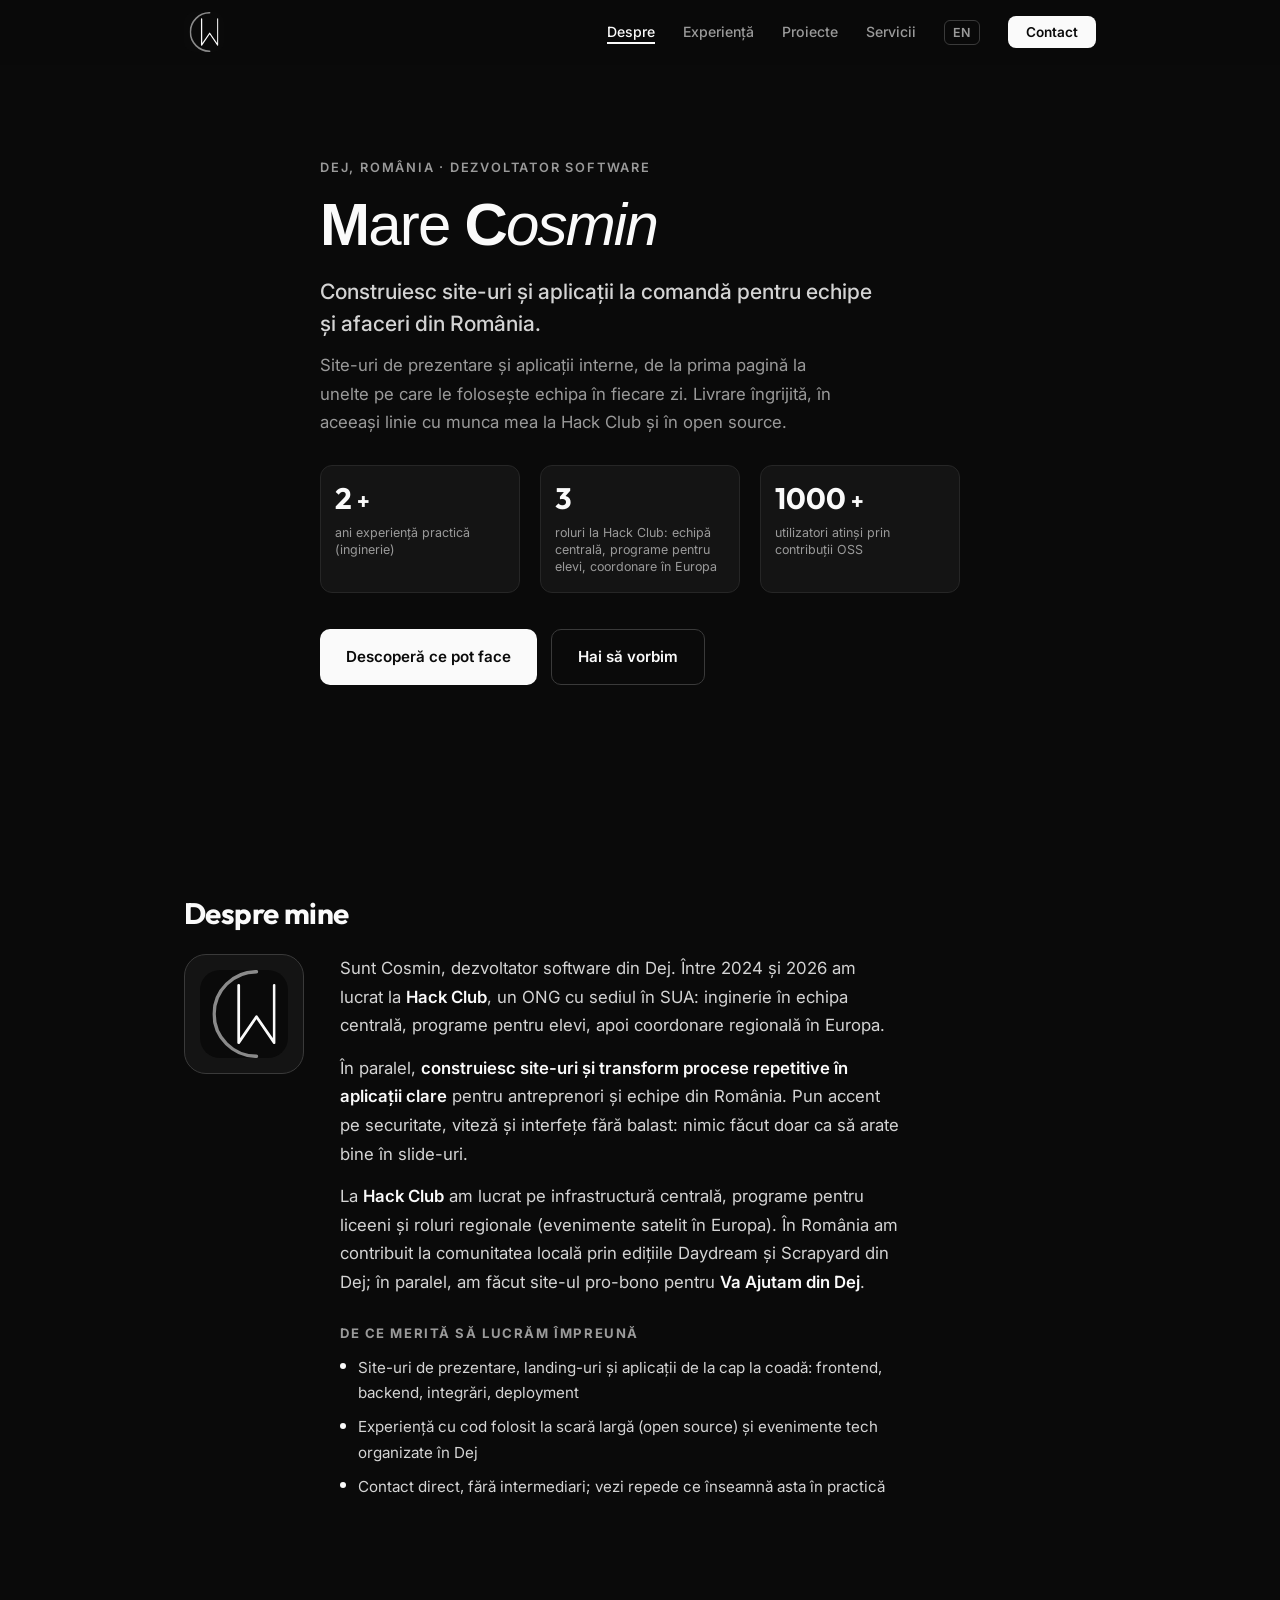
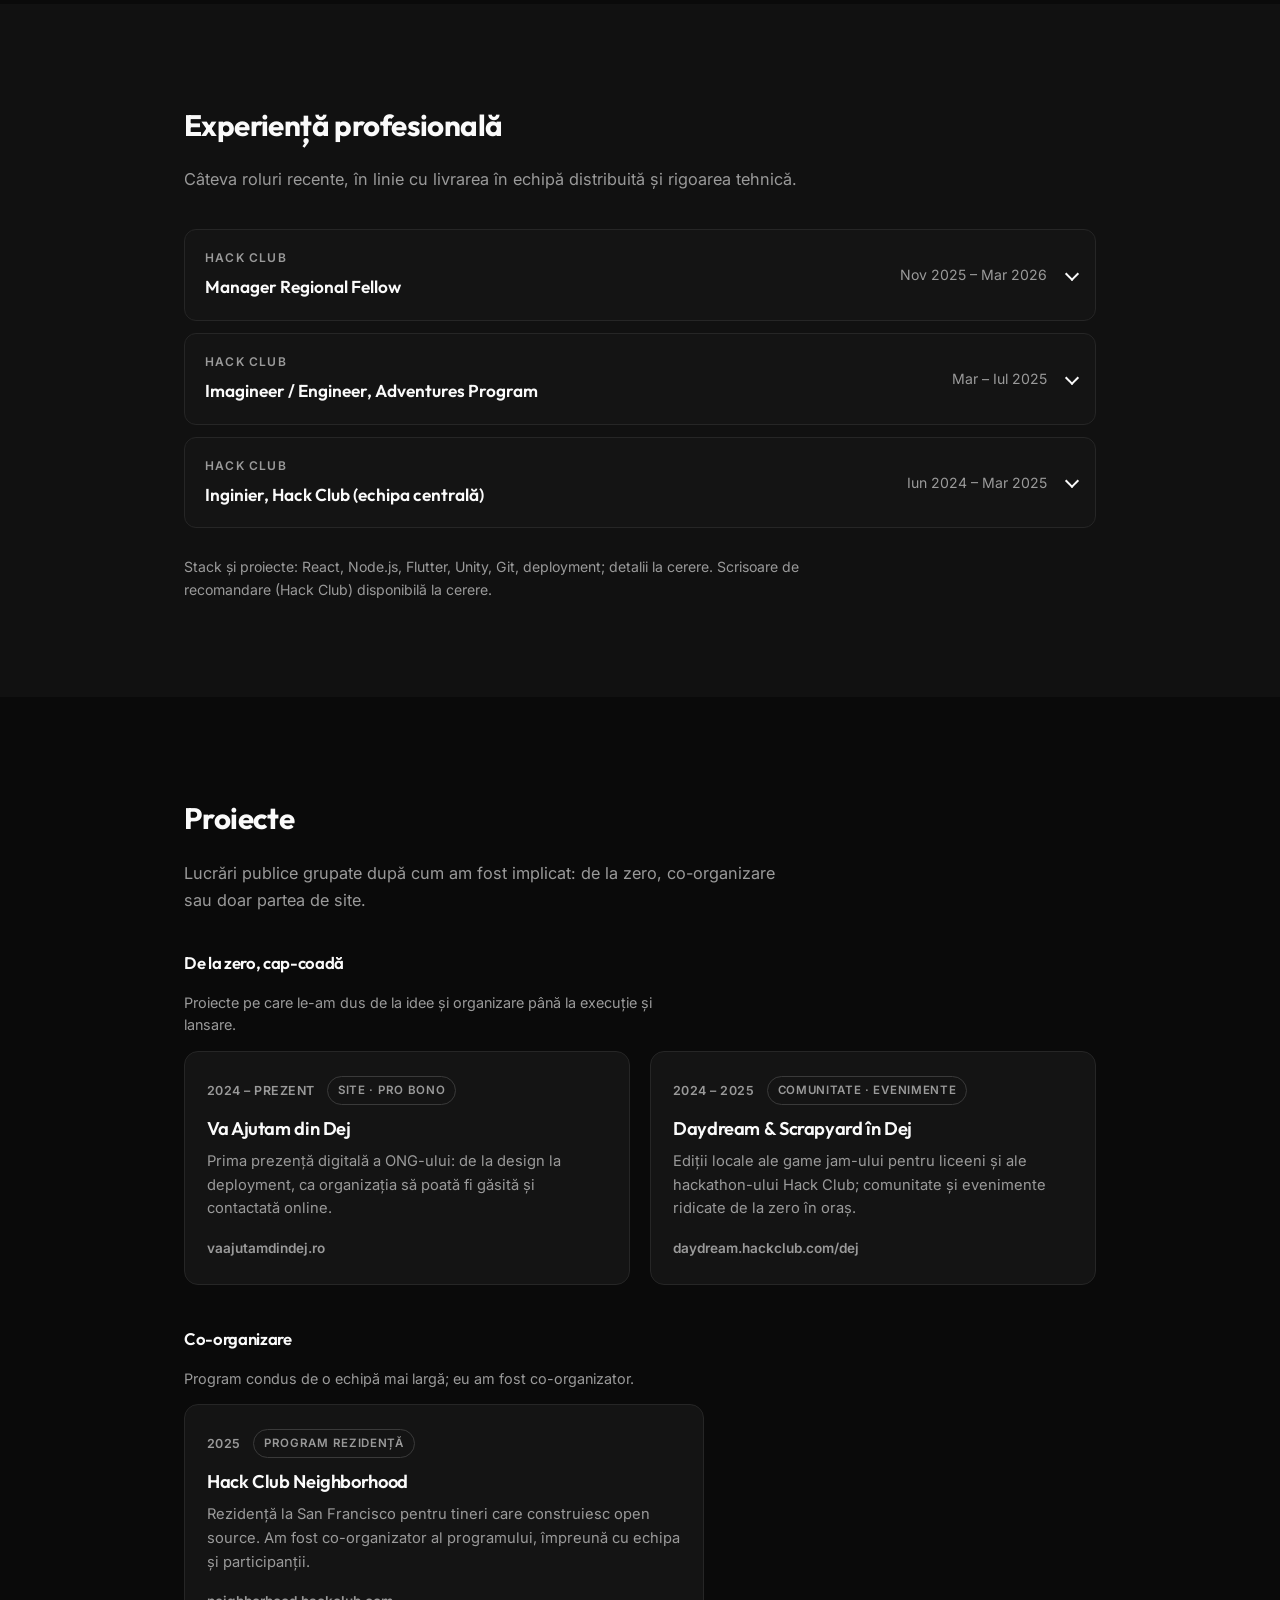
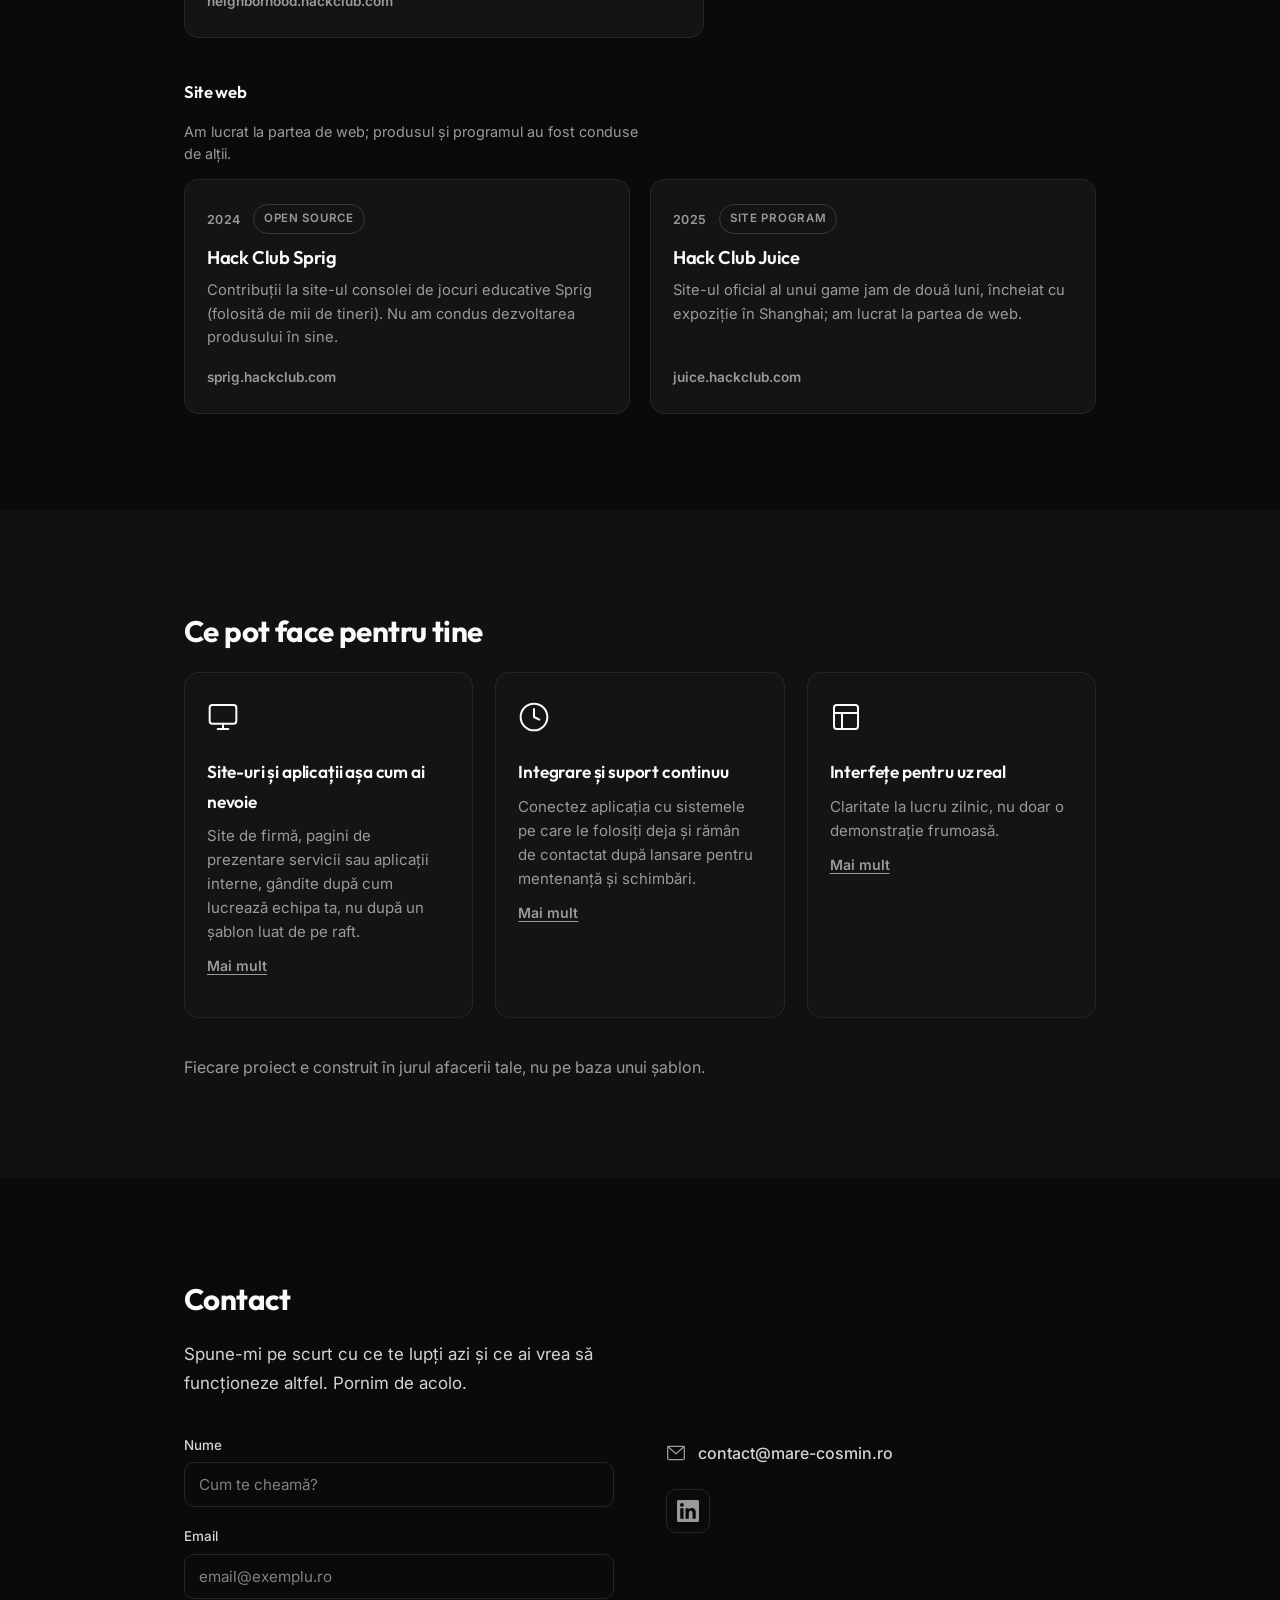
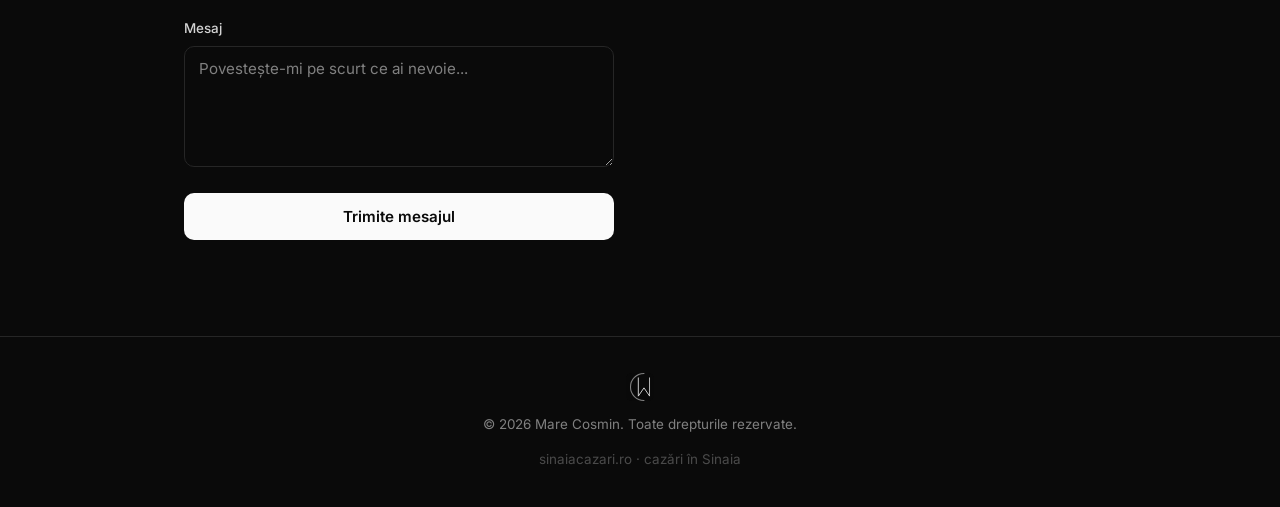
==== index.html @ 180915a8 "Switch site to a black and white palette Replace the teal/orange tokens with near-black, white and g" ====
<!DOCTYPE html>
<html lang="ro-RO">
<head>
    <meta charset="UTF-8">
    <meta name="viewport" content="width=device-width, initial-scale=1.0">
    <title>Mare Cosmin · Site-uri și aplicații la comandă pentru afaceri din România</title>
    <meta name="description" content="Construiesc site-uri și aplicații la comandă pentru echipe și afaceri din România. Experiență în inginerie și open source. Adaptat la felul în care lucrați.">
    <meta name="author" content="Cosmin Mare">
    <meta name="robots" content="index, follow, max-image-preview:large, max-snippet:-1, max-video-preview:-1">
    <meta name="googlebot" content="index, follow, max-image-preview:large, max-snippet:-1, max-video-preview:-1">
    <meta name="theme-color" content="#0A0A0A">
    <meta name="geo.region" content="RO-CJ">
    <meta name="geo.placename" content="Dej">
    <link rel="canonical" href="https://mare-cosmin.ro/">
    <link rel="alternate" hreflang="ro-RO" href="https://mare-cosmin.ro/">
    <link rel="alternate" hreflang="ro" href="https://mare-cosmin.ro/">
    <link rel="alternate" hreflang="en" href="https://mare-cosmin.ro/en/">
    <link rel="alternate" hreflang="x-default" href="https://mare-cosmin.ro/">
    <meta property="og:type" content="website">
    <meta property="og:site_name" content="Mare Cosmin">
    <meta property="og:locale" content="ro_RO">
    <meta property="og:url" content="https://mare-cosmin.ro/">
    <meta property="og:title" content="Mare Cosmin · Site-uri și aplicații la comandă pentru afaceri din România">
    <meta property="og:description" content="Construiesc site-uri și aplicații la comandă pentru echipe și afaceri din România. Experiență în inginerie și open source. Adaptat la felul în care lucrați.">
    <meta property="og:image" content="https://mare-cosmin.ro/public/Logotype%20Dark%20Mare%20Cosmin.png">
    <meta property="og:image:type" content="image/png">
    <meta property="og:image:width" content="1640">
    <meta property="og:image:height" content="720">
    <meta property="og:image:alt" content="Logotip Mare Cosmin, dezvoltare web și aplicații">
    <meta name="twitter:card" content="summary_large_image">
    <meta name="twitter:title" content="Mare Cosmin · Site-uri și aplicații la comandă pentru afaceri din România">
    <meta name="twitter:description" content="Construiesc site-uri și aplicații la comandă pentru echipe și afaceri din România. Experiență în inginerie și open source. Adaptat la felul în care lucrați.">
    <meta name="twitter:image" content="https://mare-cosmin.ro/public/Logotype%20Dark%20Mare%20Cosmin.png">
    <meta name="twitter:image:alt" content="Logotip Mare Cosmin">
    <link rel="manifest" href="site.webmanifest">
    <link rel="icon" type="image/svg+xml" href="public/Transparent%20Logo.svg">
    <link rel="icon" type="image/png" href="public/Logo%20Dark.png" sizes="512x512">
    <link rel="apple-touch-icon" href="public/Logo%20Dark.png">
    <link rel="dns-prefetch" href="https://api.web3forms.com">
    <link rel="preconnect" href="https://api.web3forms.com" crossorigin>
    <link rel="preconnect" href="https://fonts.googleapis.com">
    <link rel="preconnect" href="https://fonts.gstatic.com" crossorigin>
    <link href="https://fonts.googleapis.com/css2?family=Inter:wght@400;500;600;700&family=Outfit:wght@600;700&display=swap" rel="stylesheet">
    <link rel="preconnect" href="https://fonts.cdnfonts.com" crossorigin>
    <link rel="stylesheet" href="styles.css">
    <script type="application/ld+json">
{"@context":"https://schema.org","@graph":[{"@type":"WebPage","@id":"https://mare-cosmin.ro/#webpage","url":"https://mare-cosmin.ro/","name":"Mare Cosmin · Site-uri și aplicații la comandă pentru afaceri din România","description":"Construiesc site-uri și aplicații la comandă pentru echipe și afaceri din România. Experiență în inginerie și open source.","inLanguage":"ro-RO","isPartOf":{"@id":"https://mare-cosmin.ro/#website"},"about":{"@id":"https://mare-cosmin.ro/#person"},"primaryImageOfPage":{"@type":"ImageObject","url":"https://mare-cosmin.ro/public/Logotype%20Dark%20Mare%20Cosmin.png","width":1640,"height":720,"caption":"Logotip Mare Cosmin"}},{"@type":"WebSite","@id":"https://mare-cosmin.ro/#website","url":"https://mare-cosmin.ro/","name":"Mare Cosmin","description":"Construiesc site-uri și aplicații la comandă pentru echipe și afaceri din România. Experiență în inginerie și open source.","inLanguage":"ro-RO","publisher":{"@id":"https://mare-cosmin.ro/#organization"},"mainEntity":{"@id":"https://mare-cosmin.ro/#person"}},{"@type":"Organization","@id":"https://mare-cosmin.ro/#organization","name":"Mare Cosmin","url":"https://mare-cosmin.ro/","logo":{"@type":"ImageObject","url":"https://mare-cosmin.ro/public/Logotype%20Dark%20Mare%20Cosmin.png","width":1640,"height":720},"email":"contact@mare-cosmin.ro","founder":{"@id":"https://mare-cosmin.ro/#person"},"areaServed":{"@type":"Country","name":"România"},"contactPoint":{"@type":"ContactPoint","email":"contact@mare-cosmin.ro","contactType":"sales","areaServed":"RO","availableLanguage":["ro"]}},{"@type":"Person","@id":"https://mare-cosmin.ro/#person","name":"Cosmin Mare","alternateName":"Mare Cosmin","url":"https://mare-cosmin.ro/","image":["https://mare-cosmin.ro/public/Logotype%20Dark%20Mare%20Cosmin.png","https://mare-cosmin.ro/public/Logotype%20Dark%20Mare%20Cosmin.svg"],"jobTitle":"Dezvoltator software","email":"contact@mare-cosmin.ro","address":{"@type":"PostalAddress","addressLocality":"Dej","addressRegion":"Cluj","addressCountry":"RO"},"sameAs":["https://www.linkedin.com/in/cosmin-mare-b0209b3b0/","https://github.com/Cosmin-Mare"]},{"@type":"ProfessionalService","@id":"https://mare-cosmin.ro/#service","name":"Dezvoltare site-uri și aplicații web","description":"Site-uri de prezentare, landing pages, aplicații interne, integrări API și suport continuu pentru afaceri din România.","url":"https://mare-cosmin.ro/#servicii","provider":{"@id":"https://mare-cosmin.ro/#person"},"areaServed":{"@type":"Country","name":"România"},"availableLanguage":["ro"]},{"@type":"ItemList","@id":"https://mare-cosmin.ro/#projects","name":"Proiecte selectate","numberOfItems":6,"itemListElement":[{"@type":"ListItem","position":1,"name":"Va Ajutam din Dej","url":"https://vaajutamdindej.ro"},{"@type":"ListItem","position":2,"name":"Sinaia Cazări","url":"https://sinaiacazari.ro"},{"@type":"ListItem","position":3,"name":"Daydream și Scrapyard în Dej","url":"https://daydream.hackclub.com/dej"},{"@type":"ListItem","position":4,"name":"Hack Club Neighborhood","url":"https://neighborhood.hackclub.com"},{"@type":"ListItem","position":5,"name":"Hack Club Sprig","url":"https://sprig.hackclub.com"},{"@type":"ListItem","position":6,"name":"Hack Club Juice","url":"https://juice.hackclub.com"}]}]}
    </script>
</head>
<body>

    <a class="skip-link" href="#main">Sari la conținut</a>

    <div class="scroll-progress" id="scrollProgress" aria-hidden="true"></div>

    <!-- Nav -->
    <nav class="nav" id="nav" aria-label="Navigare principală">
        <div class="nav-inner">
            <a href="#hero" class="nav-logo" aria-label="Mare Cosmin, începutul paginii">
                <img class="nav-logo-img" src="public/Logo%20Mono.svg" width="40" height="40" alt="Logo Mare Cosmin">
            </a>
            <button class="nav-toggle" id="navToggle" aria-label="Meniu">
                <span></span>
                <span></span>
                <span></span>
            </button>
            <ul class="nav-links" id="navLinks">
                <li><a href="#despre" data-nav="despre">Despre</a></li>
                <li><a href="#experienta" data-nav="experienta">Experiență</a></li>
                <li><a href="#proiecte" data-nav="proiecte">Proiecte</a></li>
                <li><a href="#servicii" data-nav="servicii">Servicii</a></li>
                <li><a href="/en/" class="nav-lang" hreflang="en" lang="en" aria-label="English version">EN</a></li>
                <li><a href="#contact" class="nav-cta" data-nav="contact">Contact</a></li>
            </ul>
        </div>
    </nav>

    <main id="main">
    <!-- Hero -->
    <section class="hero" id="hero" aria-labelledby="hero-heading">
        <div class="container hero-content">
            <p class="hero-tagline">Dej, România · Dezvoltator software</p>
            <h1 class="hero-title brand-name" id="hero-heading" aria-label="Mare Cosmin"><span class="brand-m">M</span><span class="brand-are">are</span> <span class="brand-c">C</span><span class="brand-osmin">osmin</span></h1>
            <p class="hero-subtitle">Construiesc site-uri și aplicații la comandă pentru echipe și afaceri din România.</p>
            <p class="hero-desc">Site-uri de prezentare și aplicații interne, de la prima pagină la unelte pe care le folosește echipa în fiecare zi. Livrare îngrijită, în aceeași linie cu munca mea la Hack Club și în open source.</p>
            <div class="hero-stats" id="heroStats">
                <div class="hero-stat">
                    <span class="hero-stat-value" data-target="2">2</span>
                    <span class="hero-stat-suffix">+</span>
                    <span class="hero-stat-label">ani experiență practică (inginerie)</span>
                </div>
                <div class="hero-stat">
                    <span class="hero-stat-value" data-target="3">3</span>
                    <span class="hero-stat-label">roluri la Hack Club: echipă centrală, programe pentru elevi, coordonare în Europa</span>
                </div>
                <div class="hero-stat">
                    <span class="hero-stat-value" data-target="1000">1000</span>
                    <span class="hero-stat-suffix">+</span>
                    <span class="hero-stat-label">utilizatori atinși prin contribuții OSS</span>
                </div>
            </div>
            <div class="hero-ctas">
                <a href="#servicii" class="btn btn-primary">Descoperă ce pot face</a>
                <a href="#contact" class="btn btn-secondary">Hai să vorbim</a>
            </div>
        </div>
    </section>

    <!-- Despre -->
    <section class="section" id="despre">
        <div class="container">
            <h2 class="section-title">Despre mine</h2>
            <div class="despre-layout">
                <div class="despre-badge">
                    <img class="despre-logo" src="public/Logo%20Mono.svg" width="88" height="88" alt="Logo Mare Cosmin" loading="lazy" decoding="async">
                    <span class="despre-badge-ring" aria-hidden="true"></span>
                </div>
                <div class="despre-content">
                    <p>Sunt Cosmin, dezvoltator software din Dej. Între 2024 și 2026 am lucrat la <strong>Hack Club</strong>, un ONG cu sediul în SUA: inginerie în echipa centrală, programe pentru elevi, apoi coordonare regională în Europa.</p>
                    <p>În paralel, <strong>construiesc site-uri și transform procese repetitive în aplicații clare</strong> pentru antreprenori și echipe din România. Pun accent pe securitate, viteză și interfețe fără balast: nimic făcut doar ca să arate bine în slide-uri.</p>
                    <p>La <strong>Hack Club</strong> am lucrat pe infrastructură centrală, programe pentru liceeni și roluri regionale (evenimente satelit în Europa). În România am contribuit la comunitatea locală prin edițiile Daydream și Scrapyard din Dej; în paralel, am făcut site-ul pro-bono pentru <strong>Va Ajutam din Dej</strong>.</p>
                    <div class="despre-meta">
                        <h3>De ce merită să lucrăm împreună</h3>
                        <ul>
                            <li>Site-uri de prezentare, landing-uri și aplicații de la cap la coadă: frontend, backend, integrări, deployment</li>
                            <li>Experiență cu cod folosit la scară largă (open source) și evenimente tech organizate în Dej</li>
                            <li>Contact direct, fără intermediari; vezi repede ce înseamnă asta în practică</li>
                        </ul>
                    </div>
                </div>
            </div>
        </div>
    </section>

    <!-- Experiență -->
    <section class="section section-alt" id="experienta">
        <div class="container">
            <h2 class="section-title">Experiență profesională</h2>
            <p class="section-lead">Câteva roluri recente, în linie cu livrarea în echipă distribuită și rigoarea tehnică.</p>
            <div class="experience-list">
                <details class="experience-item">
                    <summary class="experience-summary">
                        <span class="experience-org">Hack Club</span>
                        <span class="experience-role">Manager Regional Fellow</span>
                        <span class="experience-dates">Nov 2025 – Mar 2026</span>
                        <span class="experience-chevron" aria-hidden="true"></span>
                    </summary>
                    <div class="experience-body">
                        <p>Am gestionat evenimentele satelit ale Hack Club în Europa (ex. <a href="https://campfire.hackclub.com" target="_blank" rel="noopener noreferrer">Campfire</a>): organizare și comunitate locală în regiune.</p>
                    </div>
                </details>
                <details class="experience-item">
                    <summary class="experience-summary">
                        <span class="experience-org">Hack Club</span>
                        <span class="experience-role">Imagineer / Engineer, Adventures Program</span>
                        <span class="experience-dates">Mar – Iul 2025</span>
                        <span class="experience-chevron" aria-hidden="true"></span>
                    </summary>
                    <div class="experience-body">
                        <p>Am proiectat și construit experiențe interactive de programare pentru studenți, întâi ca contractor, apoi ca intern.</p>
                    </div>
                </details>
                <details class="experience-item">
                    <summary class="experience-summary">
                        <span class="experience-org">Hack Club</span>
                        <span class="experience-role">Inginier, Hack Club (echipa centrală)</span>
                        <span class="experience-dates">Iun 2024 – Mar 2025</span>
                        <span class="experience-chevron" aria-hidden="true"></span>
                    </summary>
                    <div class="experience-body">
                        <p>Internship urmat de contract: contribuții la infrastructura tehnică centrală, funcționalități noi și mentenanță.</p>
                    </div>
                </details>
            </div>
            <p class="experience-footnote">Stack și proiecte: React, Node.js, Flutter, Unity, Git, deployment; detalii la cerere. Scrisoare de recomandare (Hack Club) disponibilă la cerere.</p>
        </div>
    </section>

    <!-- Proiecte -->
    <section class="section" id="proiecte">
        <div class="container">
            <h2 class="section-title">Proiecte</h2>
            <p class="section-lead">Lucrări publice grupate după cum am fost implicat: de la zero, co-organizare sau doar partea de site.</p>
            <div class="proiecte-stack">
                <div class="proiecte-group">
                    <h3 class="proiecte-subtitle">De la zero, cap-coadă</h3>
                    <p class="proiecte-group-lead">Proiecte pe care le-am dus de la idee și organizare până la execuție și lansare.</p>
                    <div class="proiecte-grid">
                        <a class="proiect-card" href="https://vaajutamdindej.ro" target="_blank" rel="noopener noreferrer">
                            <span class="proiect-meta"><span class="proiect-year">2024 – prezent</span><span class="proiect-kind">Site · pro bono</span></span>
                            <h3 class="proiect-title">Va Ajutam din Dej</h3>
                            <p class="proiect-desc">Prima prezență digitală a ONG-ului: de la design la deployment, ca organizația să poată fi găsită și contactată online.</p>
                            <span class="proiect-cta">vaajutamdindej.ro</span>
                        </a>
                        <a class="proiect-card" href="https://daydream.hackclub.com/dej" target="_blank" rel="noopener noreferrer">
                            <span class="proiect-meta"><span class="proiect-year">2024 – 2025</span><span class="proiect-kind">Comunitate · evenimente</span></span>
                            <h3 class="proiect-title">Daydream &amp; Scrapyard în Dej</h3>
                            <p class="proiect-desc">Ediții locale ale game jam-ului pentru liceeni și ale hackathon-ului Hack Club; comunitate și evenimente ridicate de la zero în oraș.</p>
                            <span class="proiect-cta">daydream.hackclub.com/dej</span>
                        </a>
                    </div>
                </div>
                <div class="proiecte-group">
                    <h3 class="proiecte-subtitle">Co-organizare</h3>
                    <p class="proiecte-group-lead">Program condus de o echipă mai largă; eu am fost co-organizator.</p>
                    <div class="proiecte-grid proiecte-grid--narrow">
                        <a class="proiect-card" href="https://neighborhood.hackclub.com" target="_blank" rel="noopener noreferrer">
                            <span class="proiect-meta"><span class="proiect-year">2025</span><span class="proiect-kind">Program rezidență</span></span>
                            <h3 class="proiect-title">Hack Club Neighborhood</h3>
                            <p class="proiect-desc">Rezidență la San Francisco pentru tineri care construiesc open source. Am fost co-organizator al programului, împreună cu echipa și participanții.</p>
                            <span class="proiect-cta">neighborhood.hackclub.com</span>
                        </a>
                    </div>
                </div>
                <div class="proiecte-group">
                    <h3 class="proiecte-subtitle">Site web</h3>
                    <p class="proiecte-group-lead">Am lucrat la partea de web; produsul și programul au fost conduse de alții.</p>
                    <div class="proiecte-grid">
                        <a class="proiect-card" href="https://sprig.hackclub.com" target="_blank" rel="noopener noreferrer">
                            <span class="proiect-meta"><span class="proiect-year">2024</span><span class="proiect-kind">Open source</span></span>
                            <h3 class="proiect-title">Hack Club Sprig</h3>
                            <p class="proiect-desc">Contribuții la site-ul consolei de jocuri educative Sprig (folosită de mii de tineri). Nu am condus dezvoltarea produsului în sine.</p>
                            <span class="proiect-cta">sprig.hackclub.com</span>
                        </a>
                        <a class="proiect-card" href="https://juice.hackclub.com" target="_blank" rel="noopener noreferrer">
                            <span class="proiect-meta"><span class="proiect-year">2025</span><span class="proiect-kind">Site program</span></span>
                            <h3 class="proiect-title">Hack Club Juice</h3>
                            <p class="proiect-desc">Site-ul oficial al unui game jam de două luni, încheiat cu expoziție în Shanghai; am lucrat la partea de web.</p>
                            <span class="proiect-cta">juice.hackclub.com</span>
                        </a>
                    </div>
                </div>
            </div>
        </div>
    </section>

    <!-- Servicii -->
    <section class="section section-alt" id="servicii">
        <div class="container">
            <h2 class="section-title">Ce pot face pentru tine</h2>
            <div class="servicii-grid" id="serviciiGrid">
                <article class="serviciu-card" tabindex="0">
                    <div class="serviciu-icon">
                        <svg width="32" height="32" viewBox="0 0 24 24" fill="none" stroke="currentColor" stroke-width="1.5" stroke-linecap="round" stroke-linejoin="round">
                            <rect x="2" y="3" width="20" height="14" rx="2"/>
                            <path d="M8 21h8"/>
                            <path d="M12 17v4"/>
                        </svg>
                    </div>
                    <h3>Site-uri și aplicații așa cum ai nevoie</h3>
                    <p>Site de firmă, pagini de prezentare servicii sau aplicații interne, gândite după cum lucrează echipa ta, nu după un șablon luat de pe raft.</p>
                    <button type="button" class="serviciu-toggle" aria-expanded="false">Mai mult</button>
                    <p class="serviciu-extra">De la structură și conținut până la găzduire: SEO de bază, formular de contact, viteză pe mobil. Pentru aplicații: wireframe, autentificare, roluri, rapoarte, export, ca să nu mai ții totul în Excel.</p>
                </article>
                <article class="serviciu-card" tabindex="0">
                    <div class="serviciu-icon">
                        <svg width="32" height="32" viewBox="0 0 24 24" fill="none" stroke="currentColor" stroke-width="1.5" stroke-linecap="round" stroke-linejoin="round">
                            <path d="M12 22c5.523 0 10-4.477 10-10S17.523 2 12 2 2 6.477 2 12s4.477 10 10 10z"/>
                            <path d="M12 6v6l4 2"/>
                        </svg>
                    </div>
                    <h3>Integrare și suport continuu</h3>
                    <p>Conectez aplicația cu sistemele pe care le folosiți deja și rămân de contactat după lansare pentru mentenanță și schimbări.</p>
                    <button type="button" class="serviciu-toggle" aria-expanded="false">Mai mult</button>
                    <p class="serviciu-extra">API-uri, webhooks, email, plăți sau baze de date existente: le leg curat și documentat, ca să poți extinde fără să refaci totul de la zero.</p>
                </article>
                <article class="serviciu-card" tabindex="0">
                    <div class="serviciu-icon">
                        <svg width="32" height="32" viewBox="0 0 24 24" fill="none" stroke="currentColor" stroke-width="1.5" stroke-linecap="round" stroke-linejoin="round">
                            <rect x="3" y="3" width="18" height="18" rx="2"/>
                            <path d="M3 9h18"/>
                            <path d="M9 21V9"/>
                        </svg>
                    </div>
                    <h3>Interfețe pentru uz real</h3>
                    <p>Claritate la lucru zilnic, nu doar o demonstrație frumoasă.</p>
                    <button type="button" class="serviciu-toggle" aria-expanded="false">Mai mult</button>
                    <p class="serviciu-extra">Accesibilitate de bază, responsive, feedback vizual la acțiuni, ca să fie evident ce s-a întâmplat după un click.</p>
                </article>
            </div>
            <p class="servicii-footer">Fiecare proiect e construit în jurul afacerii tale, nu pe baza unui șablon.</p>
        </div>
    </section>

    <!-- Contact -->
    <section class="section" id="contact">
        <div class="container">
            <h2 class="section-title">Contact</h2>
            <p class="contact-intro">Spune-mi pe scurt cu ce te lupți azi și ce ai vrea să funcționeze altfel. Pornim de acolo.</p>
            <div class="contact-grid">
                <form class="contact-form" id="contactForm">
                    <input type="hidden" name="access_key" value="f3d95077-968a-4ce4-829d-c1db13149fc0">
                    <input type="hidden" name="subject" value="Mesaj nou de pe mare-cosmin.ro">
                    <input type="hidden" name="from_name" value="Mare Cosmin Site">
                    <input type="checkbox" name="botcheck" style="display:none">
                    <div id="formError" class="form-error" style="display:none"></div>
                    <div class="form-group">
                        <label for="name">Nume</label>
                        <input type="text" id="name" name="name" autocomplete="name" placeholder="Cum te cheamă?" required>
                    </div>
                    <div class="form-group">
                        <label for="email">Email</label>
                        <input type="email" id="email" name="email" autocomplete="email" inputmode="email" placeholder="email@exemplu.ro" required>
                    </div>
                    <div class="form-group">
                        <label for="message">Mesaj</label>
                        <textarea id="message" name="message" rows="5" placeholder="Povestește-mi pe scurt ce ai nevoie..." required></textarea>
                    </div>
                    <button type="submit" class="btn btn-primary btn-full" id="submitBtn">Trimite mesajul</button>
                </form>
                <div class="contact-info">
                    <div class="contact-item">
                        <svg width="20" height="20" viewBox="0 0 24 24" fill="none" stroke="currentColor" stroke-width="1.5" stroke-linecap="round" stroke-linejoin="round">
                            <rect x="2" y="4" width="20" height="16" rx="2"/>
                            <path d="M22 4L12 13 2 4"/>
                        </svg>
                        <a href="mailto:contact@mare-cosmin.ro">contact@mare-cosmin.ro</a>
                    </div>
                    <div class="contact-links">
                        <a href="https://www.linkedin.com/in/cosmin-mare-b0209b3b0/" target="_blank" rel="noopener noreferrer" aria-label="Profil LinkedIn Cosmin Mare">
                            <svg width="22" height="22" viewBox="0 0 24 24" fill="currentColor">
                                <path d="M20.447 20.452h-3.554v-5.569c0-1.328-.027-3.037-1.852-3.037-1.853 0-2.136 1.445-2.136 2.939v5.667H9.351V9h3.414v1.561h.046c.477-.9 1.637-1.85 3.37-1.85 3.601 0 4.267 2.37 4.267 5.455v6.286zM5.337 7.433a2.062 2.062 0 01-2.063-2.065 2.064 2.064 0 112.063 2.065zm1.782 13.019H3.555V9h3.564v11.452zM22.225 0H1.771C.792 0 0 .774 0 1.729v20.542C0 23.227.792 24 1.771 24h20.451C23.2 24 24 23.227 24 22.271V1.729C24 .774 23.2 0 22.222 0h.003z"/>
                            </svg>
                        </a>
                    </div>
                </div>
            </div>
        </div>
    </section>
    </main>

    <!-- Footer -->
    <footer class="footer">
        <div class="container footer-inner">
            <img class="footer-logo" src="public/Logo%20Mono.svg" width="28" height="28" alt="Logo Mare Cosmin" loading="lazy" decoding="async">
            <p>&copy; 2026 Mare Cosmin. Toate drepturile rezervate.</p>
            <p class="footer-credit"><a href="https://sinaiacazari.ro" target="_blank" rel="noopener noreferrer">sinaiacazari.ro</a> · cazări în Sinaia</p>
        </div>
    </footer>

    <script src="scripts.js"></script>
</body>
</html>
---- styles.css ----
/* ============================================
   Mare Cosmin · Black & white
   ============================================ */

/*
 * Logotype uses its own family name so font-weight works. Bundled Helvetica
 * CSS from CDNs uses local('Helvetica Neue') first; on macOS that system
 * font often ignores 100/300 vs 700 in nested spans.
 */
@font-face {
    font-family: 'Mare Cosmin Neue';
    font-style: normal;
    font-weight: 300;
    font-display: swap;
    src: url('https://fonts.cdnfonts.com/s/14188/HelveticaNeue-Light.woff') format('woff');
}

@font-face {
    font-family: 'Mare Cosmin Neue';
    font-style: italic;
    font-weight: 300;
    font-display: swap;
    src: url('https://fonts.cdnfonts.com/s/14188/HelveticaNeueLightItalic.woff') format('woff');
}

@font-face {
    font-family: 'Mare Cosmin Neue';
    font-style: normal;
    font-weight: 700;
    font-display: swap;
    src: url('https://fonts.cdnfonts.com/s/14188/HelveticaNeueBold.woff') format('woff');
}

:root {
    --bg-deep: #0a0a0a;
    --bg-raised: #111111;
    --bg-card: #141414;
    --border: #262626;
    --border-strong: #3a3a3a;
    --text: #fafafa;
    --text-soft: #d4d4d4;
    --text-muted: #9a9a9a;
    --text-faint: #808080;
    --accent: #fafafa;
    --font-display: 'Outfit', 'Inter', system-ui, sans-serif;
}

*, *::before, *::after {
    margin: 0;
    padding: 0;
    box-sizing: border-box;
}

html {
    scroll-behavior: smooth;
    font-size: 16px;
    cursor: default;
}

body {
    font-family: 'Inter', -apple-system, BlinkMacSystemFont, 'Segoe UI', sans-serif;
    color: var(--text);
    background: var(--bg-deep);
    line-height: 1.7;
    -webkit-font-smoothing: antialiased;
    -moz-osx-font-smoothing: grayscale;
}

.skip-link {
    position: absolute;
    top: -100px;
    left: 16px;
    z-index: 300;
    padding: 12px 18px;
    font-weight: 600;
    font-size: 0.9375rem;
    color: var(--bg-deep);
    background: var(--accent);
    border-radius: 8px;
    transition: top 0.2s ease;
}

.skip-link:focus {
    top: 16px;
    outline: 2px solid var(--text);
    outline-offset: 3px;
}

/* --- Scroll progress --- */
.scroll-progress {
    position: fixed;
    top: 0;
    left: 0;
    height: 3px;
    width: 0;
    z-index: 200;
    background: var(--text);
    pointer-events: none;
    transition: width 0.08s ease-out;
}

a,
button,
[type="button"],
[type="submit"],
[type="reset"],
select,
summary,
label[for],
.btn,
.nav-cta,
.nav-toggle,
.contact-links a,
.contact-item a,
.nav-links a,
.nav-logo {
    cursor: pointer !important;
}

input,
textarea,
[contenteditable="true"] {
    cursor: text !important;
}

a {
    color: inherit;
    text-decoration: none;
}

img {
    max-width: 100%;
    display: block;
}

.container {
    max-width: 960px;
    margin: 0 auto;
    padding: 0 24px;
}

/* --- Nav --- */
.nav {
    position: fixed;
    top: 0;
    left: 0;
    right: 0;
    z-index: 100;
    background: rgba(10, 10, 10, 0.92);
    backdrop-filter: blur(14px);
    -webkit-backdrop-filter: blur(14px);
    border-bottom: 1px solid transparent;
    transition: border-color 0.3s ease;
}

.nav.scrolled {
    border-bottom-color: var(--border);
}

.nav-inner {
    max-width: 960px;
    margin: 0 auto;
    padding: 0 24px;
    display: flex;
    align-items: center;
    justify-content: space-between;
    height: 64px;
}

.nav-logo {
    display: flex;
    align-items: center;
    flex-shrink: 0;
}

.nav-logo-img {
    height: 40px;
    width: 40px;
    display: block;
    object-fit: contain;
    border-radius: 10px;
}

.brand-name {
    font-family: 'Mare Cosmin Neue', 'Helvetica Neue', Helvetica, Arial, sans-serif;
}

.brand-m {
    font-weight: 700;
    color: var(--text);
}

.brand-are {
    font-weight: 300;
    color: var(--text);
}

.brand-c {
    font-weight: 700;
    color: var(--text);
}

.brand-osmin {
    font-weight: 300;
    font-style: italic;
    color: var(--text);
}

.nav-links {
    list-style: none;
    display: flex;
    align-items: center;
    gap: 28px;
}

.nav-links a {
    font-size: 0.88rem;
    font-weight: 500;
    color: var(--text-muted);
    transition: color 0.2s ease;
    position: relative;
}

.nav-links a:not(.nav-cta)::after {
    content: '';
    position: absolute;
    bottom: -4px;
    left: 0;
    width: 0;
    height: 2px;
    background: var(--accent);
    transition: width 0.3s ease;
}

.nav-links a:not(.nav-cta):hover::after,
.nav-links a:not(.nav-cta).is-active::after {
    width: 100%;
}

.nav-links a:hover {
    color: var(--text);
}

.nav-links a.nav-cta:hover {
    color: var(--bg-deep);
}

.nav-links a.is-active {
    color: var(--text);
}

.nav-cta {
    background: var(--text);
    color: var(--bg-deep) !important;
    padding: 8px 18px;
    border-radius: 8px;
    font-size: 0.85rem !important;
    font-weight: 600 !important;
    transition: background 0.2s ease !important;
}

.nav-cta::after {
    display: none !important;
}

.nav-cta:hover {
    background: var(--text-soft);
}

.nav-toggle {
    display: none;
    flex-direction: column;
    gap: 5px;
    background: none;
    border: none;
    padding: 4px;
}

.nav-toggle span {
    display: block;
    width: 22px;
    height: 2px;
    background: var(--accent);
    border-radius: 2px;
    transition: all 0.3s ease;
}

/* --- Hero --- */
.hero {
    padding: 150px 0 100px;
    min-height: 88vh;
    display: flex;
    align-items: center;
    position: relative;
    overflow: hidden;
}

.hero-content {
    position: relative;
    z-index: 2;
}

.hero-tagline {
    font-size: 0.8rem;
    font-weight: 600;
    letter-spacing: 0.14em;
    text-transform: uppercase;
    color: var(--text-muted);
    margin-bottom: 14px;
}

.hero-title {
    font-size: clamp(2.5rem, 5vw, 3.75rem);
    letter-spacing: -0.03em;
    line-height: 1.08;
    margin-bottom: 18px;
}

.hero-subtitle {
    font-size: clamp(1.1rem, 2.2vw, 1.32rem);
    color: var(--text-soft);
    font-weight: 500;
    line-height: 1.5;
    max-width: 560px;
    margin-bottom: 12px;
}

.hero-desc {
    font-size: 1.05rem;
    color: var(--text-muted);
    max-width: 520px;
    margin-bottom: 28px;
}

.hero-stats {
    display: grid;
    grid-template-columns: repeat(3, 1fr);
    gap: 20px;
    max-width: 640px;
    margin-bottom: 36px;
}

.hero-stat {
    background: var(--bg-card);
    border: 1px solid var(--border);
    border-radius: 12px;
    padding: 16px 14px;
    transition: border-color 0.25s ease;
}

.hero-stat:hover {
    border-color: var(--text-faint);
}

.hero-stat-value,
.hero-stat-suffix {
    font-family: var(--font-display);
    font-size: 1.85rem;
    font-weight: 700;
    color: var(--text);
    line-height: 1.1;
}

.hero-stat-suffix {
    font-size: 1.4rem;
    margin-left: 1px;
}

.hero-stat-label {
    display: block;
    font-size: 0.78rem;
    color: var(--text-muted);
    margin-top: 8px;
    line-height: 1.35;
}

.hero-ctas {
    display: flex;
    gap: 14px;
    flex-wrap: wrap;
}

/* --- Buttons --- */
.btn {
    display: inline-flex;
    align-items: center;
    justify-content: center;
    gap: 8px;
    font-family: inherit;
    font-size: 0.95rem;
    font-weight: 600;
    padding: 14px 26px;
    border-radius: 10px;
    border: none;
    transition: all 0.2s ease;
}

.btn-primary {
    background: var(--text);
    color: var(--bg-deep);
}

.btn-primary:hover {
    background: var(--text-soft);
}

.btn-secondary {
    background: transparent;
    color: var(--text);
    border: 1.5px solid var(--border-strong);
}

.btn-secondary:hover {
    border-color: var(--text);
}

.btn-full {
    width: 100%;
}

/* --- Sections --- */
.section {
    padding: 96px 0;
}

.section-alt {
    background: var(--bg-raised);
}

.section-title {
    font-family: var(--font-display);
    font-size: 1.85rem;
    font-weight: 700;
    letter-spacing: -0.02em;
    margin-bottom: 16px;
    color: var(--text);
}

.section-lead {
    font-size: 1.02rem;
    color: var(--text-muted);
    max-width: 620px;
    margin-bottom: 36px;
    line-height: 1.65;
}

/* --- Despre --- */
.despre-layout {
    display: flex;
    align-items: flex-start;
    gap: 36px;
}

.despre-badge {
    flex-shrink: 0;
    position: relative;
    width: 120px;
    height: 120px;
    display: flex;
    align-items: center;
    justify-content: center;
}

.despre-logo {
    position: relative;
    z-index: 1;
    object-fit: contain;
    border-radius: 20px;
}

.despre-badge-ring {
    position: absolute;
    inset: 0;
    border-radius: 22px;
    border: 1px solid var(--border-strong);
    background: var(--bg-card);
    transition: border-color 0.35s ease;
}

.despre-badge:hover .despre-badge-ring {
    border-color: var(--text);
}

.despre-content {
    max-width: 560px;
}

.despre-content p {
    font-size: 1.05rem;
    color: var(--text-soft);
    margin-bottom: 14px;
}

.despre-content strong {
    color: var(--text);
    font-weight: 600;
}

.despre-meta {
    margin-top: 26px;
}

.despre-meta h3 {
    font-size: 0.82rem;
    text-transform: uppercase;
    letter-spacing: 0.12em;
    color: var(--text-muted);
    margin-bottom: 10px;
}

.despre-meta ul {
    list-style: none;
}

.despre-meta li {
    font-size: 0.95rem;
    color: var(--text-soft);
    margin-bottom: 8px;
    position: relative;
    padding-left: 18px;
}

.despre-meta li::before {
    content: '';
    position: absolute;
    left: 0;
    top: 0.55em;
    width: 6px;
    height: 6px;
    border-radius: 50%;
    background: var(--text);
}

/* --- Experiență --- */
.experience-list {
    display: flex;
    flex-direction: column;
    gap: 12px;
}

.experience-item {
    background: var(--bg-card);
    border: 1px solid var(--border);
    border-radius: 12px;
    overflow: hidden;
    transition: border-color 0.25s ease, box-shadow 0.25s ease;
}

.experience-item:hover {
    border-color: var(--border-strong);
}

.experience-item[open] {
    border-color: var(--text-faint);
}

.experience-summary {
    list-style: none;
    display: grid;
    grid-template-columns: 1fr auto;
    grid-template-rows: auto auto;
    gap: 4px 16px;
    padding: 18px 48px 18px 20px;
    cursor: pointer;
    position: relative;
    align-items: center;
}

.experience-summary::-webkit-details-marker {
    display: none;
}

.experience-summary::marker {
    display: none;
}

.experience-org {
    font-size: 0.75rem;
    font-weight: 600;
    letter-spacing: 0.1em;
    text-transform: uppercase;
    color: var(--text-muted);
    grid-column: 1;
    grid-row: 1;
}

.experience-role {
    font-family: var(--font-display);
    font-size: 1.08rem;
    font-weight: 600;
    color: var(--text);
    grid-column: 1;
    grid-row: 2;
}

.experience-dates {
    font-size: 0.88rem;
    color: var(--text-muted);
    grid-column: 2;
    grid-row: 1 / span 2;
    align-self: center;
    text-align: right;
}

.experience-chevron {
    position: absolute;
    right: 18px;
    top: 50%;
    width: 10px;
    height: 10px;
    border-right: 2px solid var(--accent);
    border-bottom: 2px solid var(--accent);
    transform: translateY(-60%) rotate(45deg);
    transition: transform 0.3s ease;
}

.experience-item[open] .experience-chevron {
    transform: translateY(-20%) rotate(-135deg);
}

.experience-body {
    padding: 0 20px 18px;
    border-top: 1px solid var(--border);
    animation: expOpen 0.35s ease;
}

.experience-body p {
    font-size: 0.95rem;
    color: var(--text-muted);
    line-height: 1.65;
    padding-top: 14px;
}

.experience-body a {
    color: var(--accent);
    text-decoration: underline;
    text-underline-offset: 3px;
}

.experience-body a:hover {
    color: var(--text-muted);
}

@keyframes expOpen {
    from {
        opacity: 0;
        transform: translateY(-6px);
    }
    to {
        opacity: 1;
        transform: translateY(0);
    }
}

.experience-footnote {
    margin-top: 28px;
    font-size: 0.88rem;
    color: var(--text-muted);
    max-width: 640px;
    line-height: 1.6;
}

/* --- Proiecte --- */
.proiecte-stack {
    display: flex;
    flex-direction: column;
    gap: 40px;
}

.proiecte-group {
    display: flex;
    flex-direction: column;
    gap: 14px;
}

.proiecte-subtitle {
    font-family: var(--font-display);
    font-size: 1.05rem;
    font-weight: 600;
    letter-spacing: -0.02em;
    color: var(--text);
    margin: 0;
}

.proiecte-group-lead {
    font-size: 0.9rem;
    color: var(--text-muted);
    line-height: 1.55;
    margin: 0;
    max-width: 52ch;
}

.proiecte-grid {
    display: grid;
    grid-template-columns: repeat(2, 1fr);
    gap: 20px;
}

.proiecte-grid--narrow {
    grid-template-columns: 1fr;
    max-width: min(100%, 520px);
}

.proiect-card {
    display: flex;
    flex-direction: column;
    align-items: flex-start;
    text-align: left;
    background: var(--bg-card);
    border: 1px solid var(--border);
    border-radius: 14px;
    padding: 24px 22px;
    min-height: 100%;
    transition: border-color 0.25s ease;
    text-decoration: none;
    color: inherit;
    outline: none;
}

.proiect-card:hover {
    border-color: var(--text-faint);
}

.proiect-card:focus-visible {
    outline: 2px solid var(--text);
    outline-offset: 3px;
}

.proiect-meta {
    display: flex;
    flex-wrap: wrap;
    align-items: center;
    gap: 8px 12px;
    margin-bottom: 12px;
}

.proiect-year {
    font-size: 0.78rem;
    font-weight: 600;
    letter-spacing: 0.04em;
    color: var(--text-muted);
    text-transform: uppercase;
}

.proiect-kind {
    font-size: 0.72rem;
    font-weight: 600;
    letter-spacing: 0.06em;
    text-transform: uppercase;
    color: var(--text-muted);
    border: 1px solid var(--border-strong);
    padding: 4px 10px;
    border-radius: 999px;
}

.proiect-title {
    font-family: var(--font-display);
    font-size: 1.15rem;
    font-weight: 600;
    letter-spacing: -0.02em;
    color: var(--text);
    margin-bottom: 10px;
    line-height: 1.25;
}

.proiect-desc {
    font-size: 0.92rem;
    color: var(--text-muted);
    line-height: 1.6;
    flex: 1;
    margin-bottom: 16px;
}

.proiect-cta {
    font-size: 0.85rem;
    font-weight: 600;
    color: var(--text-muted);
    margin-top: auto;
}

.proiect-card:hover .proiect-cta {
    color: var(--text);
}

/* --- Servicii --- */
.servicii-grid {
    display: grid;
    grid-template-columns: repeat(3, 1fr);
    gap: 22px;
    margin-bottom: 36px;
}

.serviciu-card {
    background: var(--bg-card);
    padding: 28px 22px;
    border-radius: 14px;
    border: 1px solid var(--border);
    transition: border-color 0.3s ease;
    position: relative;
}

.serviciu-card:hover,
.serviciu-card:focus-within {
    border-color: var(--text-faint);
}

.serviciu-card.is-expanded {
    border-color: var(--text-faint);
}

.serviciu-icon {
    color: var(--text);
    margin-bottom: 16px;
    transition: transform 0.3s ease;
}

.serviciu-card:hover .serviciu-icon {
    transform: scale(1.08);
}

.serviciu-card h3 {
    font-family: var(--font-display);
    font-size: 1.08rem;
    font-weight: 600;
    margin-bottom: 8px;
    letter-spacing: -0.01em;
    color: var(--text);
}

.serviciu-card > p:first-of-type {
    font-size: 0.94rem;
    color: var(--text-muted);
    line-height: 1.6;
}

.serviciu-toggle {
    display: inline-block;
    margin-top: 10px;
    padding: 0;
    border: none;
    background: none;
    font: inherit;
    font-size: 0.88rem;
    font-weight: 600;
    color: var(--text-muted);
    text-decoration: underline;
    text-underline-offset: 3px;
    cursor: pointer;
}

.serviciu-extra {
    font-size: 0.88rem;
    color: var(--text-muted);
    line-height: 1.55;
    margin-top: 10px;
    max-height: 0;
    opacity: 0;
    overflow: hidden;
    transition: max-height 0.45s ease, opacity 0.35s ease, margin-top 0.35s ease;
}

.serviciu-card.is-expanded .serviciu-extra {
    max-height: 220px;
    opacity: 1;
}

.serviciu-toggle:hover {
    color: var(--text);
}

.servicii-footer {
    font-size: 1rem;
    color: var(--text-muted);
}

/* --- Contact --- */
.contact-intro {
    font-size: 1.06rem;
    color: var(--text-soft);
    margin-bottom: 36px;
    max-width: 480px;
}

.contact-grid {
    display: grid;
    grid-template-columns: 1fr 1fr;
    gap: 52px;
    align-items: start;
}

.form-group {
    margin-bottom: 18px;
}

.form-group label {
    display: block;
    font-size: 0.84rem;
    font-weight: 500;
    color: var(--text-soft);
    margin-bottom: 6px;
}

.form-group input,
.form-group textarea {
    width: 100%;
    font-family: inherit;
    font-size: 0.95rem;
    padding: 12px 14px;
    border: 1.5px solid var(--border);
    border-radius: 10px;
    background: var(--bg-deep);
    color: var(--text);
    transition: border-color 0.2s ease, box-shadow 0.2s ease;
    outline: none;
}

.form-group input:focus,
.form-group textarea:focus {
    border-color: var(--text);
}

.form-group input::placeholder,
.form-group textarea::placeholder {
    color: var(--text-faint);
}

.form-group textarea {
    resize: vertical;
    min-height: 120px;
}

.contact-info {
    padding-top: 6px;
}

.contact-item {
    display: flex;
    align-items: center;
    gap: 12px;
    margin-bottom: 22px;
    color: var(--text-soft);
}

.contact-item svg {
    flex-shrink: 0;
    color: var(--text-muted);
}

.contact-item a {
    font-size: 1rem;
    font-weight: 500;
    transition: color 0.2s ease;
}

.contact-item a:hover {
    color: var(--text);
}

.contact-links {
    display: flex;
    gap: 14px;
    margin-top: 6px;
}

.contact-links a {
    display: flex;
    align-items: center;
    justify-content: center;
    width: 44px;
    height: 44px;
    border-radius: 10px;
    color: var(--text-muted);
    border: 1.5px solid var(--border);
    transition: all 0.25s ease;
}

.contact-links a:hover {
    color: var(--text);
    border-color: var(--text);
}

.form-success {
    text-align: center;
    padding: 40px 0;
}

.form-success p {
    font-size: 1.08rem;
    color: var(--text);
    font-weight: 500;
}

.form-success .check {
    font-size: 2.4rem;
    margin-bottom: 12px;
    display: block;
    color: var(--accent);
}

.footer {
    padding: 36px 0;
    border-top: 1px solid var(--border);
}

.footer-inner {
    display: flex;
    flex-direction: column;
    align-items: center;
    justify-content: center;
    gap: 12px;
    text-align: center;
}

.footer-logo {
    object-fit: contain;
    border-radius: 6px;
    opacity: 0.92;
}

.footer p {
    font-size: 0.84rem;
    color: var(--text-faint);
    margin: 0;
}

.footer-credit {
    font-size: 0.72rem;
    opacity: 0.55;
}

.footer-credit a {
    color: inherit;
    text-decoration: none;
}

.footer-credit a:hover {
    text-decoration: underline;
    opacity: 1;
}

/* --- Fade-in --- */
.fade-in {
    opacity: 0;
    transform: translateY(22px);
    transition: opacity 0.65s ease, transform 0.65s ease;
}

.fade-in.visible {
    opacity: 1;
    transform: translateY(0);
}

.fade-in.visible .serviciu-card,
.fade-in.visible .despre-badge,
.fade-in.visible .despre-content,
.fade-in.visible .experience-item,
.fade-in.visible .proiect-card,
.fade-in.visible .contact-form,
.fade-in.visible .contact-info,
.fade-in.visible .hero-stats .hero-stat {
    opacity: 0;
    animation: staggerIn 0.55s ease forwards;
}

.fade-in.visible .hero-stats .hero-stat:nth-child(1) { animation-delay: 0.08s; }
.fade-in.visible .hero-stats .hero-stat:nth-child(2) { animation-delay: 0.2s; }
.fade-in.visible .hero-stats .hero-stat:nth-child(3) { animation-delay: 0.32s; }

.fade-in.visible .serviciu-card:nth-child(1),
.fade-in.visible .despre-badge,
.fade-in.visible .contact-form { animation-delay: 0.1s; }
.fade-in.visible .serviciu-card:nth-child(2),
.fade-in.visible .despre-content,
.fade-in.visible .contact-info { animation-delay: 0.22s; }
.fade-in.visible .serviciu-card:nth-child(3) { animation-delay: 0.34s; }

.fade-in.visible .experience-item:nth-child(1) { animation-delay: 0.08s; }
.fade-in.visible .experience-item:nth-child(2) { animation-delay: 0.18s; }
.fade-in.visible .experience-item:nth-child(3) { animation-delay: 0.28s; }

.fade-in.visible .proiect-card:nth-child(1) { animation-delay: 0.06s; }
.fade-in.visible .proiect-card:nth-child(2) { animation-delay: 0.12s; }
.fade-in.visible .proiect-card:nth-child(3) { animation-delay: 0.18s; }
.fade-in.visible .proiect-card:nth-child(4) { animation-delay: 0.24s; }
.fade-in.visible .proiect-card:nth-child(5) { animation-delay: 0.3s; }

@keyframes staggerIn {
    from {
        opacity: 0;
        transform: translateY(14px);
    }
    to {
        opacity: 1;
        transform: translateY(0);
    }
}

.btn-loading {
    position: relative;
    color: transparent !important;
    pointer-events: none;
}

.btn-loading::after {
    content: '';
    position: absolute;
    top: 50%;
    left: 50%;
    width: 20px;
    height: 20px;
    margin: -10px 0 0 -10px;
    border: 2px solid var(--bg-deep);
    border-top-color: transparent;
    border-radius: 50%;
    animation: spin 0.65s linear infinite;
}

@keyframes spin {
    to { transform: rotate(360deg); }
}

.form-error {
    background: rgba(180, 60, 60, 0.12);
    border: 1px solid rgba(220, 90, 90, 0.35);
    color: #ffb0b0;
    padding: 12px 14px;
    border-radius: 10px;
    font-size: 0.9rem;
    margin-bottom: 14px;
    animation: shakeIn 0.4s ease;
}

@keyframes shakeIn {
    0%, 100% { transform: translateX(0); }
    20% { transform: translateX(-6px); }
    40% { transform: translateX(6px); }
    60% { transform: translateX(-4px); }
    80% { transform: translateX(4px); }
}

.form-success .check {
    animation: popIn 0.5s cubic-bezier(0.175, 0.885, 0.32, 1.275) forwards;
}

@keyframes popIn {
    0% { transform: scale(0); opacity: 0; }
    100% { transform: scale(1); opacity: 1; }
}

.nav-toggle.active span:nth-child(1) {
    transform: rotate(45deg) translate(5px, 5px);
}

.nav-toggle.active span:nth-child(2) {
    opacity: 0;
}

.nav-toggle.active span:nth-child(3) {
    transform: rotate(-45deg) translate(5px, -5px);
}

@media (max-width: 768px) {
    .nav-toggle {
        display: flex;
    }

    .nav-links {
        position: fixed;
        top: 64px;
        left: 0;
        right: 0;
        background: rgba(10, 10, 10, 0.97);
        backdrop-filter: blur(14px);
        flex-direction: column;
        padding: 22px;
        gap: 18px;
        border-bottom: 1px solid var(--border);
        transform: translateY(-120%);
        opacity: 0;
        transition: all 0.3s ease;
        pointer-events: none;
    }

    .nav-links.open {
        transform: translateY(0);
        opacity: 1;
        pointer-events: all;
    }

    .nav-links a {
        font-size: 1rem;
    }

    .nav-cta {
        text-align: center;
        display: block;
    }

    .hero {
        padding: 128px 0 72px;
        min-height: auto;
    }

    .hero-stats {
        grid-template-columns: 1fr;
    }

    .section {
        padding: 72px 0;
    }

    .section-title {
        margin-bottom: 12px;
    }

    .servicii-grid {
        grid-template-columns: 1fr;
        gap: 18px;
    }

    .proiecte-grid {
        grid-template-columns: 1fr;
    }

    .despre-layout {
        flex-direction: column;
        gap: 22px;
    }

    .experience-summary {
        grid-template-columns: 1fr;
        grid-template-rows: auto auto auto;
        padding-right: 44px;
    }

    .experience-dates {
        grid-column: 1;
        grid-row: 3;
        text-align: left;
        margin-top: 4px;
    }

    .contact-grid {
        grid-template-columns: 1fr;
        gap: 36px;
    }
}

@media (max-width: 480px) {
    .hero-ctas {
        flex-direction: column;
    }

    .hero-ctas .btn {
        width: 100%;
        justify-content: center;
    }

    .container {
        padding: 0 20px;
    }
}


/* --- Language switch --- */
.nav-links a.nav-lang {
    font-size: 0.78rem;
    font-weight: 600;
    letter-spacing: 0.06em;
    border: 1px solid var(--border-strong);
    border-radius: 6px;
    padding: 4px 8px;
}

.nav-links a.nav-lang::after {
    display: none;
}

.nav-links a.nav-lang:hover {
    border-color: var(--text);
}

/* --- Case studies (EN) --- */
.case-list {
    display: grid;
    grid-template-columns: repeat(3, 1fr);
    gap: 20px;
}

.case-item {
    display: flex;
    flex-direction: column;
    background: var(--bg-card);
    border: 1px solid var(--border);
    border-radius: 14px;
    padding: 24px 22px;
}

.case-facts {
    flex: 1;
    margin-bottom: 16px;
}

.case-facts dt {
    font-size: 0.72rem;
    font-weight: 600;
    letter-spacing: 0.06em;
    text-transform: uppercase;
    color: var(--text-muted);
    margin-top: 14px;
    margin-bottom: 4px;
}

.case-facts dt:first-child {
    margin-top: 0;
}

.case-facts dd {
    font-size: 0.92rem;
    color: var(--text-muted);
    line-height: 1.6;
    margin: 0;
}

@media (max-width: 960px) {
    .case-list {
        grid-template-columns: 1fr;
    }
}
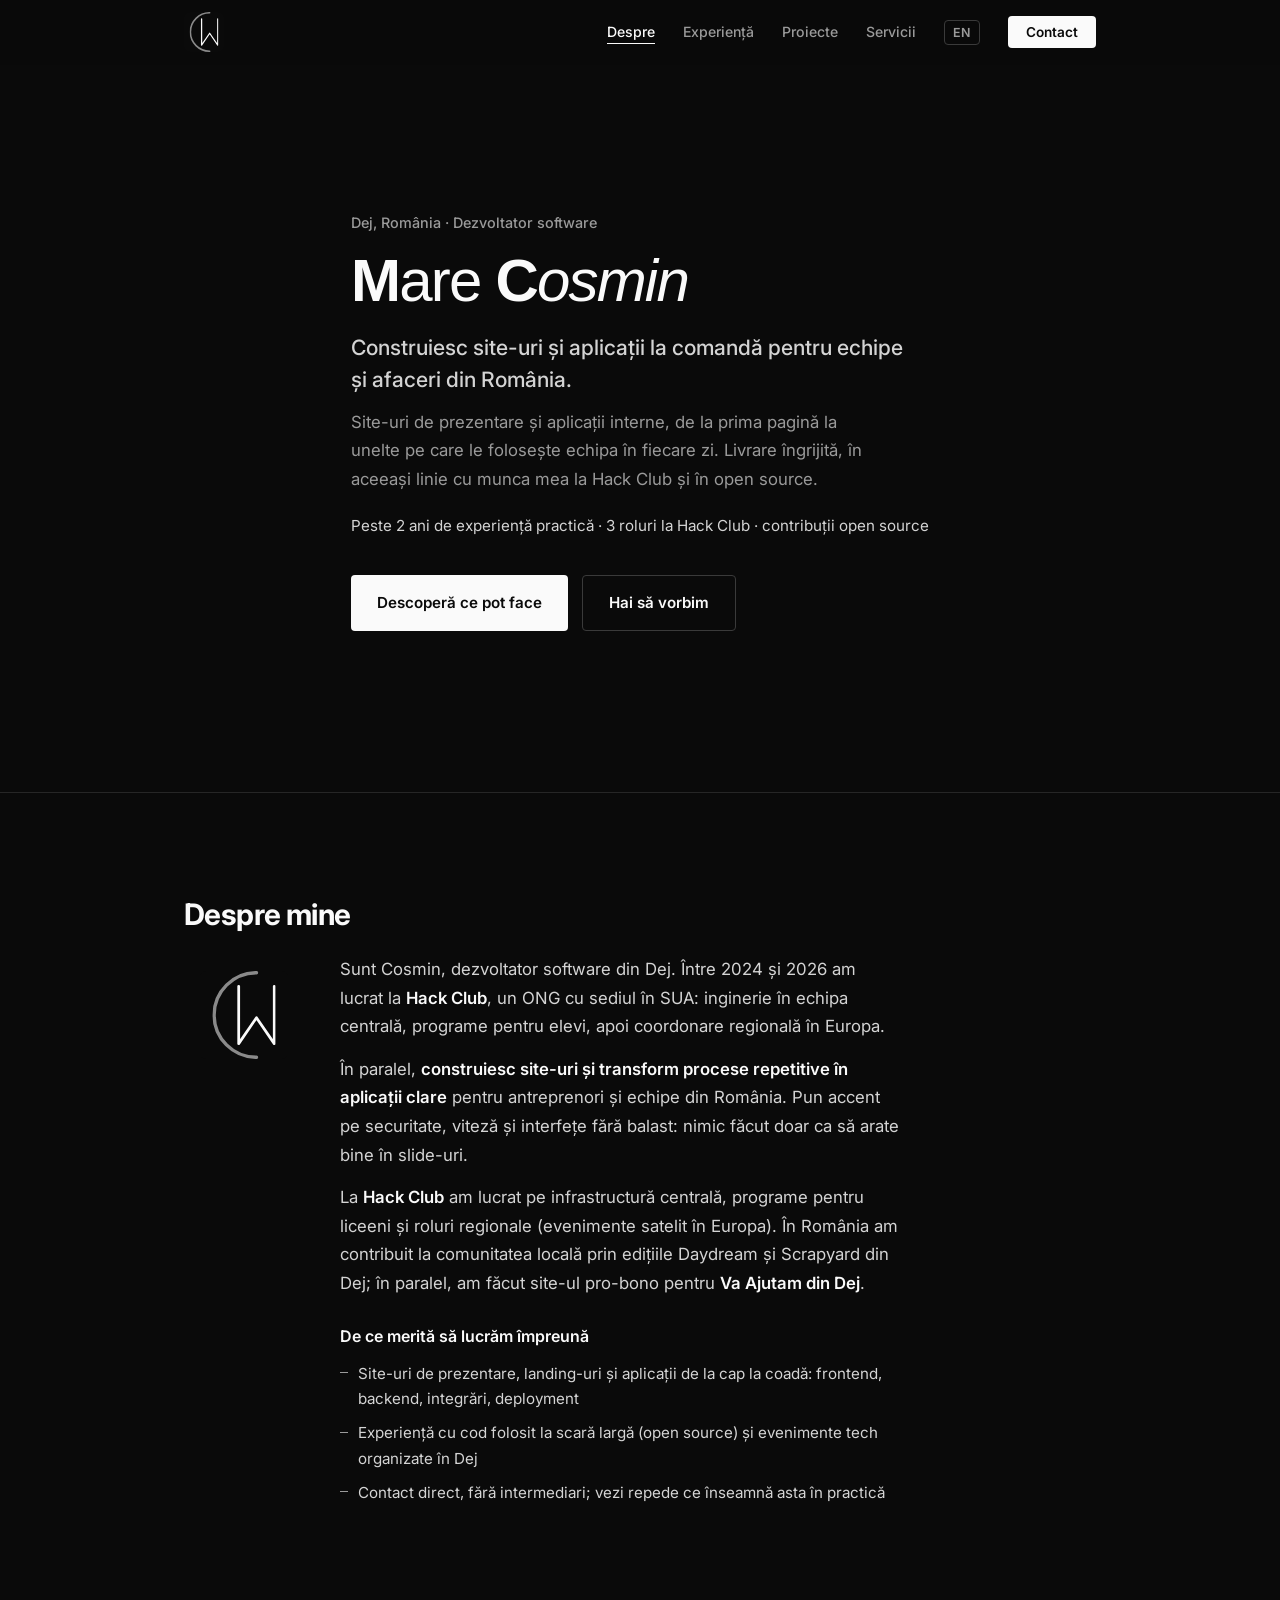
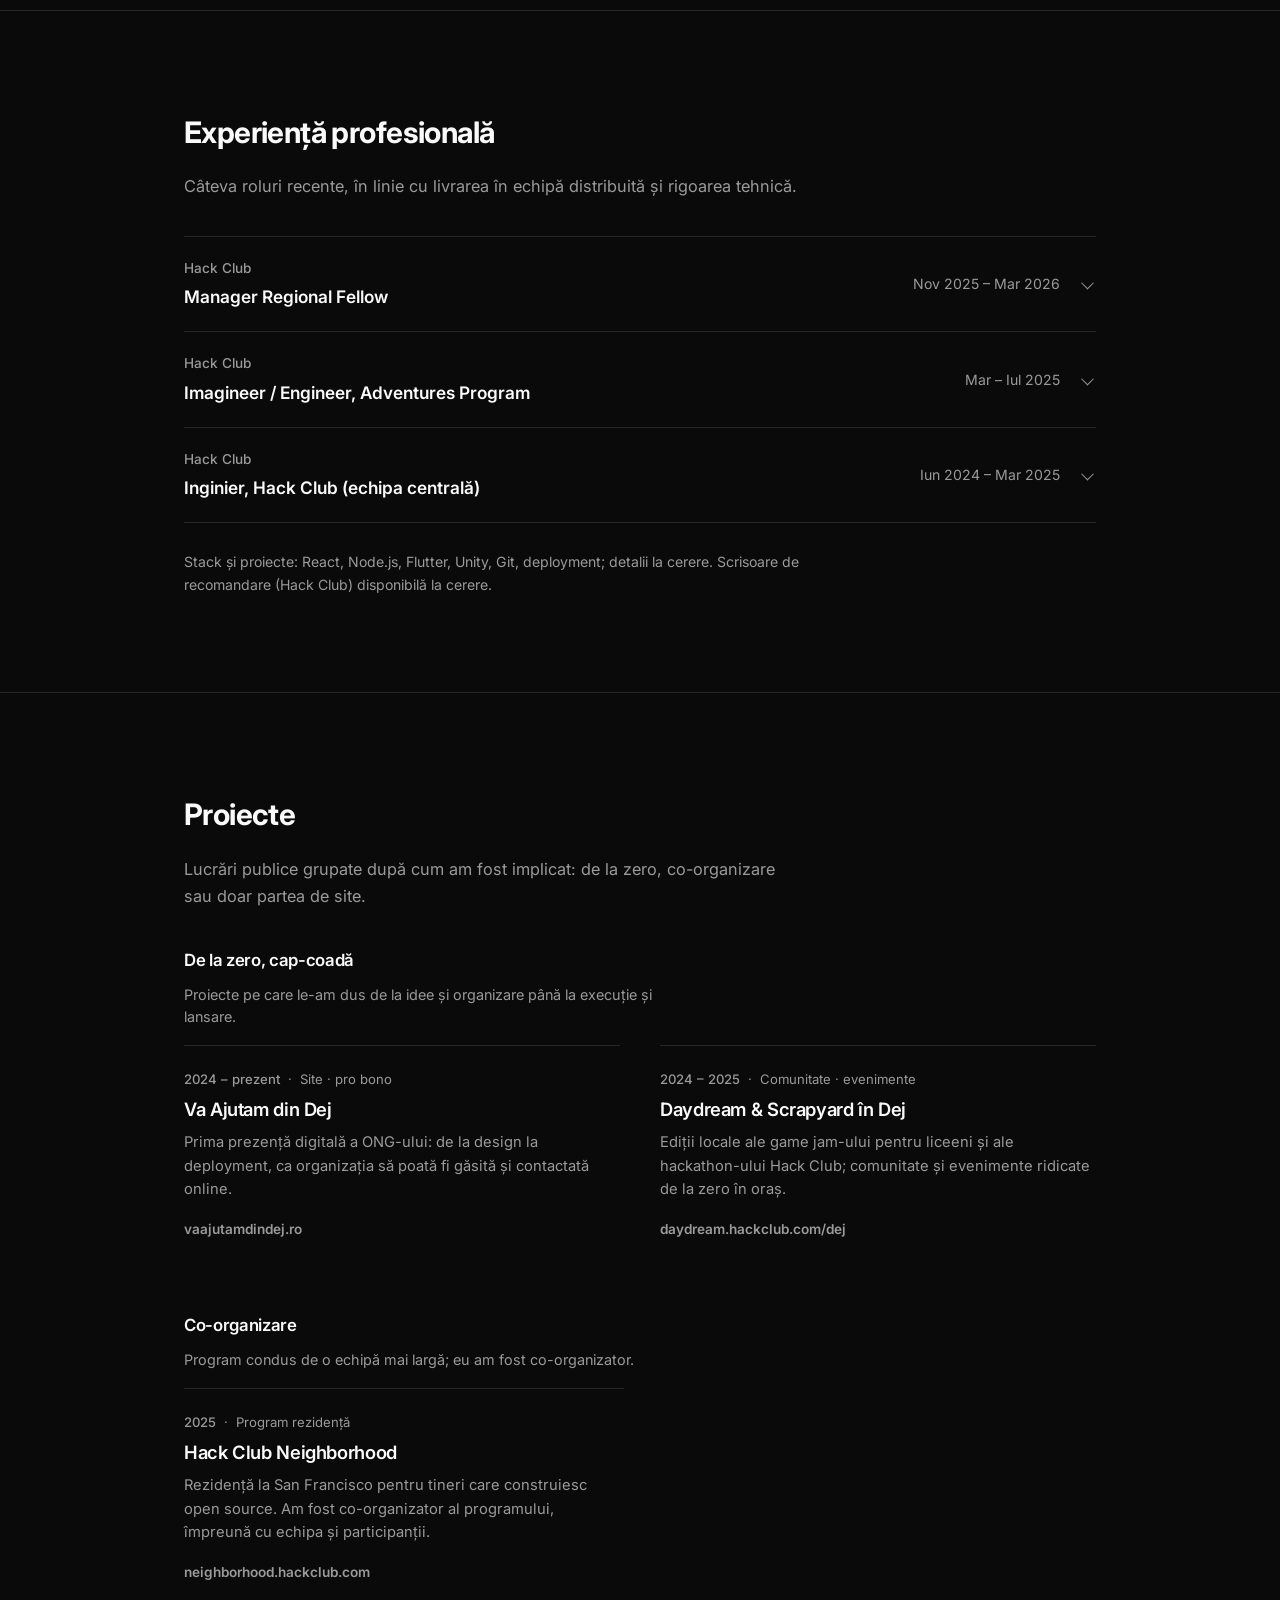
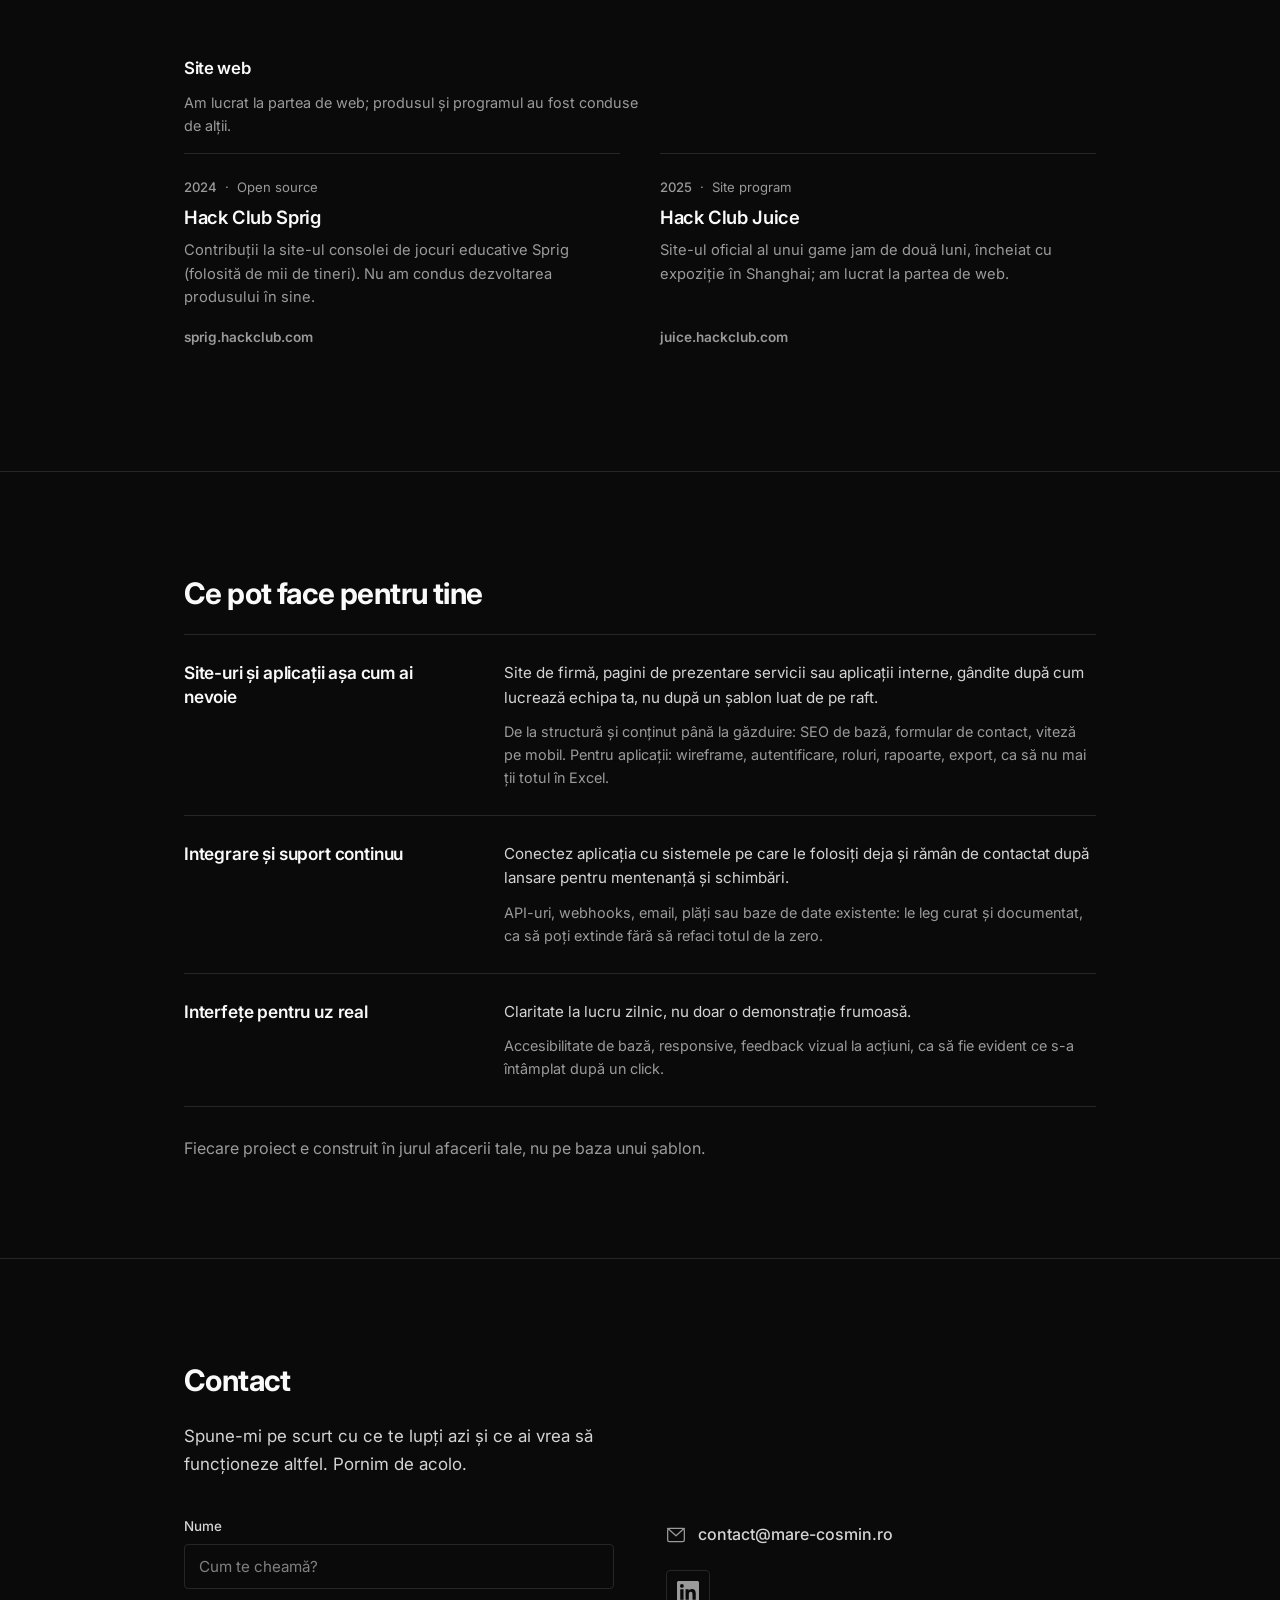
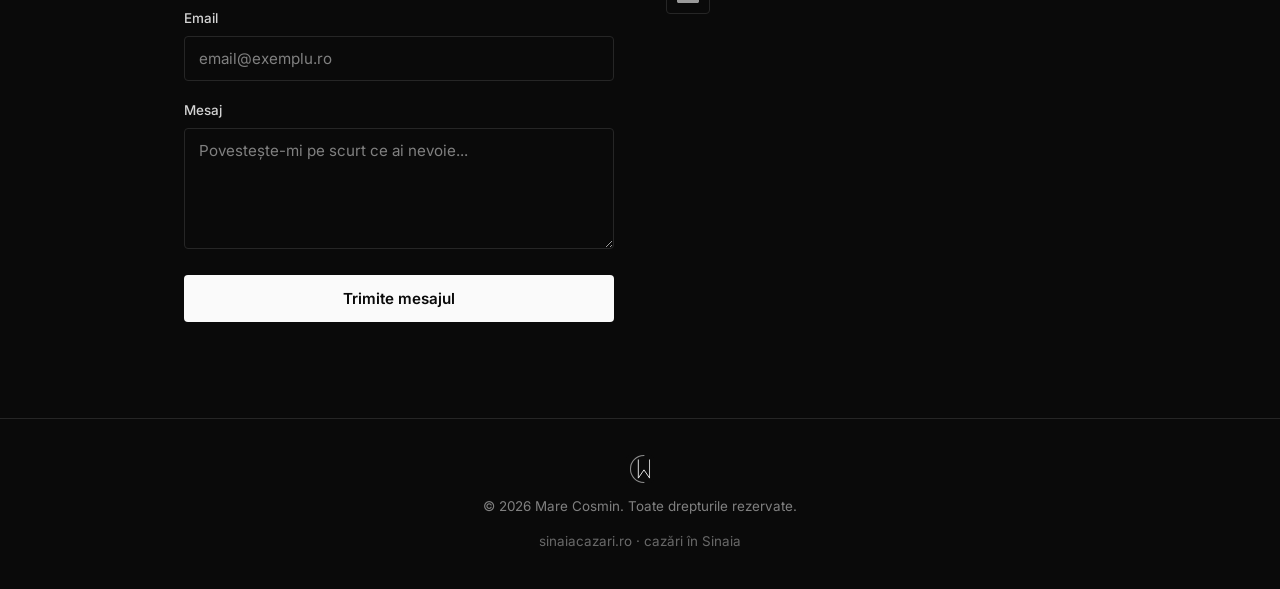
==== commit d686d0ec: "Flatten layout and move favicon and social image to mono Layout: replace the three stat cards with o" ====
--- a/index.html
+++ b/index.html
@@ -22,7 +22,7 @@
     <meta property="og:url" content="https://mare-cosmin.ro/">
     <meta property="og:title" content="Mare Cosmin · Site-uri și aplicații la comandă pentru afaceri din România">
     <meta property="og:description" content="Construiesc site-uri și aplicații la comandă pentru echipe și afaceri din România. Experiență în inginerie și open source. Adaptat la felul în care lucrați.">
-    <meta property="og:image" content="https://mare-cosmin.ro/public/Logotype%20Dark%20Mare%20Cosmin.png">
+    <meta property="og:image" content="https://mare-cosmin.ro/public/Logotype%20Mono%20Mare%20Cosmin.png">
     <meta property="og:image:type" content="image/png">
     <meta property="og:image:width" content="1640">
     <meta property="og:image:height" content="720">
@@ -30,21 +30,21 @@
     <meta name="twitter:card" content="summary_large_image">
     <meta name="twitter:title" content="Mare Cosmin · Site-uri și aplicații la comandă pentru afaceri din România">
     <meta name="twitter:description" content="Construiesc site-uri și aplicații la comandă pentru echipe și afaceri din România. Experiență în inginerie și open source. Adaptat la felul în care lucrați.">
-    <meta name="twitter:image" content="https://mare-cosmin.ro/public/Logotype%20Dark%20Mare%20Cosmin.png">
+    <meta name="twitter:image" content="https://mare-cosmin.ro/public/Logotype%20Mono%20Mare%20Cosmin.png">
     <meta name="twitter:image:alt" content="Logotip Mare Cosmin">
     <link rel="manifest" href="site.webmanifest">
-    <link rel="icon" type="image/svg+xml" href="public/Transparent%20Logo.svg">
-    <link rel="icon" type="image/png" href="public/Logo%20Dark.png" sizes="512x512">
-    <link rel="apple-touch-icon" href="public/Logo%20Dark.png">
+    <link rel="icon" type="image/svg+xml" href="public/Favicon%20Mono.svg">
+    <link rel="icon" type="image/png" href="public/Favicon%20Mono.png" sizes="192x192">
+    <link rel="apple-touch-icon" href="public/Logo%20Mono.png">
     <link rel="dns-prefetch" href="https://api.web3forms.com">
     <link rel="preconnect" href="https://api.web3forms.com" crossorigin>
     <link rel="preconnect" href="https://fonts.googleapis.com">
     <link rel="preconnect" href="https://fonts.gstatic.com" crossorigin>
-    <link href="https://fonts.googleapis.com/css2?family=Inter:wght@400;500;600;700&family=Outfit:wght@600;700&display=swap" rel="stylesheet">
+    <link href="https://fonts.googleapis.com/css2?family=Inter:wght@400;500;600;700&display=swap" rel="stylesheet">
     <link rel="preconnect" href="https://fonts.cdnfonts.com" crossorigin>
     <link rel="stylesheet" href="styles.css">
     <script type="application/ld+json">
-{"@context":"https://schema.org","@graph":[{"@type":"WebPage","@id":"https://mare-cosmin.ro/#webpage","url":"https://mare-cosmin.ro/","name":"Mare Cosmin · Site-uri și aplicații la comandă pentru afaceri din România","description":"Construiesc site-uri și aplicații la comandă pentru echipe și afaceri din România. Experiență în inginerie și open source.","inLanguage":"ro-RO","isPartOf":{"@id":"https://mare-cosmin.ro/#website"},"about":{"@id":"https://mare-cosmin.ro/#person"},"primaryImageOfPage":{"@type":"ImageObject","url":"https://mare-cosmin.ro/public/Logotype%20Dark%20Mare%20Cosmin.png","width":1640,"height":720,"caption":"Logotip Mare Cosmin"}},{"@type":"WebSite","@id":"https://mare-cosmin.ro/#website","url":"https://mare-cosmin.ro/","name":"Mare Cosmin","description":"Construiesc site-uri și aplicații la comandă pentru echipe și afaceri din România. Experiență în inginerie și open source.","inLanguage":"ro-RO","publisher":{"@id":"https://mare-cosmin.ro/#organization"},"mainEntity":{"@id":"https://mare-cosmin.ro/#person"}},{"@type":"Organization","@id":"https://mare-cosmin.ro/#organization","name":"Mare Cosmin","url":"https://mare-cosmin.ro/","logo":{"@type":"ImageObject","url":"https://mare-cosmin.ro/public/Logotype%20Dark%20Mare%20Cosmin.png","width":1640,"height":720},"email":"contact@mare-cosmin.ro","founder":{"@id":"https://mare-cosmin.ro/#person"},"areaServed":{"@type":"Country","name":"România"},"contactPoint":{"@type":"ContactPoint","email":"contact@mare-cosmin.ro","contactType":"sales","areaServed":"RO","availableLanguage":["ro"]}},{"@type":"Person","@id":"https://mare-cosmin.ro/#person","name":"Cosmin Mare","alternateName":"Mare Cosmin","url":"https://mare-cosmin.ro/","image":["https://mare-cosmin.ro/public/Logotype%20Dark%20Mare%20Cosmin.png","https://mare-cosmin.ro/public/Logotype%20Dark%20Mare%20Cosmin.svg"],"jobTitle":"Dezvoltator software","email":"contact@mare-cosmin.ro","address":{"@type":"PostalAddress","addressLocality":"Dej","addressRegion":"Cluj","addressCountry":"RO"},"sameAs":["https://www.linkedin.com/in/cosmin-mare-b0209b3b0/","https://github.com/Cosmin-Mare"]},{"@type":"ProfessionalService","@id":"https://mare-cosmin.ro/#service","name":"Dezvoltare site-uri și aplicații web","description":"Site-uri de prezentare, landing pages, aplicații interne, integrări API și suport continuu pentru afaceri din România.","url":"https://mare-cosmin.ro/#servicii","provider":{"@id":"https://mare-cosmin.ro/#person"},"areaServed":{"@type":"Country","name":"România"},"availableLanguage":["ro"]},{"@type":"ItemList","@id":"https://mare-cosmin.ro/#projects","name":"Proiecte selectate","numberOfItems":6,"itemListElement":[{"@type":"ListItem","position":1,"name":"Va Ajutam din Dej","url":"https://vaajutamdindej.ro"},{"@type":"ListItem","position":2,"name":"Sinaia Cazări","url":"https://sinaiacazari.ro"},{"@type":"ListItem","position":3,"name":"Daydream și Scrapyard în Dej","url":"https://daydream.hackclub.com/dej"},{"@type":"ListItem","position":4,"name":"Hack Club Neighborhood","url":"https://neighborhood.hackclub.com"},{"@type":"ListItem","position":5,"name":"Hack Club Sprig","url":"https://sprig.hackclub.com"},{"@type":"ListItem","position":6,"name":"Hack Club Juice","url":"https://juice.hackclub.com"}]}]}
+{"@context":"https://schema.org","@graph":[{"@type":"WebPage","@id":"https://mare-cosmin.ro/#webpage","url":"https://mare-cosmin.ro/","name":"Mare Cosmin · Site-uri și aplicații la comandă pentru afaceri din România","description":"Construiesc site-uri și aplicații la comandă pentru echipe și afaceri din România. Experiență în inginerie și open source.","inLanguage":"ro-RO","isPartOf":{"@id":"https://mare-cosmin.ro/#website"},"about":{"@id":"https://mare-cosmin.ro/#person"},"primaryImageOfPage":{"@type":"ImageObject","url":"https://mare-cosmin.ro/public/Logotype%20Mono%20Mare%20Cosmin.png","width":1640,"height":720,"caption":"Logotip Mare Cosmin"}},{"@type":"WebSite","@id":"https://mare-cosmin.ro/#website","url":"https://mare-cosmin.ro/","name":"Mare Cosmin","description":"Construiesc site-uri și aplicații la comandă pentru echipe și afaceri din România. Experiență în inginerie și open source.","inLanguage":"ro-RO","publisher":{"@id":"https://mare-cosmin.ro/#organization"},"mainEntity":{"@id":"https://mare-cosmin.ro/#person"}},{"@type":"Organization","@id":"https://mare-cosmin.ro/#organization","name":"Mare Cosmin","url":"https://mare-cosmin.ro/","logo":{"@type":"ImageObject","url":"https://mare-cosmin.ro/public/Logotype%20Mono%20Mare%20Cosmin.png","width":1640,"height":720},"email":"contact@mare-cosmin.ro","founder":{"@id":"https://mare-cosmin.ro/#person"},"areaServed":{"@type":"Country","name":"România"},"contactPoint":{"@type":"ContactPoint","email":"contact@mare-cosmin.ro","contactType":"sales","areaServed":"RO","availableLanguage":["ro"]}},{"@type":"Person","@id":"https://mare-cosmin.ro/#person","name":"Cosmin Mare","alternateName":"Mare Cosmin","url":"https://mare-cosmin.ro/","image":["https://mare-cosmin.ro/public/Logotype%20Mono%20Mare%20Cosmin.png","https://mare-cosmin.ro/public/Logotype%20Mono%20Mare%20Cosmin.svg"],"jobTitle":"Dezvoltator software","email":"contact@mare-cosmin.ro","address":{"@type":"PostalAddress","addressLocality":"Dej","addressRegion":"Cluj","addressCountry":"RO"},"sameAs":["https://www.linkedin.com/in/cosmin-mare-b0209b3b0/","https://github.com/Cosmin-Mare"]},{"@type":"ProfessionalService","@id":"https://mare-cosmin.ro/#service","name":"Dezvoltare site-uri și aplicații web","description":"Site-uri de prezentare, landing pages, aplicații interne, integrări API și suport continuu pentru afaceri din România.","url":"https://mare-cosmin.ro/#servicii","provider":{"@id":"https://mare-cosmin.ro/#person"},"areaServed":{"@type":"Country","name":"România"},"availableLanguage":["ro"]},{"@type":"ItemList","@id":"https://mare-cosmin.ro/#projects","name":"Proiecte selectate","numberOfItems":6,"itemListElement":[{"@type":"ListItem","position":1,"name":"Va Ajutam din Dej","url":"https://vaajutamdindej.ro"},{"@type":"ListItem","position":2,"name":"Sinaia Cazări","url":"https://sinaiacazari.ro"},{"@type":"ListItem","position":3,"name":"Daydream și Scrapyard în Dej","url":"https://daydream.hackclub.com/dej"},{"@type":"ListItem","position":4,"name":"Hack Club Neighborhood","url":"https://neighborhood.hackclub.com"},{"@type":"ListItem","position":5,"name":"Hack Club Sprig","url":"https://sprig.hackclub.com"},{"@type":"ListItem","position":6,"name":"Hack Club Juice","url":"https://juice.hackclub.com"}]}]}
     </script>
 </head>
 <body>
@@ -83,22 +83,7 @@
             <h1 class="hero-title brand-name" id="hero-heading" aria-label="Mare Cosmin"><span class="brand-m">M</span><span class="brand-are">are</span> <span class="brand-c">C</span><span class="brand-osmin">osmin</span></h1>
             <p class="hero-subtitle">Construiesc site-uri și aplicații la comandă pentru echipe și afaceri din România.</p>
             <p class="hero-desc">Site-uri de prezentare și aplicații interne, de la prima pagină la unelte pe care le folosește echipa în fiecare zi. Livrare îngrijită, în aceeași linie cu munca mea la Hack Club și în open source.</p>
-            <div class="hero-stats" id="heroStats">
-                <div class="hero-stat">
-                    <span class="hero-stat-value" data-target="2">2</span>
-                    <span class="hero-stat-suffix">+</span>
-                    <span class="hero-stat-label">ani experiență practică (inginerie)</span>
-                </div>
-                <div class="hero-stat">
-                    <span class="hero-stat-value" data-target="3">3</span>
-                    <span class="hero-stat-label">roluri la Hack Club: echipă centrală, programe pentru elevi, coordonare în Europa</span>
-                </div>
-                <div class="hero-stat">
-                    <span class="hero-stat-value" data-target="1000">1000</span>
-                    <span class="hero-stat-suffix">+</span>
-                    <span class="hero-stat-label">utilizatori atinși prin contribuții OSS</span>
-                </div>
-            </div>
+            <p class="hero-facts">Peste 2 ani de experiență practică · 3 roluri la Hack Club · contribuții open source</p>
             <div class="hero-ctas">
                 <a href="#servicii" class="btn btn-primary">Descoperă ce pot face</a>
                 <a href="#contact" class="btn btn-secondary">Hai să vorbim</a>
@@ -239,42 +224,19 @@
         <div class="container">
             <h2 class="section-title">Ce pot face pentru tine</h2>
             <div class="servicii-grid" id="serviciiGrid">
-                <article class="serviciu-card" tabindex="0">
-                    <div class="serviciu-icon">
-                        <svg width="32" height="32" viewBox="0 0 24 24" fill="none" stroke="currentColor" stroke-width="1.5" stroke-linecap="round" stroke-linejoin="round">
-                            <rect x="2" y="3" width="20" height="14" rx="2"/>
-                            <path d="M8 21h8"/>
-                            <path d="M12 17v4"/>
-                        </svg>
-                    </div>
+                <article class="serviciu-card">
                     <h3>Site-uri și aplicații așa cum ai nevoie</h3>
                     <p>Site de firmă, pagini de prezentare servicii sau aplicații interne, gândite după cum lucrează echipa ta, nu după un șablon luat de pe raft.</p>
-                    <button type="button" class="serviciu-toggle" aria-expanded="false">Mai mult</button>
                     <p class="serviciu-extra">De la structură și conținut până la găzduire: SEO de bază, formular de contact, viteză pe mobil. Pentru aplicații: wireframe, autentificare, roluri, rapoarte, export, ca să nu mai ții totul în Excel.</p>
                 </article>
-                <article class="serviciu-card" tabindex="0">
-                    <div class="serviciu-icon">
-                        <svg width="32" height="32" viewBox="0 0 24 24" fill="none" stroke="currentColor" stroke-width="1.5" stroke-linecap="round" stroke-linejoin="round">
-                            <path d="M12 22c5.523 0 10-4.477 10-10S17.523 2 12 2 2 6.477 2 12s4.477 10 10 10z"/>
-                            <path d="M12 6v6l4 2"/>
-                        </svg>
-                    </div>
+                <article class="serviciu-card">
                     <h3>Integrare și suport continuu</h3>
                     <p>Conectez aplicația cu sistemele pe care le folosiți deja și rămân de contactat după lansare pentru mentenanță și schimbări.</p>
-                    <button type="button" class="serviciu-toggle" aria-expanded="false">Mai mult</button>
                     <p class="serviciu-extra">API-uri, webhooks, email, plăți sau baze de date existente: le leg curat și documentat, ca să poți extinde fără să refaci totul de la zero.</p>
                 </article>
-                <article class="serviciu-card" tabindex="0">
-                    <div class="serviciu-icon">
-                        <svg width="32" height="32" viewBox="0 0 24 24" fill="none" stroke="currentColor" stroke-width="1.5" stroke-linecap="round" stroke-linejoin="round">
-                            <rect x="3" y="3" width="18" height="18" rx="2"/>
-                            <path d="M3 9h18"/>
-                            <path d="M9 21V9"/>
-                        </svg>
-                    </div>
+                <article class="serviciu-card">
                     <h3>Interfețe pentru uz real</h3>
                     <p>Claritate la lucru zilnic, nu doar o demonstrație frumoasă.</p>
-                    <button type="button" class="serviciu-toggle" aria-expanded="false">Mai mult</button>
                     <p class="serviciu-extra">Accesibilitate de bază, responsive, feedback vizual la acțiuni, ca să fie evident ce s-a întâmplat după un click.</p>
                 </article>
             </div>
--- a/styles.css
+++ b/styles.css
@@ -1,5 +1,5 @@
 /* ============================================
-   Mare Cosmin · Black & white
+   Mare Cosmin · Black & white, flat
    ============================================ */
 
 /*
@@ -33,7 +33,6 @@
 
 :root {
     --bg-deep: #0a0a0a;
-    --bg-raised: #111111;
     --bg-card: #141414;
     --border: #262626;
     --border-strong: #3a3a3a;
@@ -42,7 +41,8 @@
     --text-muted: #9a9a9a;
     --text-faint: #808080;
     --accent: #fafafa;
-    --font-display: 'Outfit', 'Inter', system-ui, sans-serif;
+    --radius: 4px;
+    --font-display: 'Inter', -apple-system, BlinkMacSystemFont, 'Segoe UI', sans-serif;
 }
 
 *, *::before, *::after {
@@ -76,7 +76,7 @@
     font-size: 0.9375rem;
     color: var(--bg-deep);
     background: var(--accent);
-    border-radius: 8px;
+    border-radius: var(--radius);
     transition: top 0.2s ease;
 }
 
@@ -91,7 +91,7 @@
     position: fixed;
     top: 0;
     left: 0;
-    height: 3px;
+    height: 2px;
     width: 0;
     z-index: 200;
     background: var(--text);
@@ -178,25 +178,21 @@
     width: 40px;
     display: block;
     object-fit: contain;
-    border-radius: 10px;
+    border-radius: 6px;
 }
 
 .brand-name {
     font-family: 'Mare Cosmin Neue', 'Helvetica Neue', Helvetica, Arial, sans-serif;
 }
 
-.brand-m {
+.brand-m,
+.brand-c {
     font-weight: 700;
     color: var(--text);
 }
 
 .brand-are {
     font-weight: 300;
-    color: var(--text);
-}
-
-.brand-c {
-    font-weight: 700;
     color: var(--text);
 }
 
@@ -227,9 +223,9 @@
     bottom: -4px;
     left: 0;
     width: 0;
-    height: 2px;
-    background: var(--accent);
-    transition: width 0.3s ease;
+    height: 1px;
+    background: var(--text);
+    transition: width 0.25s ease;
 }
 
 .nav-links a:not(.nav-cta):hover::after,
@@ -237,14 +233,7 @@
     width: 100%;
 }
 
-.nav-links a:hover {
-    color: var(--text);
-}
-
-.nav-links a.nav-cta:hover {
-    color: var(--bg-deep);
-}
-
+.nav-links a:hover,
 .nav-links a.is-active {
     color: var(--text);
 }
@@ -253,7 +242,7 @@
     background: var(--text);
     color: var(--bg-deep) !important;
     padding: 8px 18px;
-    border-radius: 8px;
+    border-radius: var(--radius);
     font-size: 0.85rem !important;
     font-weight: 600 !important;
     transition: background 0.2s ease !important;
@@ -263,8 +252,9 @@
     display: none !important;
 }
 
-.nav-cta:hover {
+.nav-links a.nav-cta:hover {
     background: var(--text-soft);
+    color: var(--bg-deep) !important;
 }
 
 .nav-toggle {
@@ -280,8 +270,7 @@
     display: block;
     width: 22px;
     height: 2px;
-    background: var(--accent);
-    border-radius: 2px;
+    background: var(--text);
     transition: all 0.3s ease;
 }
 
@@ -291,20 +280,11 @@
     min-height: 88vh;
     display: flex;
     align-items: center;
-    position: relative;
-    overflow: hidden;
-}
-
-.hero-content {
-    position: relative;
-    z-index: 2;
 }
 
 .hero-tagline {
-    font-size: 0.8rem;
-    font-weight: 600;
-    letter-spacing: 0.14em;
-    text-transform: uppercase;
+    font-size: 0.9rem;
+    font-weight: 500;
     color: var(--text-muted);
     margin-bottom: 14px;
 }
@@ -329,49 +309,13 @@
     font-size: 1.05rem;
     color: var(--text-muted);
     max-width: 520px;
-    margin-bottom: 28px;
-}
-
-.hero-stats {
-    display: grid;
-    grid-template-columns: repeat(3, 1fr);
-    gap: 20px;
-    max-width: 640px;
+    margin-bottom: 20px;
+}
+
+.hero-facts {
+    font-size: 0.95rem;
+    color: var(--text-soft);
     margin-bottom: 36px;
-}
-
-.hero-stat {
-    background: var(--bg-card);
-    border: 1px solid var(--border);
-    border-radius: 12px;
-    padding: 16px 14px;
-    transition: border-color 0.25s ease;
-}
-
-.hero-stat:hover {
-    border-color: var(--text-faint);
-}
-
-.hero-stat-value,
-.hero-stat-suffix {
-    font-family: var(--font-display);
-    font-size: 1.85rem;
-    font-weight: 700;
-    color: var(--text);
-    line-height: 1.1;
-}
-
-.hero-stat-suffix {
-    font-size: 1.4rem;
-    margin-left: 1px;
-}
-
-.hero-stat-label {
-    display: block;
-    font-size: 0.78rem;
-    color: var(--text-muted);
-    margin-top: 8px;
-    line-height: 1.35;
 }
 
 .hero-ctas {
@@ -390,9 +334,9 @@
     font-size: 0.95rem;
     font-weight: 600;
     padding: 14px 26px;
-    border-radius: 10px;
+    border-radius: var(--radius);
     border: none;
-    transition: all 0.2s ease;
+    transition: background 0.2s ease, border-color 0.2s ease;
 }
 
 .btn-primary {
@@ -421,10 +365,7 @@
 /* --- Sections --- */
 .section {
     padding: 96px 0;
-}
-
-.section-alt {
-    background: var(--bg-raised);
+    border-top: 1px solid var(--border);
 }
 
 .section-title {
@@ -453,7 +394,6 @@
 
 .despre-badge {
     flex-shrink: 0;
-    position: relative;
     width: 120px;
     height: 120px;
     display: flex;
@@ -462,23 +402,12 @@
 }
 
 .despre-logo {
-    position: relative;
-    z-index: 1;
     object-fit: contain;
-    border-radius: 20px;
+    border-radius: 6px;
 }
 
 .despre-badge-ring {
-    position: absolute;
-    inset: 0;
-    border-radius: 22px;
-    border: 1px solid var(--border-strong);
-    background: var(--bg-card);
-    transition: border-color 0.35s ease;
-}
-
-.despre-badge:hover .despre-badge-ring {
-    border-color: var(--text);
+    display: none;
 }
 
 .despre-content {
@@ -501,10 +430,9 @@
 }
 
 .despre-meta h3 {
-    font-size: 0.82rem;
-    text-transform: uppercase;
-    letter-spacing: 0.12em;
-    color: var(--text-muted);
+    font-size: 1rem;
+    font-weight: 600;
+    color: var(--text);
     margin-bottom: 10px;
 }
 
@@ -524,34 +452,24 @@
     content: '';
     position: absolute;
     left: 0;
-    top: 0.55em;
-    width: 6px;
-    height: 6px;
-    border-radius: 50%;
-    background: var(--text);
+    top: 0.75em;
+    width: 8px;
+    height: 1px;
+    background: var(--text-muted);
 }
 
 /* --- Experiență --- */
 .experience-list {
     display: flex;
     flex-direction: column;
-    gap: 12px;
 }
 
 .experience-item {
-    background: var(--bg-card);
-    border: 1px solid var(--border);
-    border-radius: 12px;
-    overflow: hidden;
-    transition: border-color 0.25s ease, box-shadow 0.25s ease;
-}
-
-.experience-item:hover {
-    border-color: var(--border-strong);
-}
-
-.experience-item[open] {
-    border-color: var(--text-faint);
+    border-top: 1px solid var(--border);
+}
+
+.experience-item:last-child {
+    border-bottom: 1px solid var(--border);
 }
 
 .experience-summary {
@@ -559,8 +477,8 @@
     display: grid;
     grid-template-columns: 1fr auto;
     grid-template-rows: auto auto;
-    gap: 4px 16px;
-    padding: 18px 48px 18px 20px;
+    gap: 2px 16px;
+    padding: 20px 36px 20px 0;
     cursor: pointer;
     position: relative;
     align-items: center;
@@ -575,10 +493,8 @@
 }
 
 .experience-org {
-    font-size: 0.75rem;
-    font-weight: 600;
-    letter-spacing: 0.1em;
-    text-transform: uppercase;
+    font-size: 0.85rem;
+    font-weight: 500;
     color: var(--text-muted);
     grid-column: 1;
     grid-row: 1;
@@ -604,14 +520,14 @@
 
 .experience-chevron {
     position: absolute;
-    right: 18px;
+    right: 4px;
     top: 50%;
-    width: 10px;
-    height: 10px;
-    border-right: 2px solid var(--accent);
-    border-bottom: 2px solid var(--accent);
+    width: 9px;
+    height: 9px;
+    border-right: 1.5px solid var(--text-muted);
+    border-bottom: 1.5px solid var(--text-muted);
     transform: translateY(-60%) rotate(45deg);
-    transition: transform 0.3s ease;
+    transition: transform 0.25s ease;
 }
 
 .experience-item[open] .experience-chevron {
@@ -619,37 +535,24 @@
 }
 
 .experience-body {
-    padding: 0 20px 18px;
-    border-top: 1px solid var(--border);
-    animation: expOpen 0.35s ease;
+    padding: 0 0 20px;
 }
 
 .experience-body p {
     font-size: 0.95rem;
     color: var(--text-muted);
     line-height: 1.65;
-    padding-top: 14px;
+    max-width: 640px;
 }
 
 .experience-body a {
-    color: var(--accent);
+    color: var(--text);
     text-decoration: underline;
     text-underline-offset: 3px;
 }
 
 .experience-body a:hover {
     color: var(--text-muted);
-}
-
-@keyframes expOpen {
-    from {
-        opacity: 0;
-        transform: translateY(-6px);
-    }
-    to {
-        opacity: 1;
-        transform: translateY(0);
-    }
 }
 
 .experience-footnote {
@@ -664,13 +567,13 @@
 .proiecte-stack {
     display: flex;
     flex-direction: column;
-    gap: 40px;
+    gap: 44px;
 }
 
 .proiecte-group {
     display: flex;
     flex-direction: column;
-    gap: 14px;
+    gap: 10px;
 }
 
 .proiecte-subtitle {
@@ -686,19 +589,19 @@
     font-size: 0.9rem;
     color: var(--text-muted);
     line-height: 1.55;
-    margin: 0;
+    margin: 0 0 6px;
     max-width: 52ch;
 }
 
 .proiecte-grid {
     display: grid;
     grid-template-columns: repeat(2, 1fr);
-    gap: 20px;
+    gap: 0 40px;
 }
 
 .proiecte-grid--narrow {
     grid-template-columns: 1fr;
-    max-width: min(100%, 520px);
+    max-width: min(100%, 440px);
 }
 
 .proiect-card {
@@ -706,19 +609,16 @@
     flex-direction: column;
     align-items: flex-start;
     text-align: left;
-    background: var(--bg-card);
-    border: 1px solid var(--border);
-    border-radius: 14px;
-    padding: 24px 22px;
-    min-height: 100%;
-    transition: border-color 0.25s ease;
+    border-top: 1px solid var(--border);
+    padding: 22px 0 26px;
+    transition: border-color 0.2s ease;
     text-decoration: none;
     color: inherit;
     outline: none;
 }
 
 .proiect-card:hover {
-    border-color: var(--text-faint);
+    border-top-color: var(--text);
 }
 
 .proiect-card:focus-visible {
@@ -730,27 +630,19 @@
     display: flex;
     flex-wrap: wrap;
     align-items: center;
-    gap: 8px 12px;
-    margin-bottom: 12px;
+    gap: 4px 0;
+    margin-bottom: 8px;
+    font-size: 0.82rem;
+    color: var(--text-muted);
 }
 
 .proiect-year {
-    font-size: 0.78rem;
-    font-weight: 600;
-    letter-spacing: 0.04em;
-    color: var(--text-muted);
-    text-transform: uppercase;
-}
-
-.proiect-kind {
-    font-size: 0.72rem;
-    font-weight: 600;
-    letter-spacing: 0.06em;
-    text-transform: uppercase;
-    color: var(--text-muted);
-    border: 1px solid var(--border-strong);
-    padding: 4px 10px;
-    border-radius: 999px;
+    font-weight: 500;
+}
+
+.proiect-kind::before {
+    content: '·';
+    margin: 0 8px;
 }
 
 .proiect-title {
@@ -776,96 +668,56 @@
     font-weight: 600;
     color: var(--text-muted);
     margin-top: auto;
-}
-
-.proiect-card:hover .proiect-cta {
-    color: var(--text);
-}
-
-/* --- Servicii --- */
+    transition: color 0.2s ease;
+}
+
+.proiect-card:hover .proiect-cta,
+.case-item .proiect-cta:hover {
+    color: var(--text);
+}
+
+/* --- Servicii / Skills --- */
 .servicii-grid {
+    display: flex;
+    flex-direction: column;
+    margin-bottom: 28px;
+}
+
+.serviciu-card {
     display: grid;
-    grid-template-columns: repeat(3, 1fr);
-    gap: 22px;
-    margin-bottom: 36px;
-}
-
-.serviciu-card {
-    background: var(--bg-card);
-    padding: 28px 22px;
-    border-radius: 14px;
-    border: 1px solid var(--border);
-    transition: border-color 0.3s ease;
-    position: relative;
-}
-
-.serviciu-card:hover,
-.serviciu-card:focus-within {
-    border-color: var(--text-faint);
-}
-
-.serviciu-card.is-expanded {
-    border-color: var(--text-faint);
-}
-
-.serviciu-icon {
-    color: var(--text);
-    margin-bottom: 16px;
-    transition: transform 0.3s ease;
-}
-
-.serviciu-card:hover .serviciu-icon {
-    transform: scale(1.08);
+    grid-template-columns: minmax(180px, 280px) 1fr;
+    column-gap: 40px;
+    padding: 26px 0;
+    border-top: 1px solid var(--border);
+    align-items: start;
+}
+
+.serviciu-card:last-child {
+    border-bottom: 1px solid var(--border);
 }
 
 .serviciu-card h3 {
+    grid-column: 1;
+    grid-row: 1 / span 2;
     font-family: var(--font-display);
     font-size: 1.08rem;
     font-weight: 600;
-    margin-bottom: 8px;
     letter-spacing: -0.01em;
     color: var(--text);
-}
-
-.serviciu-card > p:first-of-type {
-    font-size: 0.94rem;
-    color: var(--text-muted);
+    line-height: 1.35;
+}
+
+.serviciu-card p {
+    grid-column: 2;
+    font-size: 0.95rem;
+    color: var(--text-soft);
     line-height: 1.6;
 }
 
-.serviciu-toggle {
-    display: inline-block;
+.serviciu-card .serviciu-extra {
     margin-top: 10px;
-    padding: 0;
-    border: none;
-    background: none;
-    font: inherit;
-    font-size: 0.88rem;
-    font-weight: 600;
-    color: var(--text-muted);
-    text-decoration: underline;
-    text-underline-offset: 3px;
-    cursor: pointer;
-}
-
-.serviciu-extra {
-    font-size: 0.88rem;
-    color: var(--text-muted);
-    line-height: 1.55;
-    margin-top: 10px;
-    max-height: 0;
-    opacity: 0;
-    overflow: hidden;
-    transition: max-height 0.45s ease, opacity 0.35s ease, margin-top 0.35s ease;
-}
-
-.serviciu-card.is-expanded .serviciu-extra {
-    max-height: 220px;
-    opacity: 1;
-}
-
-.serviciu-toggle:hover {
-    color: var(--text);
+    font-size: 0.9rem;
+    color: var(--text-muted);
 }
 
 .servicii-footer {
@@ -907,10 +759,10 @@
     font-size: 0.95rem;
     padding: 12px 14px;
     border: 1.5px solid var(--border);
-    border-radius: 10px;
+    border-radius: var(--radius);
     background: var(--bg-deep);
     color: var(--text);
-    transition: border-color 0.2s ease, box-shadow 0.2s ease;
+    transition: border-color 0.2s ease;
     outline: none;
 }
 
@@ -968,10 +820,10 @@
     justify-content: center;
     width: 44px;
     height: 44px;
-    border-radius: 10px;
+    border-radius: var(--radius);
     color: var(--text-muted);
     border: 1.5px solid var(--border);
-    transition: all 0.25s ease;
+    transition: color 0.2s ease, border-color 0.2s ease;
 }
 
 .contact-links a:hover {
@@ -994,7 +846,7 @@
     font-size: 2.4rem;
     margin-bottom: 12px;
     display: block;
-    color: var(--accent);
+    color: var(--text);
 }
 
 .footer {
@@ -1013,8 +865,7 @@
 
 .footer-logo {
     object-fit: contain;
-    border-radius: 6px;
-    opacity: 0.92;
+    border-radius: 4px;
 }
 
 .footer p {
@@ -1025,7 +876,7 @@
 
 .footer-credit {
     font-size: 0.72rem;
-    opacity: 0.55;
+    opacity: 0.8;
 }
 
 .footer-credit a {
@@ -1035,64 +886,6 @@
 
 .footer-credit a:hover {
     text-decoration: underline;
-    opacity: 1;
-}
-
-/* --- Fade-in --- */
-.fade-in {
-    opacity: 0;
-    transform: translateY(22px);
-    transition: opacity 0.65s ease, transform 0.65s ease;
-}
-
-.fade-in.visible {
-    opacity: 1;
-    transform: translateY(0);
-}
-
-.fade-in.visible .serviciu-card,
-.fade-in.visible .despre-badge,
-.fade-in.visible .despre-content,
-.fade-in.visible .experience-item,
-.fade-in.visible .proiect-card,
-.fade-in.visible .contact-form,
-.fade-in.visible .contact-info,
-.fade-in.visible .hero-stats .hero-stat {
-    opacity: 0;
-    animation: staggerIn 0.55s ease forwards;
-}
-
-.fade-in.visible .hero-stats .hero-stat:nth-child(1) { animation-delay: 0.08s; }
-.fade-in.visible .hero-stats .hero-stat:nth-child(2) { animation-delay: 0.2s; }
-.fade-in.visible .hero-stats .hero-stat:nth-child(3) { animation-delay: 0.32s; }
-
-.fade-in.visible .serviciu-card:nth-child(1),
-.fade-in.visible .despre-badge,
-.fade-in.visible .contact-form { animation-delay: 0.1s; }
-.fade-in.visible .serviciu-card:nth-child(2),
-.fade-in.visible .despre-content,
-.fade-in.visible .contact-info { animation-delay: 0.22s; }
-.fade-in.visible .serviciu-card:nth-child(3) { animation-delay: 0.34s; }
-
-.fade-in.visible .experience-item:nth-child(1) { animation-delay: 0.08s; }
-.fade-in.visible .experience-item:nth-child(2) { animation-delay: 0.18s; }
-.fade-in.visible .experience-item:nth-child(3) { animation-delay: 0.28s; }
-
-.fade-in.visible .proiect-card:nth-child(1) { animation-delay: 0.06s; }
-.fade-in.visible .proiect-card:nth-child(2) { animation-delay: 0.12s; }
-.fade-in.visible .proiect-card:nth-child(3) { animation-delay: 0.18s; }
-.fade-in.visible .proiect-card:nth-child(4) { animation-delay: 0.24s; }
-.fade-in.visible .proiect-card:nth-child(5) { animation-delay: 0.3s; }
-
-@keyframes staggerIn {
-    from {
-        opacity: 0;
-        transform: translateY(14px);
-    }
-    to {
-        opacity: 1;
-        transform: translateY(0);
-    }
 }
 
 .btn-loading {
@@ -1124,27 +917,9 @@
     border: 1px solid rgba(220, 90, 90, 0.35);
     color: #ffb0b0;
     padding: 12px 14px;
-    border-radius: 10px;
+    border-radius: var(--radius);
     font-size: 0.9rem;
     margin-bottom: 14px;
-    animation: shakeIn 0.4s ease;
-}
-
-@keyframes shakeIn {
-    0%, 100% { transform: translateX(0); }
-    20% { transform: translateX(-6px); }
-    40% { transform: translateX(6px); }
-    60% { transform: translateX(-4px); }
-    80% { transform: translateX(4px); }
-}
-
-.form-success .check {
-    animation: popIn 0.5s cubic-bezier(0.175, 0.885, 0.32, 1.275) forwards;
-}
-
-@keyframes popIn {
-    0% { transform: scale(0); opacity: 0; }
-    100% { transform: scale(1); opacity: 1; }
 }
 
 .nav-toggle.active span:nth-child(1) {
@@ -1157,6 +932,69 @@
 
 .nav-toggle.active span:nth-child(3) {
     transform: rotate(-45deg) translate(5px, -5px);
+}
+
+/* --- Language switch --- */
+.nav-links a.nav-lang {
+    font-size: 0.78rem;
+    font-weight: 600;
+    letter-spacing: 0.06em;
+    border: 1px solid var(--border-strong);
+    border-radius: var(--radius);
+    padding: 4px 8px;
+}
+
+.nav-links a.nav-lang::after {
+    display: none;
+}
+
+.nav-links a.nav-lang:hover {
+    border-color: var(--text);
+}
+
+/* --- Case studies (EN) --- */
+.case-list {
+    display: grid;
+    grid-template-columns: repeat(3, 1fr);
+    gap: 0 40px;
+}
+
+.case-item {
+    display: flex;
+    flex-direction: column;
+    border-top: 1px solid var(--border);
+    padding: 22px 0 8px;
+}
+
+.case-facts {
+    flex: 1;
+    margin-bottom: 16px;
+}
+
+.case-facts dt {
+    font-size: 0.82rem;
+    font-weight: 600;
+    color: var(--text-muted);
+    margin-top: 14px;
+    margin-bottom: 4px;
+}
+
+.case-facts dt:first-child {
+    margin-top: 0;
+}
+
+.case-facts dd {
+    font-size: 0.92rem;
+    color: var(--text-muted);
+    line-height: 1.6;
+    margin: 0;
+}
+
+@media (max-width: 960px) {
+    .case-list {
+        grid-template-columns: 1fr;
+        gap: 12px;
+    }
 }
 
 @media (max-width: 768px) {
@@ -1201,10 +1039,6 @@
         min-height: auto;
     }
 
-    .hero-stats {
-        grid-template-columns: 1fr;
-    }
-
     .section {
         padding: 72px 0;
     }
@@ -1213,9 +1047,18 @@
         margin-bottom: 12px;
     }
 
-    .servicii-grid {
+    .serviciu-card {
         grid-template-columns: 1fr;
-        gap: 18px;
+        padding: 22px 0;
+    }
+
+    .serviciu-card h3 {
+        grid-row: auto;
+        margin-bottom: 8px;
+    }
+
+    .serviciu-card p {
+        grid-column: 1;
     }
 
     .proiecte-grid {
@@ -1230,7 +1073,7 @@
     .experience-summary {
         grid-template-columns: 1fr;
         grid-template-rows: auto auto auto;
-        padding-right: 44px;
+        padding-right: 32px;
     }
 
     .experience-dates {
@@ -1260,70 +1103,3 @@
         padding: 0 20px;
     }
 }
-
-
-/* --- Language switch --- */
-.nav-links a.nav-lang {
-    font-size: 0.78rem;
-    font-weight: 600;
-    letter-spacing: 0.06em;
-    border: 1px solid var(--border-strong);
-    border-radius: 6px;
-    padding: 4px 8px;
-}
-
-.nav-links a.nav-lang::after {
-    display: none;
-}
-
-.nav-links a.nav-lang:hover {
-    border-color: var(--text);
-}
-
-/* --- Case studies (EN) --- */
-.case-list {
-    display: grid;
-    grid-template-columns: repeat(3, 1fr);
-    gap: 20px;
-}
-
-.case-item {
-    display: flex;
-    flex-direction: column;
-    background: var(--bg-card);
-    border: 1px solid var(--border);
-    border-radius: 14px;
-    padding: 24px 22px;
-}
-
-.case-facts {
-    flex: 1;
-    margin-bottom: 16px;
-}
-
-.case-facts dt {
-    font-size: 0.72rem;
-    font-weight: 600;
-    letter-spacing: 0.06em;
-    text-transform: uppercase;
-    color: var(--text-muted);
-    margin-top: 14px;
-    margin-bottom: 4px;
-}
-
-.case-facts dt:first-child {
-    margin-top: 0;
-}
-
-.case-facts dd {
-    font-size: 0.92rem;
-    color: var(--text-muted);
-    line-height: 1.6;
-    margin: 0;
-}
-
-@media (max-width: 960px) {
-    .case-list {
-        grid-template-columns: 1fr;
-    }
-}
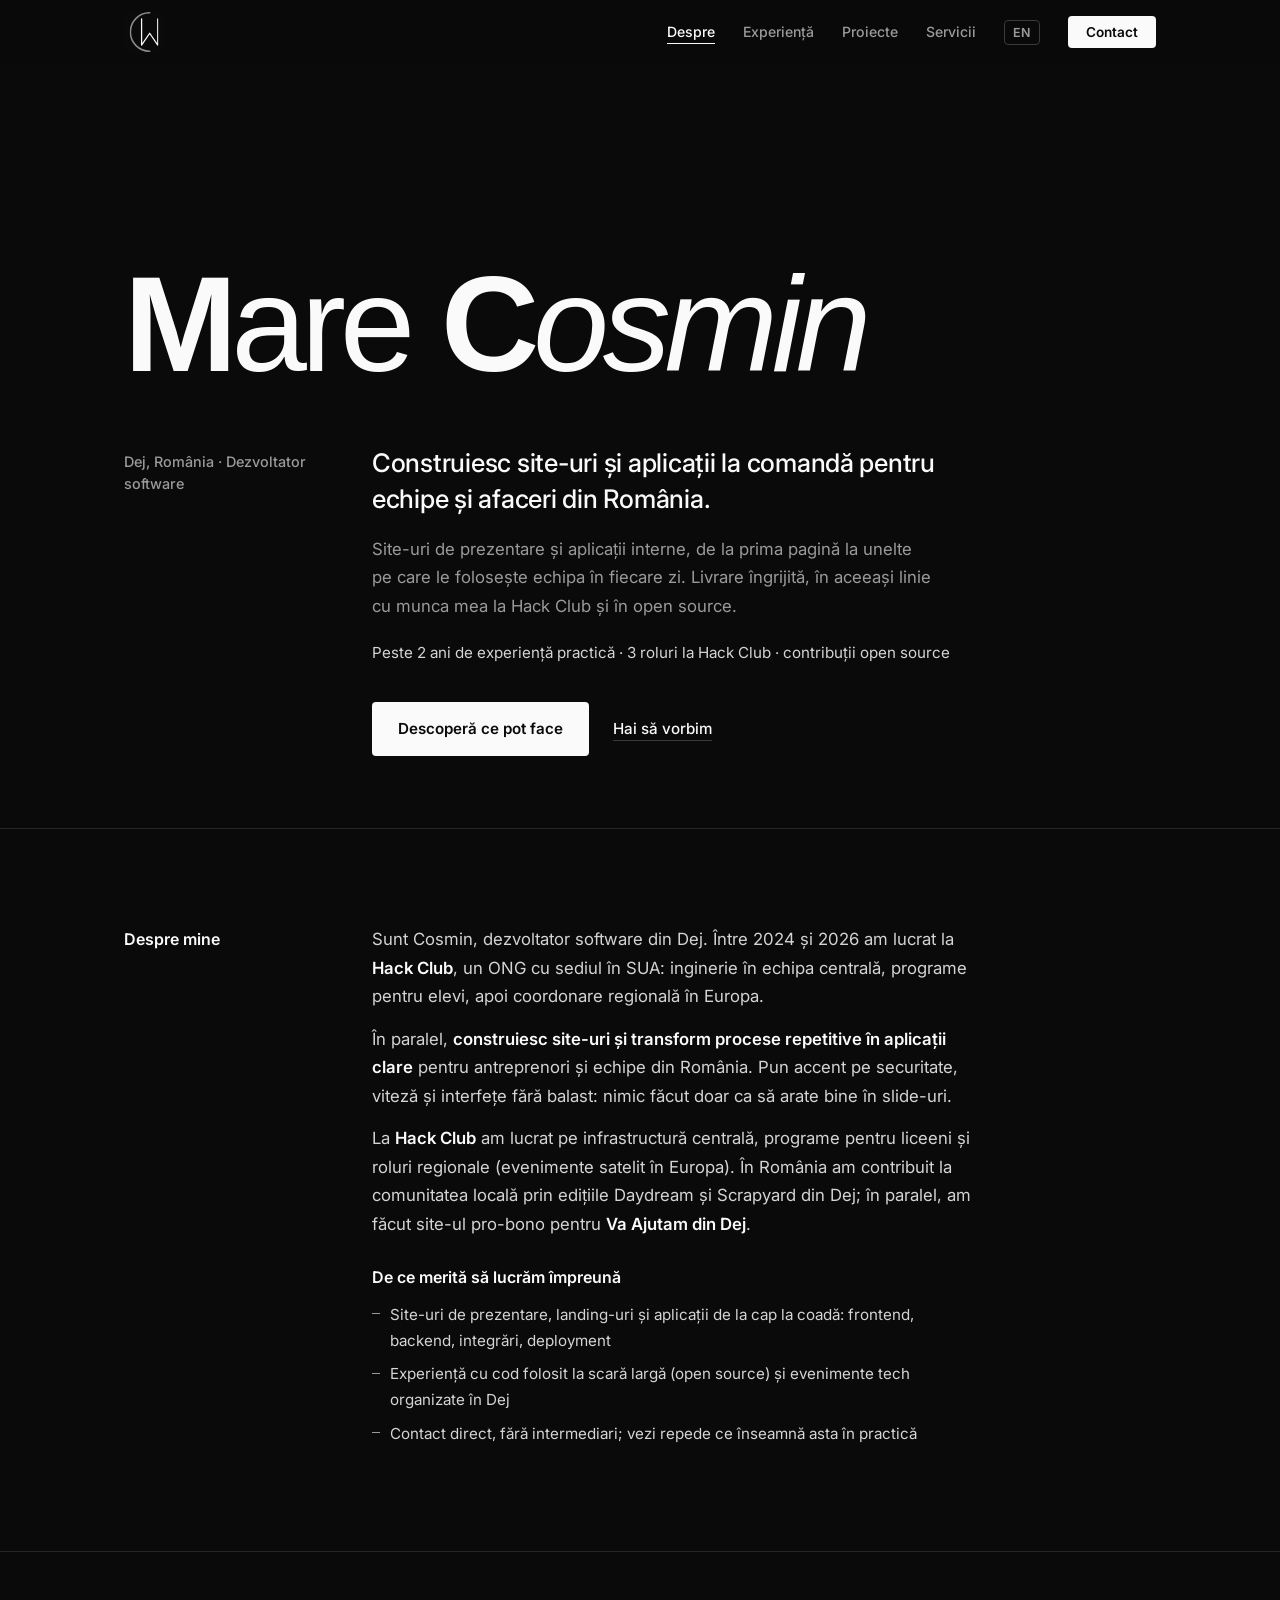
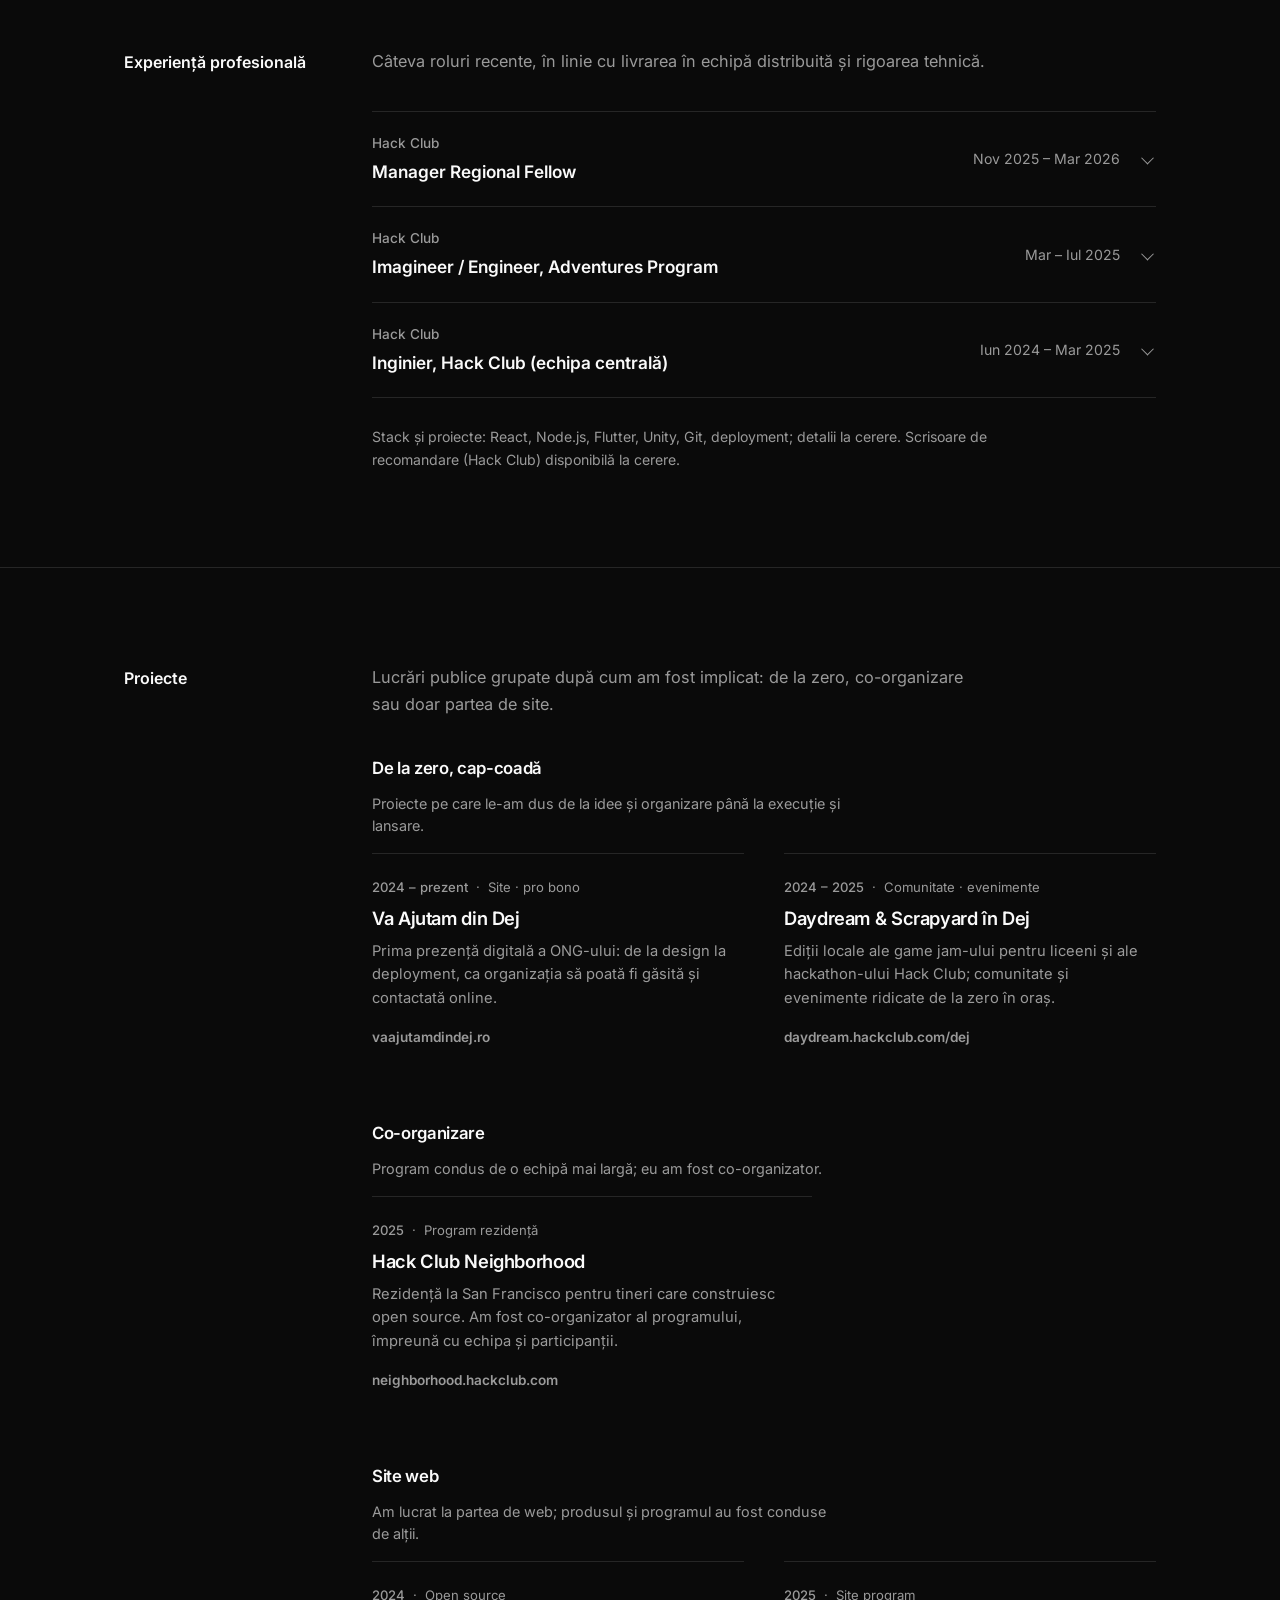
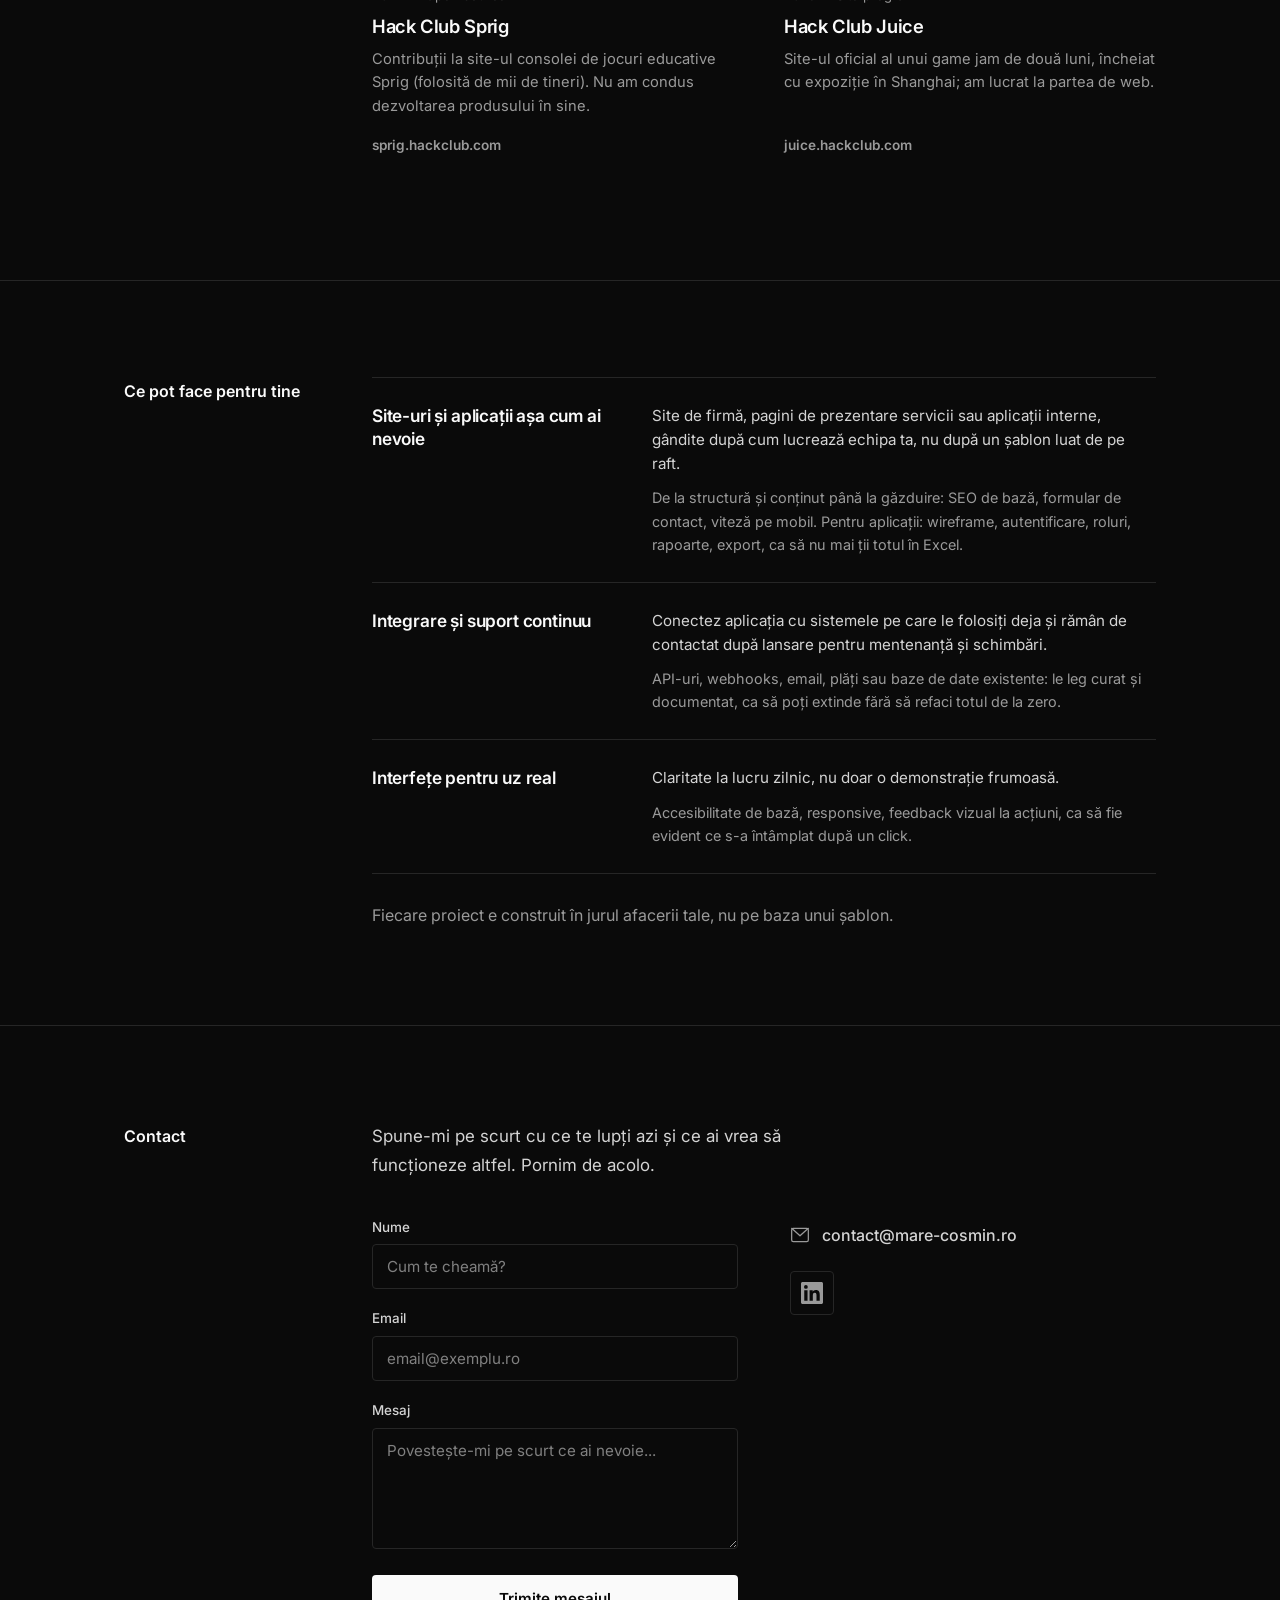
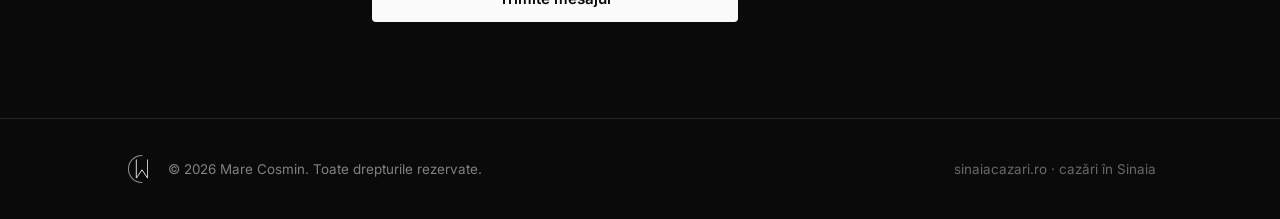
==== commit 8f97b7b4: "Rework layout structure away from the centered template Hero: oversized left-aligned wordmark on a t" ====
--- a/index.html
+++ b/index.html
@@ -51,8 +51,6 @@
 
     <a class="skip-link" href="#main">Sari la conținut</a>
 
-    <div class="scroll-progress" id="scrollProgress" aria-hidden="true"></div>
-
     <!-- Nav -->
     <nav class="nav" id="nav" aria-label="Navigare principală">
         <div class="nav-inner">
@@ -96,10 +94,6 @@
         <div class="container">
             <h2 class="section-title">Despre mine</h2>
             <div class="despre-layout">
-                <div class="despre-badge">
-                    <img class="despre-logo" src="public/Logo%20Mono.svg" width="88" height="88" alt="Logo Mare Cosmin" loading="lazy" decoding="async">
-                    <span class="despre-badge-ring" aria-hidden="true"></span>
-                </div>
                 <div class="despre-content">
                     <p>Sunt Cosmin, dezvoltator software din Dej. Între 2024 și 2026 am lucrat la <strong>Hack Club</strong>, un ONG cu sediul în SUA: inginerie în echipa centrală, programe pentru elevi, apoi coordonare regională în Europa.</p>
                     <p>În paralel, <strong>construiesc site-uri și transform procese repetitive în aplicații clare</strong> pentru antreprenori și echipe din România. Pun accent pe securitate, viteză și interfețe fără balast: nimic făcut doar ca să arate bine în slide-uri.</p>
--- a/styles.css
+++ b/styles.css
@@ -84,19 +84,6 @@
     top: 16px;
     outline: 2px solid var(--text);
     outline-offset: 3px;
-}
-
-/* --- Scroll progress --- */
-.scroll-progress {
-    position: fixed;
-    top: 0;
-    left: 0;
-    height: 2px;
-    width: 0;
-    z-index: 200;
-    background: var(--text);
-    pointer-events: none;
-    transition: width 0.08s ease-out;
 }
 
 a,
@@ -134,7 +121,7 @@
 }
 
 .container {
-    max-width: 960px;
+    max-width: 1080px;
     margin: 0 auto;
     padding: 0 24px;
 }
@@ -158,7 +145,7 @@
 }
 
 .nav-inner {
-    max-width: 960px;
+    max-width: 1080px;
     margin: 0 auto;
     padding: 0 24px;
     display: flex;
@@ -276,51 +263,71 @@
 
 /* --- Hero --- */
 .hero {
-    padding: 150px 0 100px;
-    min-height: 88vh;
-    display: flex;
-    align-items: center;
+    padding: 140px 0 72px;
+    min-height: 92vh;
+    display: flex;
+    align-items: flex-end;
+}
+
+.hero .container {
+    display: grid;
+    grid-template-columns: 200px minmax(0, 1fr);
+    column-gap: 48px;
+    width: 100%;
+}
+
+.hero-title {
+    grid-column: 1 / -1;
+    grid-row: 1;
+    font-size: clamp(3.25rem, 11vw, 8.5rem);
+    letter-spacing: -0.045em;
+    line-height: 0.95;
+    margin-bottom: 56px;
 }
 
 .hero-tagline {
+    grid-column: 1;
+    grid-row: 2;
     font-size: 0.9rem;
     font-weight: 500;
-    color: var(--text-muted);
-    margin-bottom: 14px;
-}
-
-.hero-title {
-    font-size: clamp(2.5rem, 5vw, 3.75rem);
-    letter-spacing: -0.03em;
-    line-height: 1.08;
+    line-height: 1.5;
+    color: var(--text-muted);
+    margin: 0;
+    padding-top: 0.4rem;
+}
+
+.hero-subtitle {
+    grid-column: 2;
+    grid-row: 2;
+    font-size: clamp(1.25rem, 2.4vw, 1.6rem);
+    color: var(--text);
+    font-weight: 500;
+    line-height: 1.4;
+    letter-spacing: -0.01em;
+    max-width: 640px;
     margin-bottom: 18px;
 }
 
-.hero-subtitle {
-    font-size: clamp(1.1rem, 2.2vw, 1.32rem);
-    color: var(--text-soft);
-    font-weight: 500;
-    line-height: 1.5;
+.hero-desc {
+    grid-column: 2;
+    font-size: 1.05rem;
+    color: var(--text-muted);
     max-width: 560px;
-    margin-bottom: 12px;
-}
-
-.hero-desc {
-    font-size: 1.05rem;
-    color: var(--text-muted);
-    max-width: 520px;
     margin-bottom: 20px;
 }
 
 .hero-facts {
+    grid-column: 2;
     font-size: 0.95rem;
     color: var(--text-soft);
     margin-bottom: 36px;
 }
 
 .hero-ctas {
-    display: flex;
-    gap: 14px;
+    grid-column: 2;
+    display: flex;
+    align-items: center;
+    gap: 22px;
     flex-wrap: wrap;
 }
 
@@ -349,13 +356,18 @@
 }
 
 .btn-secondary {
-    background: transparent;
-    color: var(--text);
-    border: 1.5px solid var(--border-strong);
+    background: none;
+    color: var(--text);
+    padding: 14px 2px;
+    font-weight: 500;
+    text-decoration: underline;
+    text-decoration-color: var(--border-strong);
+    text-underline-offset: 6px;
+    transition: text-decoration-color 0.2s ease;
 }
 
 .btn-secondary:hover {
-    border-color: var(--text);
+    text-decoration-color: var(--text);
 }
 
 .btn-full {
@@ -368,12 +380,29 @@
     border-top: 1px solid var(--border);
 }
 
+.section > .container {
+    display: grid;
+    grid-template-columns: 200px minmax(0, 1fr);
+    column-gap: 48px;
+}
+
+.section > .container > * {
+    grid-column: 2;
+}
+
+.section > .container > .section-title {
+    grid-column: 1;
+    grid-row: 1;
+}
+
 .section-title {
     font-family: var(--font-display);
-    font-size: 1.85rem;
-    font-weight: 700;
-    letter-spacing: -0.02em;
-    margin-bottom: 16px;
+    font-size: 1rem;
+    font-weight: 600;
+    letter-spacing: 0;
+    line-height: 1.4;
+    padding-top: 0.2rem;
+    margin: 0;
     color: var(--text);
 }
 
@@ -386,32 +415,8 @@
 }
 
 /* --- Despre --- */
-.despre-layout {
-    display: flex;
-    align-items: flex-start;
-    gap: 36px;
-}
-
-.despre-badge {
-    flex-shrink: 0;
-    width: 120px;
-    height: 120px;
-    display: flex;
-    align-items: center;
-    justify-content: center;
-}
-
-.despre-logo {
-    object-fit: contain;
-    border-radius: 6px;
-}
-
-.despre-badge-ring {
-    display: none;
-}
-
 .despre-content {
-    max-width: 560px;
+    max-width: 600px;
 }
 
 .despre-content p {
@@ -685,7 +690,7 @@
 
 .serviciu-card {
     display: grid;
-    grid-template-columns: minmax(180px, 280px) 1fr;
+    grid-template-columns: minmax(160px, 240px) 1fr;
     column-gap: 40px;
     padding: 26px 0;
     border-top: 1px solid var(--border);
@@ -856,11 +861,11 @@
 
 .footer-inner {
     display: flex;
-    flex-direction: column;
+    flex-direction: row;
     align-items: center;
-    justify-content: center;
-    gap: 12px;
-    text-align: center;
+    flex-wrap: wrap;
+    gap: 8px 16px;
+    text-align: left;
 }
 
 .footer-logo {
@@ -877,6 +882,7 @@
 .footer-credit {
     font-size: 0.72rem;
     opacity: 0.8;
+    margin-left: auto !important;
 }
 
 .footer-credit a {
@@ -954,33 +960,55 @@
 
 /* --- Case studies (EN) --- */
 .case-list {
+    display: flex;
+    flex-direction: column;
+}
+
+.case-item {
     display: grid;
-    grid-template-columns: repeat(3, 1fr);
-    gap: 0 40px;
-}
-
-.case-item {
-    display: flex;
-    flex-direction: column;
+    grid-template-columns: minmax(160px, 240px) 1fr;
+    grid-template-rows: auto auto 1fr;
+    column-gap: 40px;
     border-top: 1px solid var(--border);
-    padding: 22px 0 8px;
+    padding: 26px 0;
+}
+
+.case-item:last-child {
+    border-bottom: 1px solid var(--border);
+}
+
+.case-item .proiect-meta {
+    grid-column: 1;
+    grid-row: 1;
+}
+
+.case-item .proiect-title {
+    grid-column: 1;
+    grid-row: 2;
+}
+
+.case-item .proiect-cta {
+    grid-column: 1;
+    grid-row: 3;
+    align-self: start;
+    margin-top: 4px;
 }
 
 .case-facts {
-    flex: 1;
-    margin-bottom: 16px;
+    grid-column: 2;
+    grid-row: 1 / span 3;
+    display: grid;
+    grid-template-columns: 110px 1fr;
+    gap: 12px 24px;
+    margin: 0;
+    align-content: start;
 }
 
 .case-facts dt {
     font-size: 0.82rem;
     font-weight: 600;
     color: var(--text-muted);
-    margin-top: 14px;
-    margin-bottom: 4px;
-}
-
-.case-facts dt:first-child {
-    margin-top: 0;
+    padding-top: 0.15rem;
 }
 
 .case-facts dd {
@@ -988,13 +1016,6 @@
     color: var(--text-muted);
     line-height: 1.6;
     margin: 0;
-}
-
-@media (max-width: 960px) {
-    .case-list {
-        grid-template-columns: 1fr;
-        gap: 12px;
-    }
 }
 
 @media (max-width: 768px) {
@@ -1035,16 +1056,71 @@
     }
 
     .hero {
-        padding: 128px 0 72px;
+        padding: 120px 0 56px;
         min-height: auto;
+    }
+
+    .hero .container {
+        grid-template-columns: 1fr;
+    }
+
+    .hero-title,
+    .hero-tagline,
+    .hero-subtitle,
+    .hero-desc,
+    .hero-facts,
+    .hero-ctas {
+        grid-column: 1;
+        grid-row: auto;
+    }
+
+    .hero-title {
+        margin: 12px 0 28px;
+    }
+
+    .hero-tagline {
+        padding-top: 0;
+    }
+
+    .section > .container {
+        grid-template-columns: 1fr;
+    }
+
+    .section > .container > *,
+    .section > .container > .section-title {
+        grid-column: 1;
+        grid-row: auto;
+    }
+
+    .section-title {
+        margin-bottom: 14px;
+    }
+
+    .case-item {
+        grid-template-columns: 1fr;
+        grid-template-rows: auto;
+    }
+
+    .case-item .proiect-meta,
+    .case-item .proiect-title,
+    .case-item .proiect-cta,
+    .case-facts {
+        grid-column: 1;
+        grid-row: auto;
+    }
+
+    .case-facts {
+        grid-template-columns: 1fr;
+        gap: 4px;
+        margin: 14px 0;
+    }
+
+    .case-facts dd {
+        margin-bottom: 10px;
     }
 
     .section {
         padding: 72px 0;
-    }
-
-    .section-title {
-        margin-bottom: 12px;
     }
 
     .serviciu-card {
@@ -1063,11 +1139,6 @@
 
     .proiecte-grid {
         grid-template-columns: 1fr;
-    }
-
-    .despre-layout {
-        flex-direction: column;
-        gap: 22px;
     }
 
     .experience-summary {
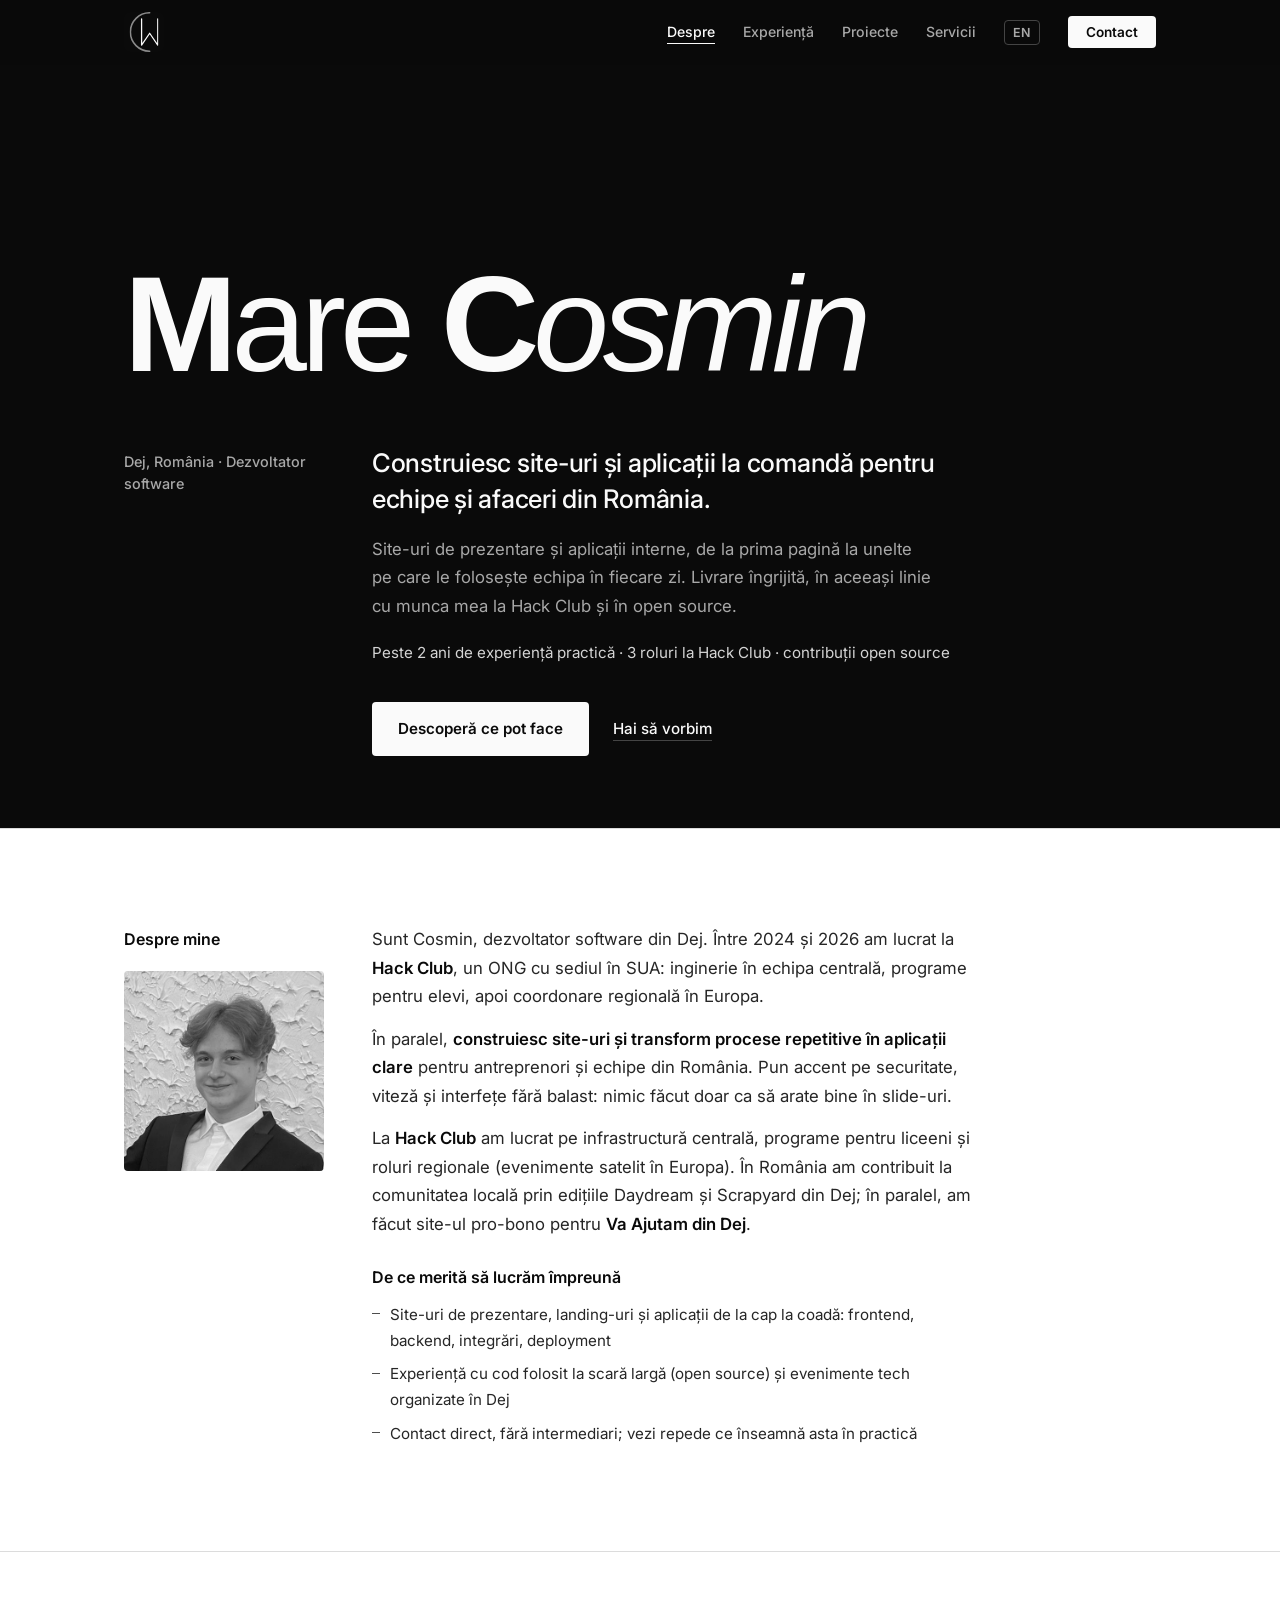
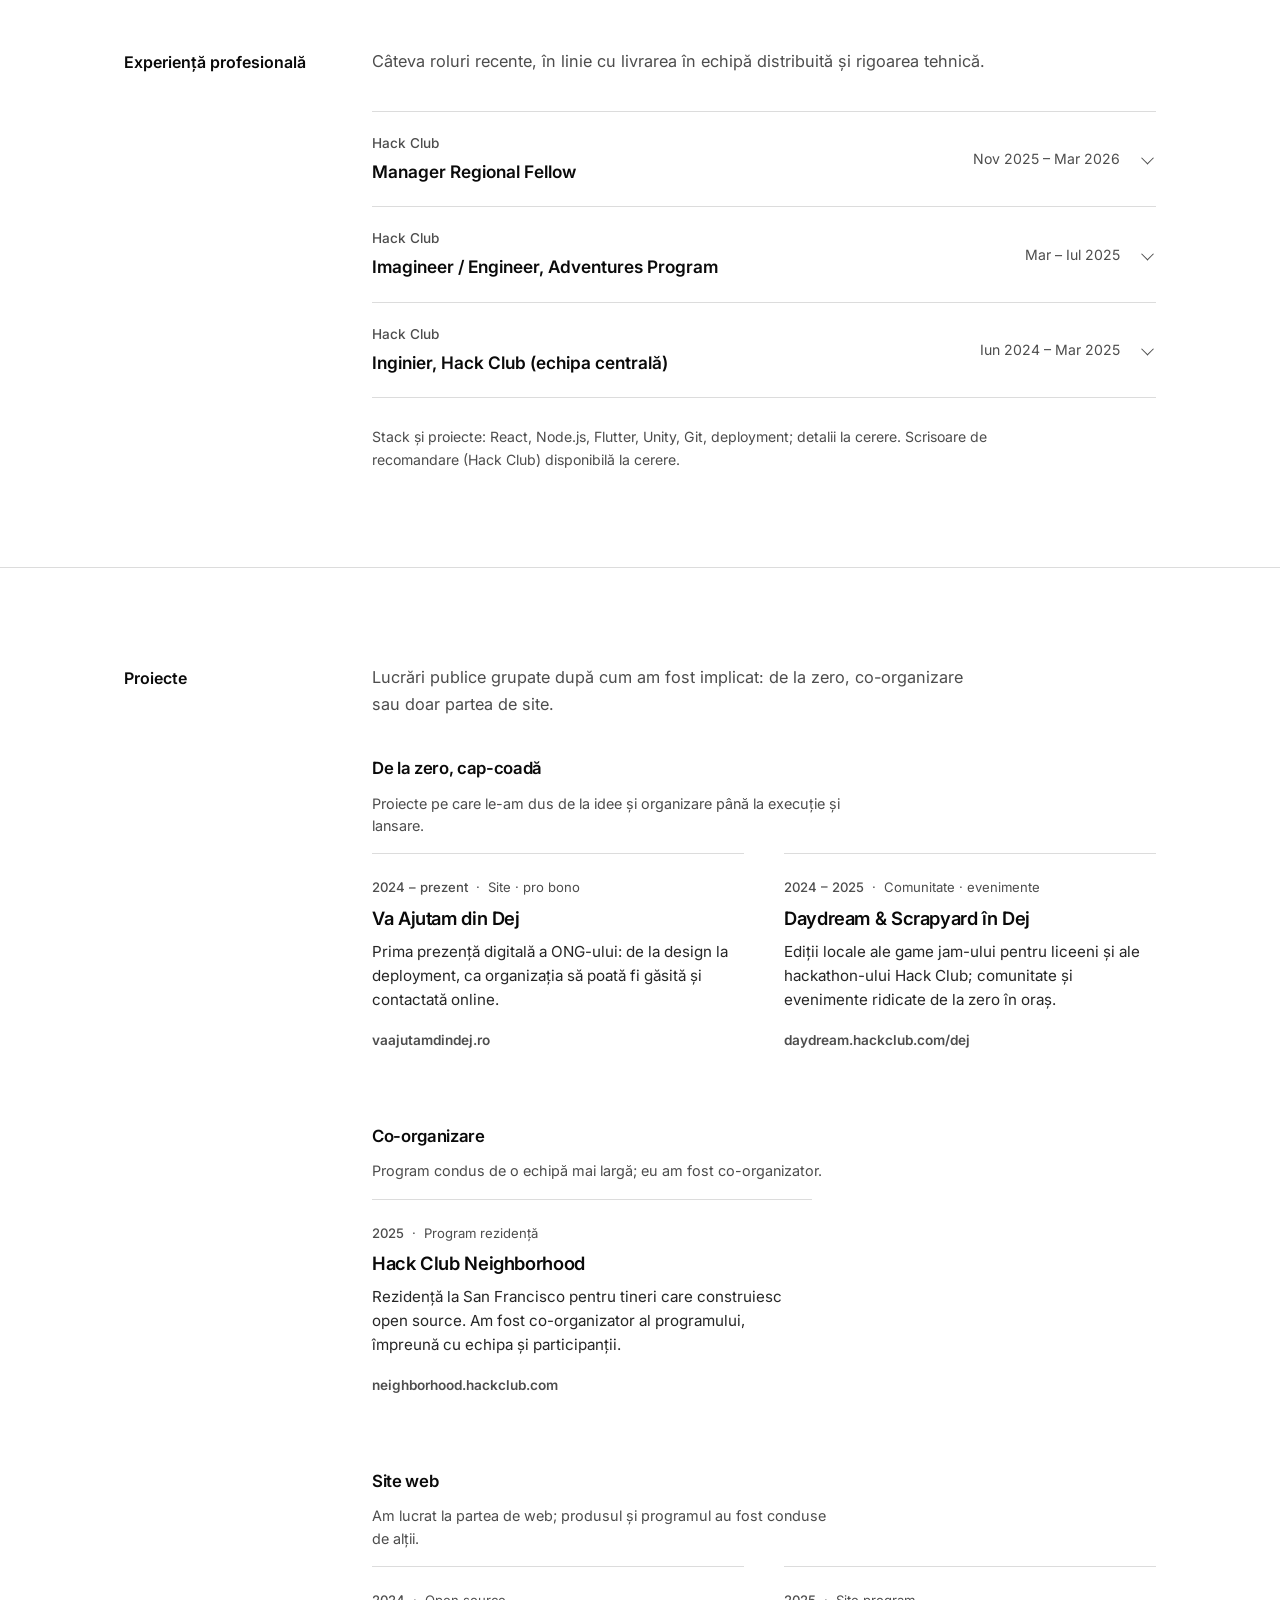
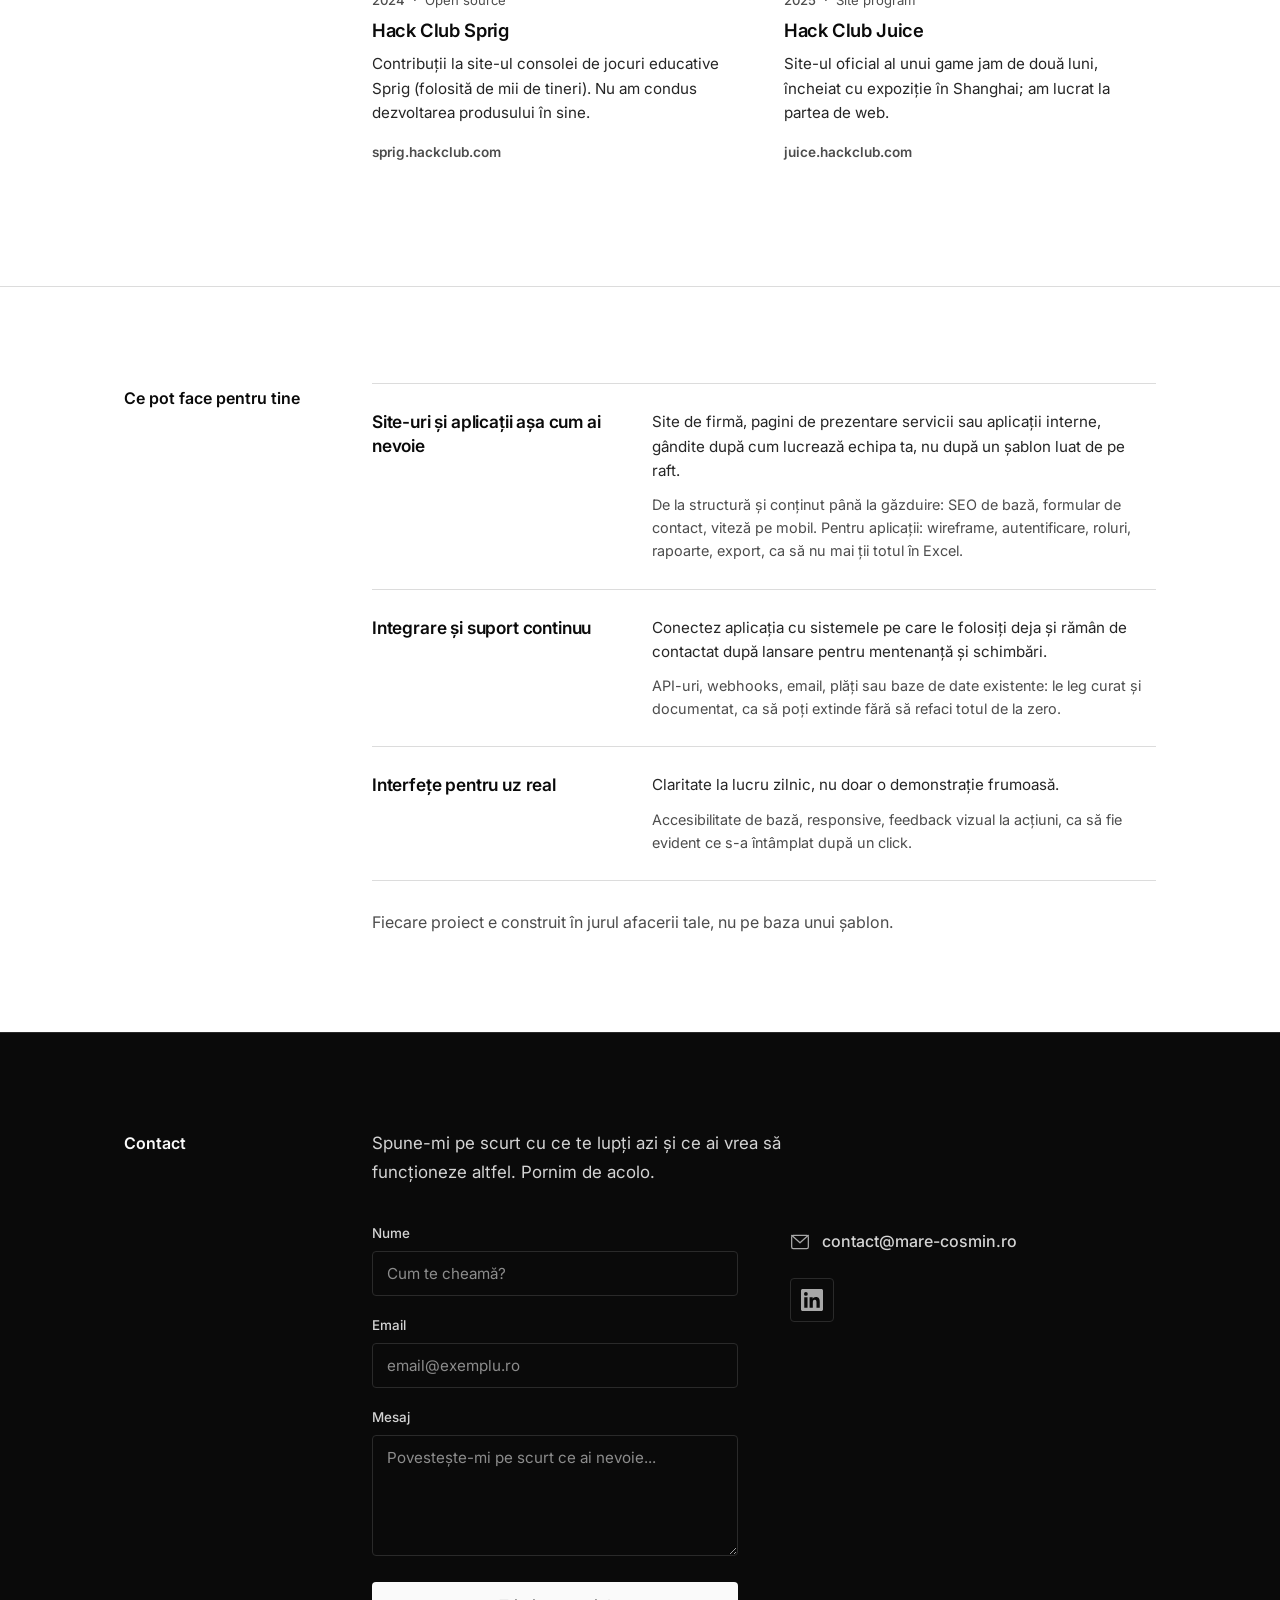
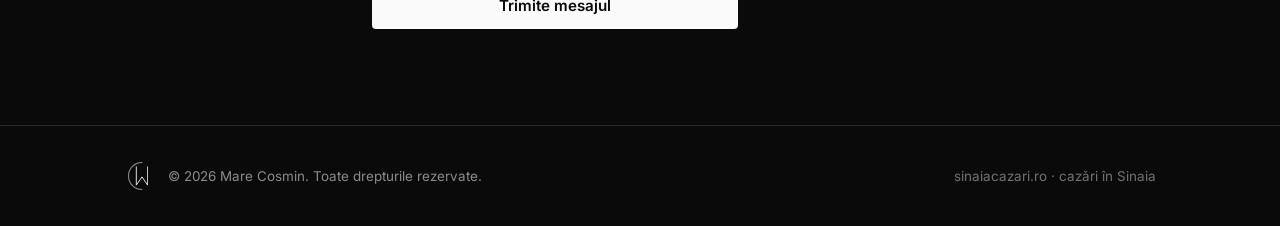
==== commit 1f413af7: "Light theme with dark bookends, readable case studies, folding on phones The all-dark palette read a" ====
--- a/index.html
+++ b/index.html
@@ -91,8 +91,9 @@
 
     <!-- Despre -->
     <section class="section" id="despre">
-        <div class="container">
+        <div class="container has-photo">
             <h2 class="section-title">Despre mine</h2>
+            <figure class="about-photo"><img src="public/poza-cosmin.jpg" width="470" height="470" alt="Cosmin Mare" loading="lazy" decoding="async"></figure>
             <div class="despre-layout">
                 <div class="despre-content">
                     <p>Sunt Cosmin, dezvoltator software din Dej. Între 2024 și 2026 am lucrat la <strong>Hack Club</strong>, un ONG cu sediul în SUA: inginerie în echipa centrală, programe pentru elevi, apoi coordonare regională în Europa.</p>
--- a/styles.css
+++ b/styles.css
@@ -32,17 +32,40 @@
 }
 
 :root {
+    /* Light page, dark bookends (nav, hero, contact, footer). Components only read these tokens. */
+    --bg-deep: #ffffff;
+    --bg-card: #f4f4f4;
+    --border: #dcdcdc;
+    --border-strong: #b8b8b8;
+    --text: #0a0a0a;
+    --text-soft: #262626;
+    --text-muted: #4d4d4d;
+    --text-faint: #666666;
+    --accent: #0a0a0a;
+    --radius: 4px;
+    --font-display: 'Inter', -apple-system, BlinkMacSystemFont, 'Segoe UI', sans-serif;
+}
+
+.nav,
+.hero,
+#contact,
+.footer {
     --bg-deep: #0a0a0a;
     --bg-card: #141414;
-    --border: #262626;
-    --border-strong: #3a3a3a;
+    --border: #2a2a2a;
+    --border-strong: #444444;
     --text: #fafafa;
     --text-soft: #d4d4d4;
-    --text-muted: #9a9a9a;
-    --text-faint: #808080;
+    --text-muted: #a8a8a8;
+    --text-faint: #8c8c8c;
     --accent: #fafafa;
-    --radius: 4px;
-    --font-display: 'Inter', -apple-system, BlinkMacSystemFont, 'Segoe UI', sans-serif;
+    color: var(--text);
+}
+
+.hero,
+#contact,
+.footer {
+    background: var(--bg-deep);
 }
 
 *, *::before, *::after {
@@ -463,6 +486,29 @@
     background: var(--text-muted);
 }
 
+.despre-layout {
+    grid-row: 1 / span 2;
+}
+
+.section > .container.has-photo {
+    grid-template-rows: auto 1fr;
+}
+
+.section > .container > .about-photo {
+    grid-column: 1;
+    grid-row: 2;
+    margin: 20px 0 0;
+}
+
+.about-photo img {
+    width: 100%;
+    height: auto;
+    aspect-ratio: 1;
+    object-fit: cover;
+    border-radius: var(--radius);
+    filter: grayscale(1) contrast(1.05);
+}
+
 /* --- Experiență --- */
 .experience-list {
     display: flex;
@@ -661,8 +707,8 @@
 }
 
 .proiect-desc {
-    font-size: 0.92rem;
-    color: var(--text-muted);
+    font-size: 0.95rem;
+    color: var(--text-soft);
     line-height: 1.6;
     flex: 1;
     margin-bottom: 16px;
@@ -1005,17 +1051,52 @@
 }
 
 .case-facts dt {
-    font-size: 0.82rem;
-    font-weight: 600;
-    color: var(--text-muted);
+    font-size: 0.85rem;
+    font-weight: 700;
+    color: var(--text);
     padding-top: 0.15rem;
 }
 
 .case-facts dd {
-    font-size: 0.92rem;
-    color: var(--text-muted);
-    line-height: 1.6;
+    font-size: 0.97rem;
+    color: var(--text);
+    line-height: 1.65;
     margin: 0;
+}
+
+/* Case study titles are buttons so they can fold on phones; inert on desktop */
+.case-toggle {
+    display: flex;
+    align-items: flex-start;
+    justify-content: space-between;
+    gap: 12px;
+    width: 100%;
+    padding: 0;
+    border: 0;
+    background: none;
+    font: inherit;
+    letter-spacing: inherit;
+    line-height: inherit;
+    color: inherit;
+    text-align: left;
+    cursor: default;
+}
+
+.case-toggle:disabled {
+    color: inherit;
+    opacity: 1;
+}
+
+.case-chevron {
+    display: none;
+    flex-shrink: 0;
+    width: 9px;
+    height: 9px;
+    margin-top: 0.4em;
+    border-right: 1.5px solid var(--text);
+    border-bottom: 1.5px solid var(--text);
+    transform: rotate(45deg);
+    transition: transform 0.25s ease;
 }
 
 @media (max-width: 768px) {
@@ -1158,6 +1239,39 @@
         grid-template-columns: 1fr;
         gap: 36px;
     }
+
+    .section > .container > .about-photo {
+        grid-column: 1;
+        grid-row: auto;
+        max-width: 140px;
+        margin: 0 0 20px;
+    }
+
+    .despre-layout {
+        grid-row: auto;
+    }
+
+    .section > .container.has-photo {
+        grid-template-rows: none;
+    }
+
+    .case-toggle {
+        cursor: pointer;
+        padding: 6px 0;
+    }
+
+    .case-chevron {
+        display: block;
+    }
+
+    .case-toggle[aria-expanded="true"] .case-chevron {
+        transform: translateY(0.2em) rotate(-135deg);
+    }
+
+    .case-item.is-collapsed .case-facts,
+    .case-item.is-collapsed .proiect-cta {
+        display: none;
+    }
 }
 
 @media (max-width: 480px) {
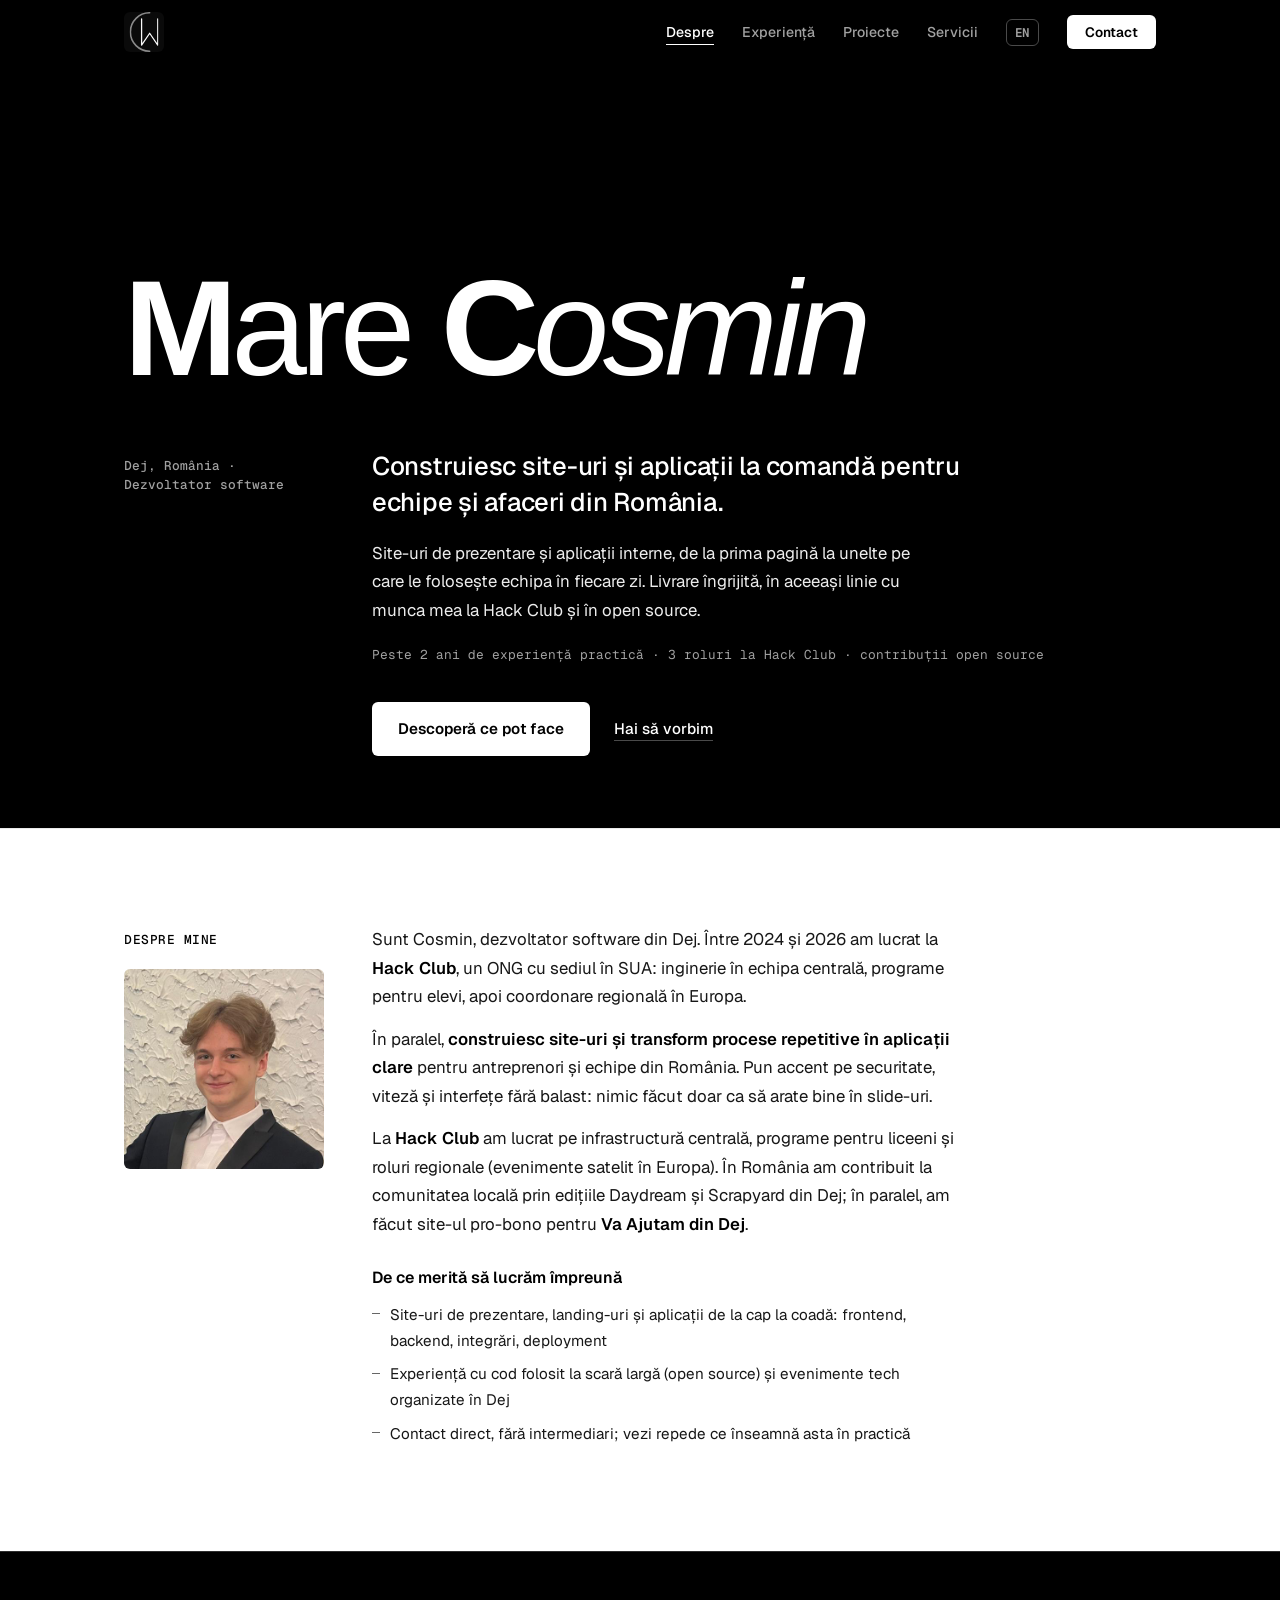
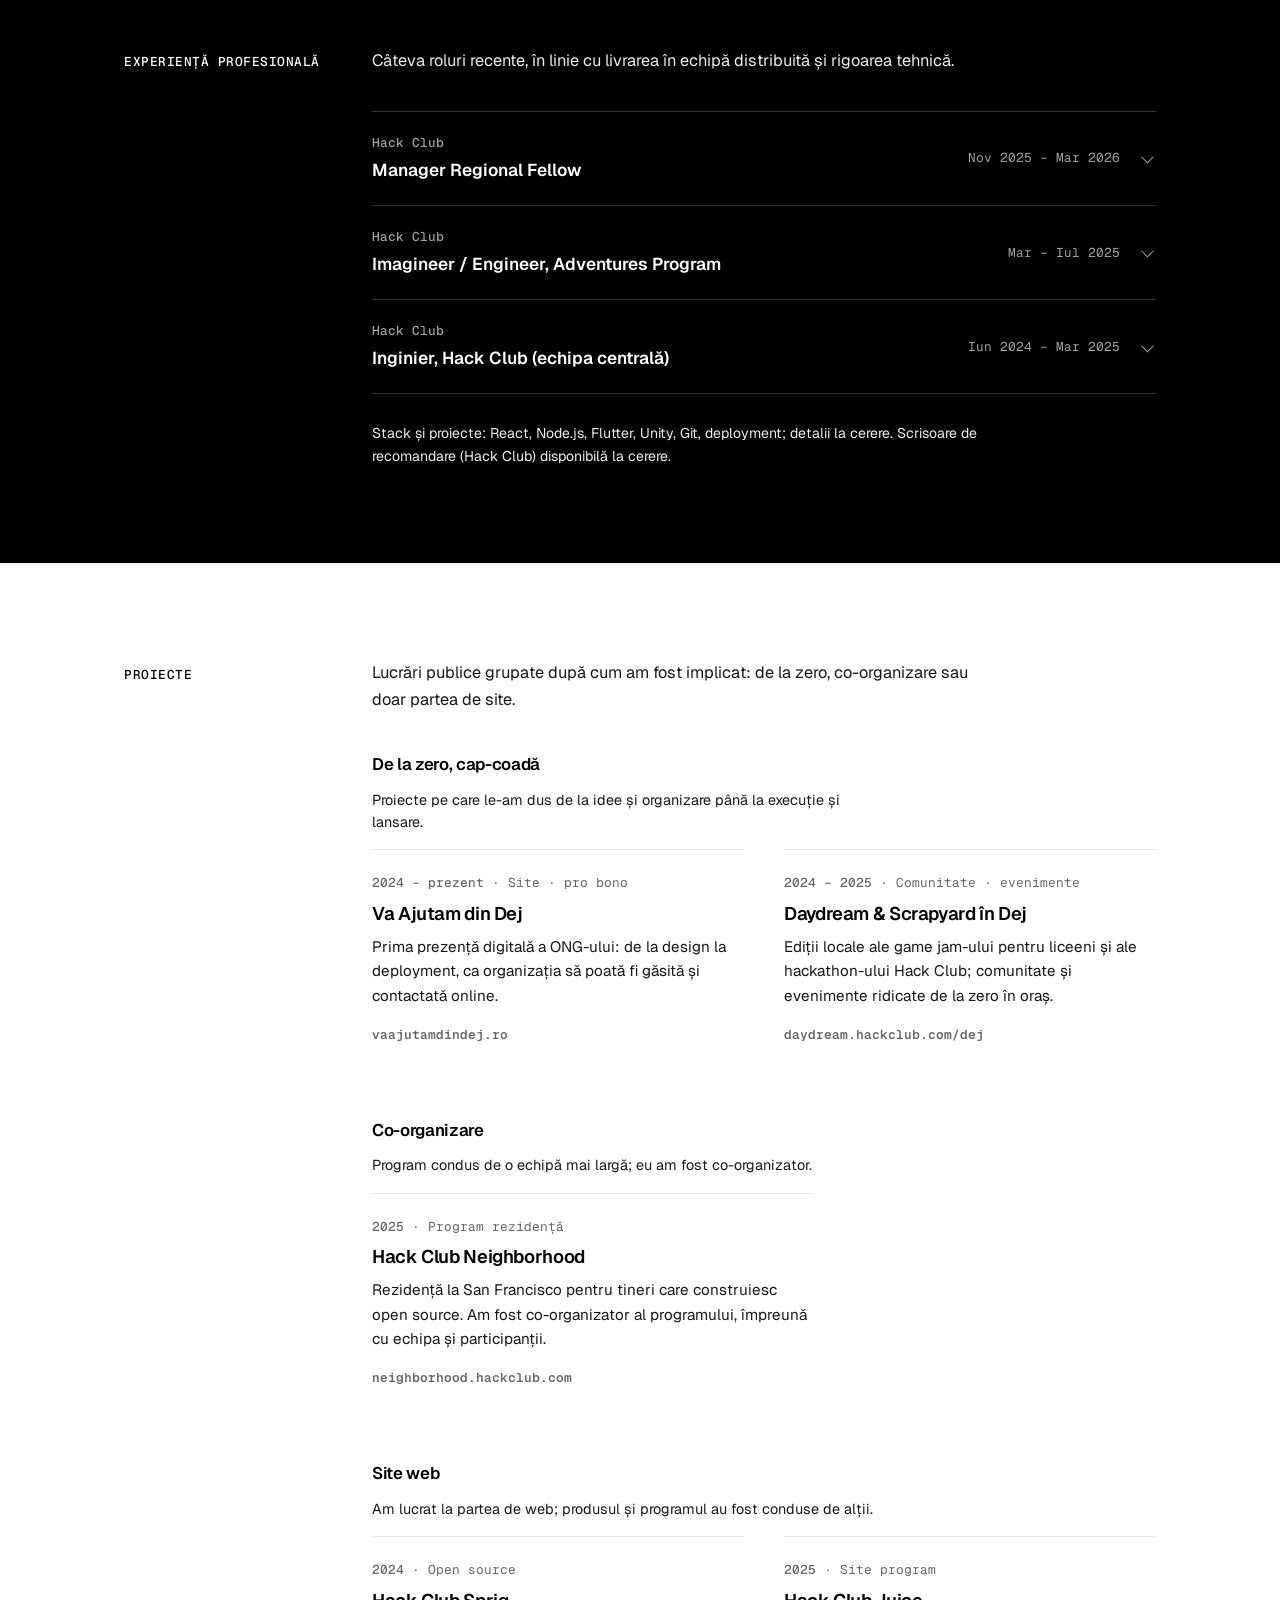
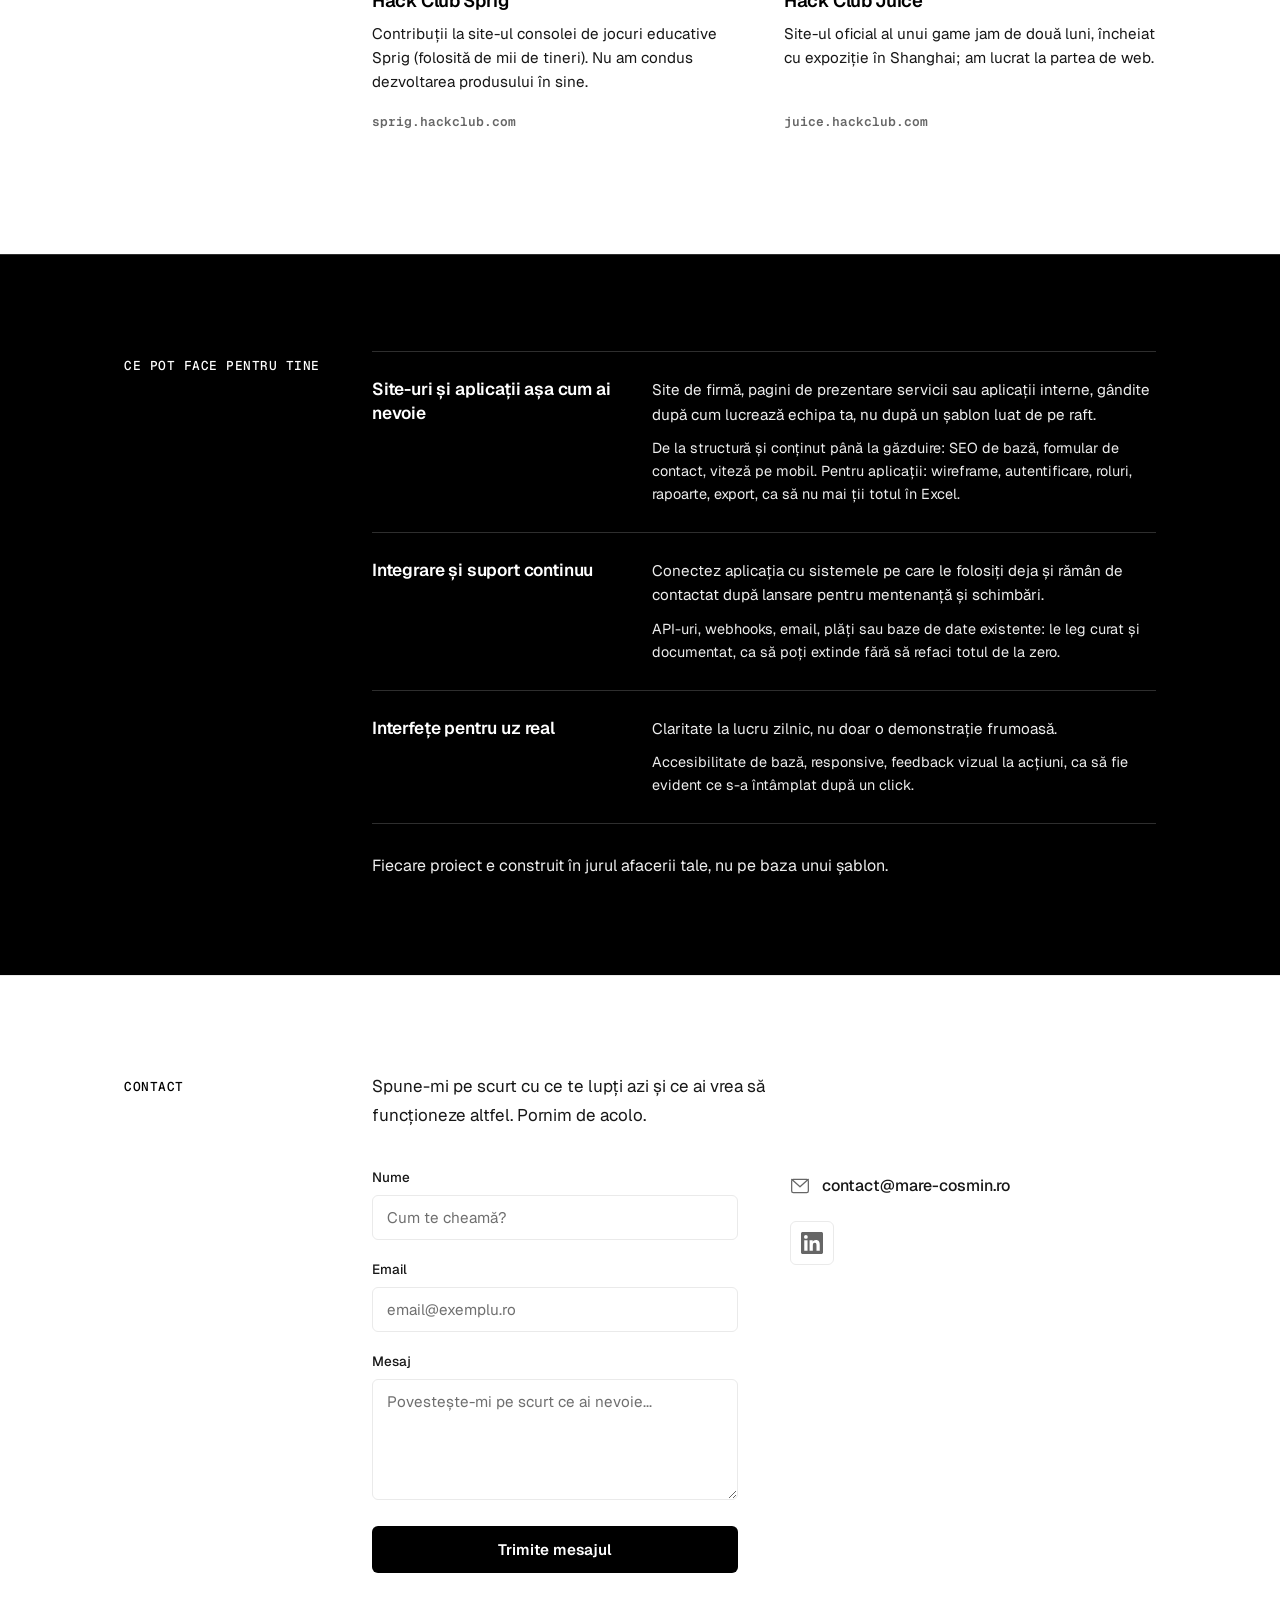
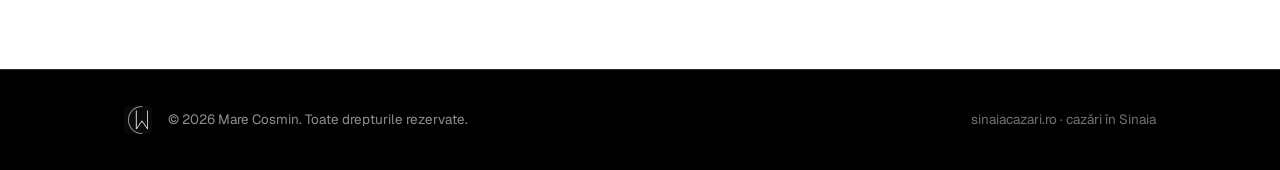
==== commit 20f2e940: "Raise contrast: true black and white, Geist, banded sections The softer palette read as greyscale. U" ====
--- a/index.html
+++ b/index.html
@@ -40,7 +40,7 @@
     <link rel="preconnect" href="https://api.web3forms.com" crossorigin>
     <link rel="preconnect" href="https://fonts.googleapis.com">
     <link rel="preconnect" href="https://fonts.gstatic.com" crossorigin>
-    <link href="https://fonts.googleapis.com/css2?family=Inter:wght@400;500;600;700&display=swap" rel="stylesheet">
+    <link href="https://fonts.googleapis.com/css2?family=Geist:wght@400;500;600;700&family=Geist+Mono:wght@400;500&display=swap" rel="stylesheet">
     <link rel="preconnect" href="https://fonts.cdnfonts.com" crossorigin>
     <link rel="stylesheet" href="styles.css">
     <script type="application/ld+json">
--- a/styles.css
+++ b/styles.css
@@ -32,39 +32,39 @@
 }
 
 :root {
-    /* Light page, dark bookends (nav, hero, contact, footer). Components only read these tokens. */
+    /* True black and white. Grey is only for small meta text and hairlines.
+       Odd sections of <main> (hero first), the nav and the footer are dark; the rest are light. */
     --bg-deep: #ffffff;
-    --bg-card: #f4f4f4;
-    --border: #dcdcdc;
-    --border-strong: #b8b8b8;
-    --text: #0a0a0a;
-    --text-soft: #262626;
-    --text-muted: #4d4d4d;
-    --text-faint: #666666;
-    --accent: #0a0a0a;
-    --radius: 4px;
-    --font-display: 'Inter', -apple-system, BlinkMacSystemFont, 'Segoe UI', sans-serif;
+    --bg-card: #fafafa;
+    --border: #eaeaea;
+    --border-strong: #c9c9c9;
+    --text: #000000;
+    --text-soft: #171717;
+    --text-muted: #666666;
+    --text-faint: #6f6f6f;
+    --accent: #000000;
+    --radius: 6px;
+    --font-display: 'Geist', 'Inter', -apple-system, BlinkMacSystemFont, 'Segoe UI', sans-serif;
+    --font-mono: 'Geist Mono', ui-monospace, 'SF Mono', Menlo, Consolas, monospace;
 }
 
 .nav,
-.hero,
-#contact,
-.footer {
-    --bg-deep: #0a0a0a;
-    --bg-card: #141414;
-    --border: #2a2a2a;
-    --border-strong: #444444;
-    --text: #fafafa;
-    --text-soft: #d4d4d4;
-    --text-muted: #a8a8a8;
-    --text-faint: #8c8c8c;
-    --accent: #fafafa;
-    color: var(--text);
-}
-
-.hero,
-#contact,
-.footer {
+.footer,
+main > section:nth-child(odd) {
+    --bg-deep: #000000;
+    --bg-card: #0a0a0a;
+    --border: #2e2e2e;
+    --border-strong: #4a4a4a;
+    --text: #ffffff;
+    --text-soft: #ededed;
+    --text-muted: #a1a1a1;
+    --text-faint: #8f8f8f;
+    --accent: #ffffff;
+    color: var(--text);
+}
+
+.footer,
+main > section:nth-child(odd) {
     background: var(--bg-deep);
 }
 
@@ -81,7 +81,7 @@
 }
 
 body {
-    font-family: 'Inter', -apple-system, BlinkMacSystemFont, 'Segoe UI', sans-serif;
+    font-family: var(--font-display);
     color: var(--text);
     background: var(--bg-deep);
     line-height: 1.7;
@@ -156,7 +156,7 @@
     left: 0;
     right: 0;
     z-index: 100;
-    background: rgba(10, 10, 10, 0.92);
+    background: rgba(0, 0, 0, 0.92);
     backdrop-filter: blur(14px);
     -webkit-backdrop-filter: blur(14px);
     border-bottom: 1px solid transparent;
@@ -506,7 +506,6 @@
     aspect-ratio: 1;
     object-fit: cover;
     border-radius: var(--radius);
-    filter: grayscale(1) contrast(1.05);
 }
 
 /* --- Experiență --- */
@@ -1109,7 +1108,7 @@
         top: 64px;
         left: 0;
         right: 0;
-        background: rgba(10, 10, 10, 0.97);
+        background: rgba(0, 0, 0, 0.97);
         backdrop-filter: blur(14px);
         flex-direction: column;
         padding: 22px;
@@ -1288,3 +1287,56 @@
         padding: 0 20px;
     }
 }
+
+/* --- Contrast and type overrides (kept last on purpose) --- */
+.hero-desc,
+.section-lead,
+.experience-body p,
+.experience-footnote,
+.proiecte-group-lead,
+.serviciu-card .serviciu-extra,
+.servicii-footer,
+.contact-intro {
+    color: var(--text-soft);
+}
+
+.section-title,
+.hero-tagline,
+.hero-facts,
+.proiect-meta,
+.proiect-cta,
+.experience-org,
+.experience-dates,
+.case-facts dt,
+.nav-links a.nav-lang {
+    font-family: var(--font-mono);
+}
+
+.section-title {
+    font-size: 0.8rem;
+    font-weight: 500;
+    text-transform: uppercase;
+    letter-spacing: 0.04em;
+    padding-top: 0.35rem;
+}
+
+.hero-tagline,
+.hero-facts,
+.proiect-meta,
+.proiect-cta,
+.experience-org,
+.experience-dates {
+    font-size: 0.8rem;
+    letter-spacing: 0;
+}
+
+.case-facts dt {
+    font-size: 0.78rem;
+    font-weight: 500;
+    text-transform: uppercase;
+    letter-spacing: 0.03em;
+}
+
+.hero-facts {
+    color: var(--text-muted);
+}
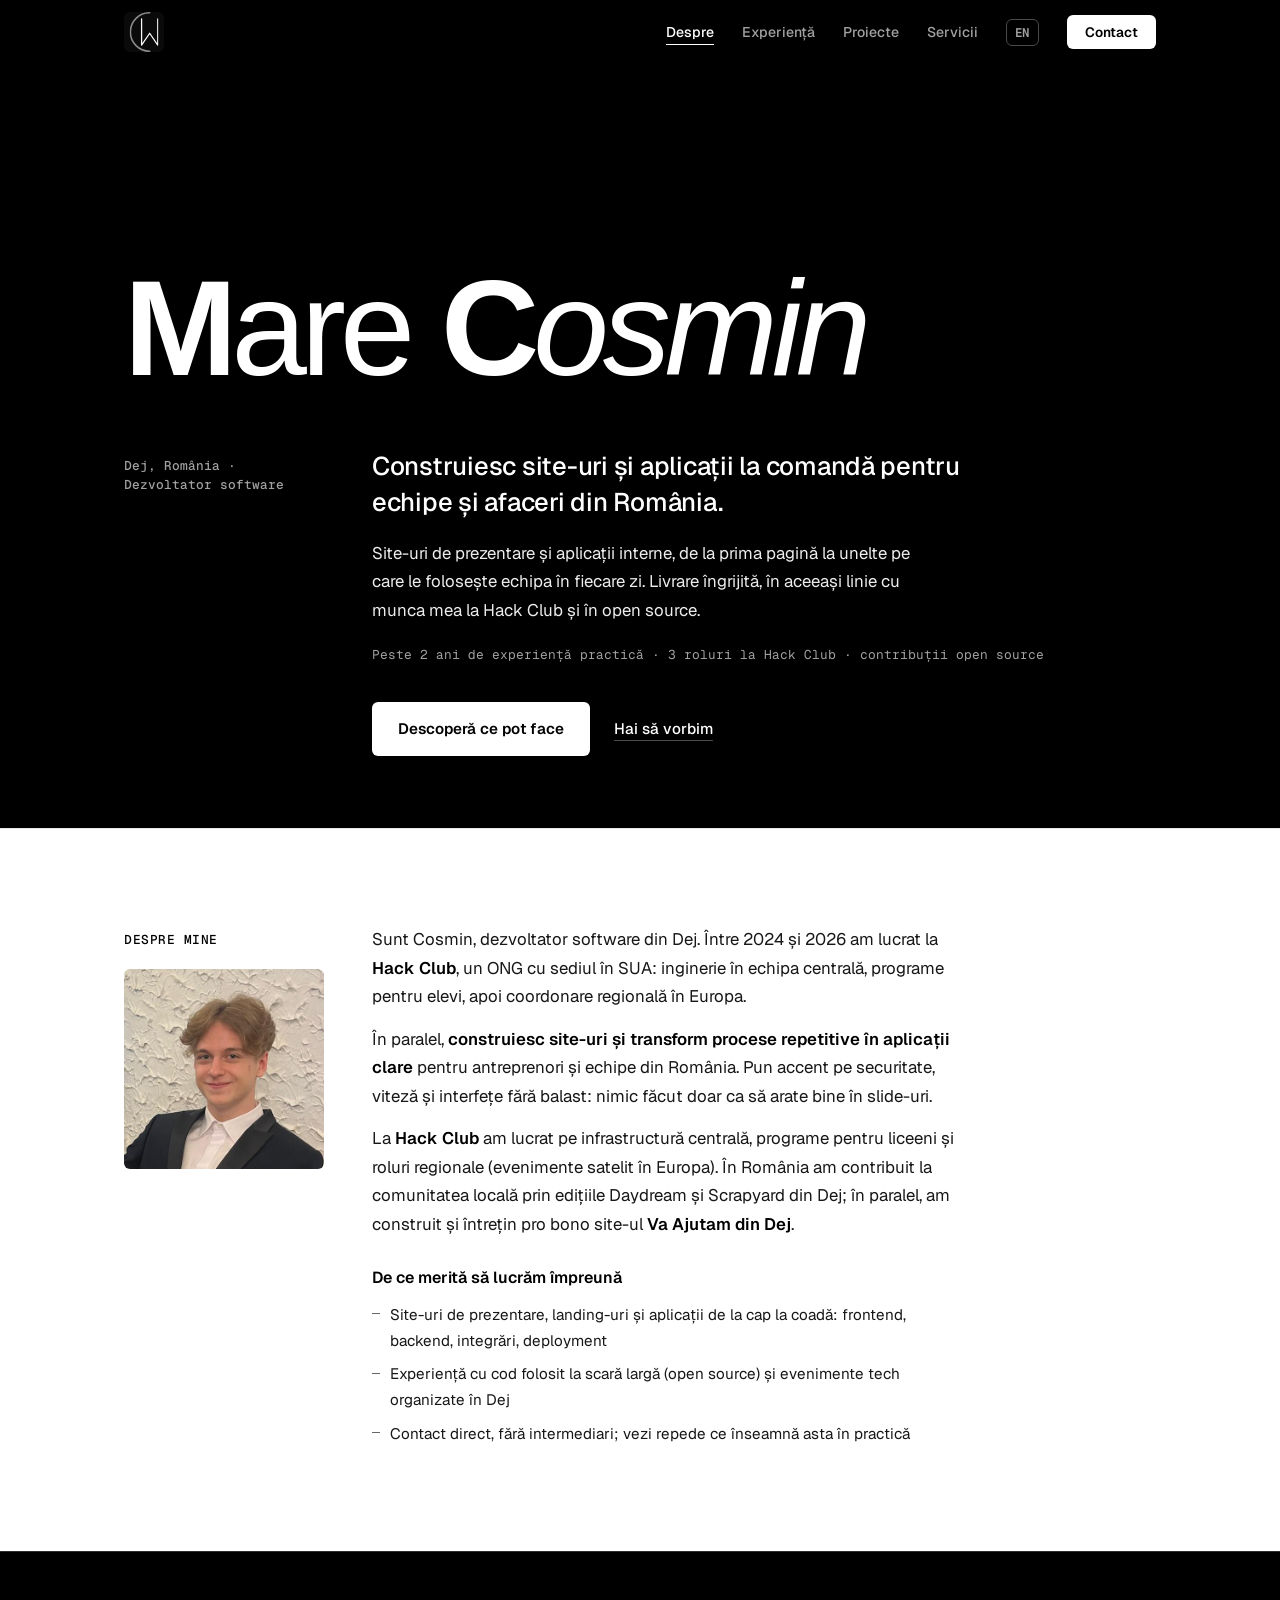
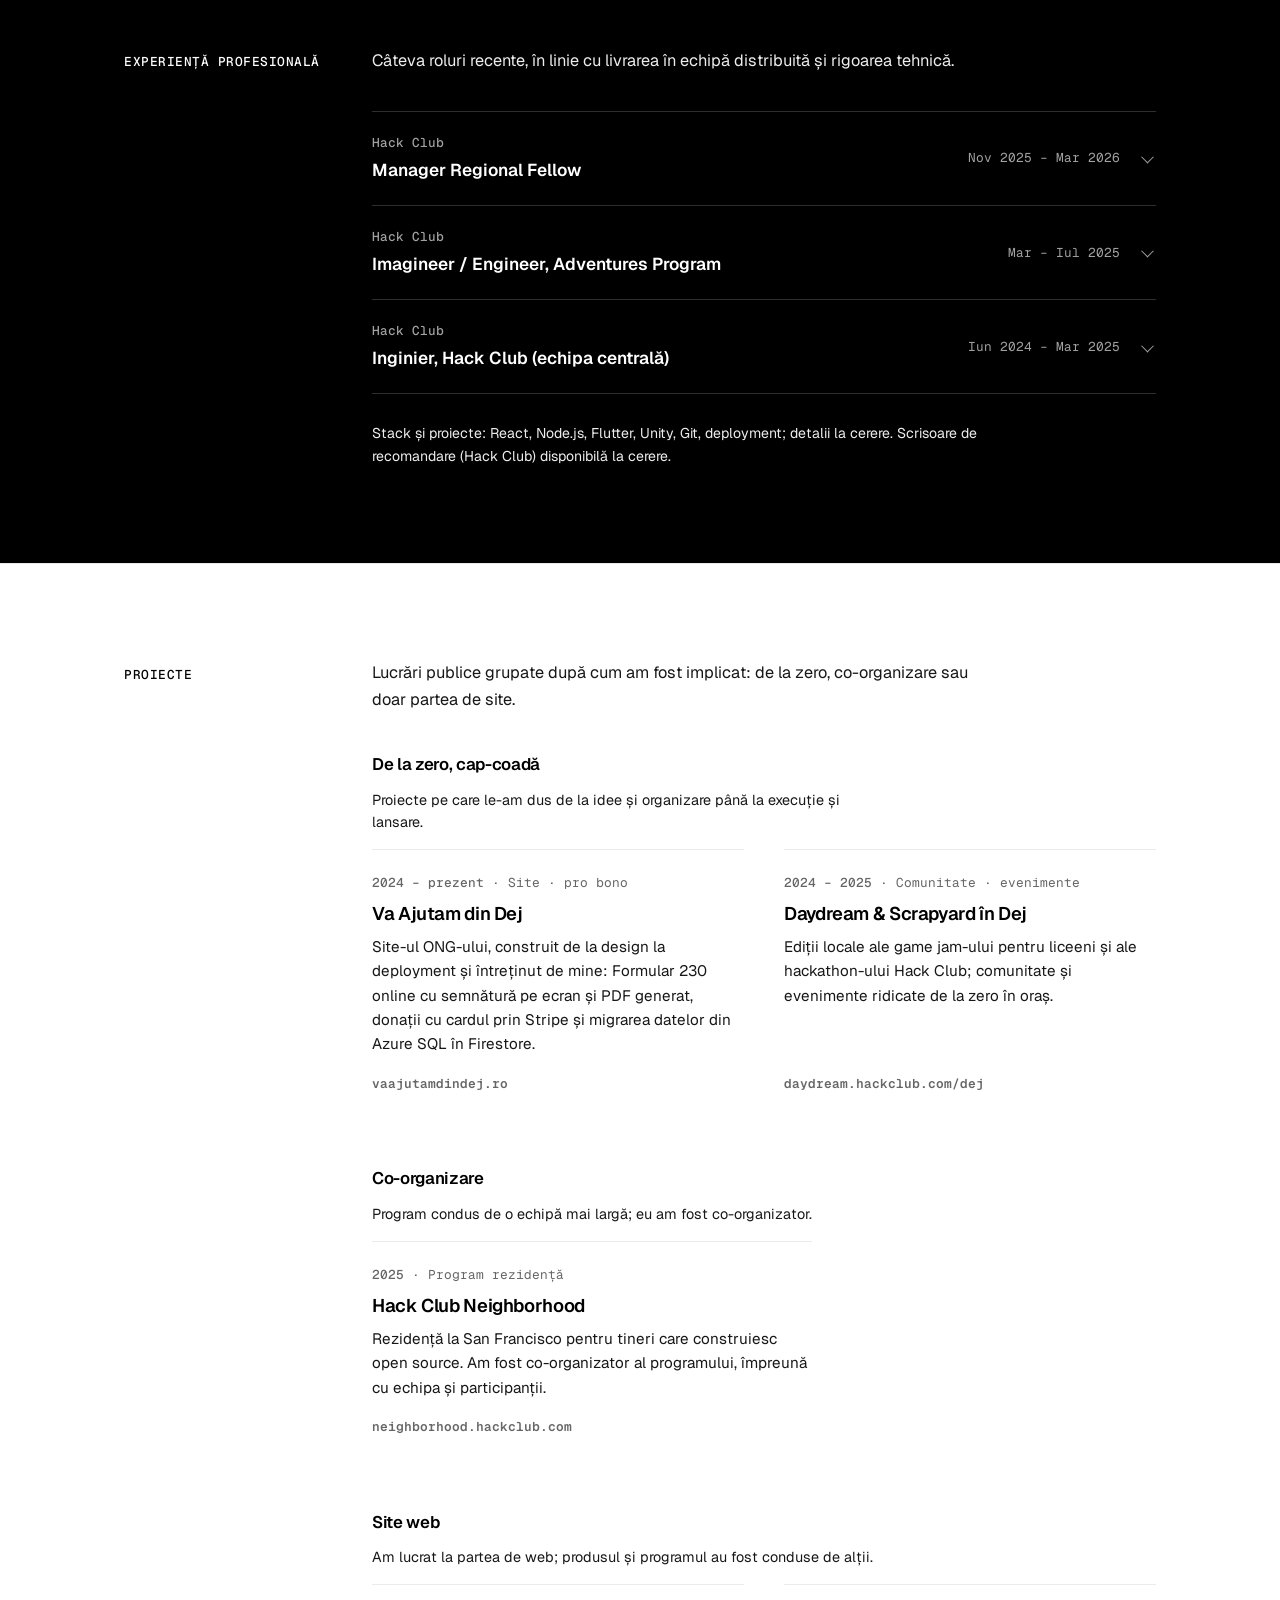
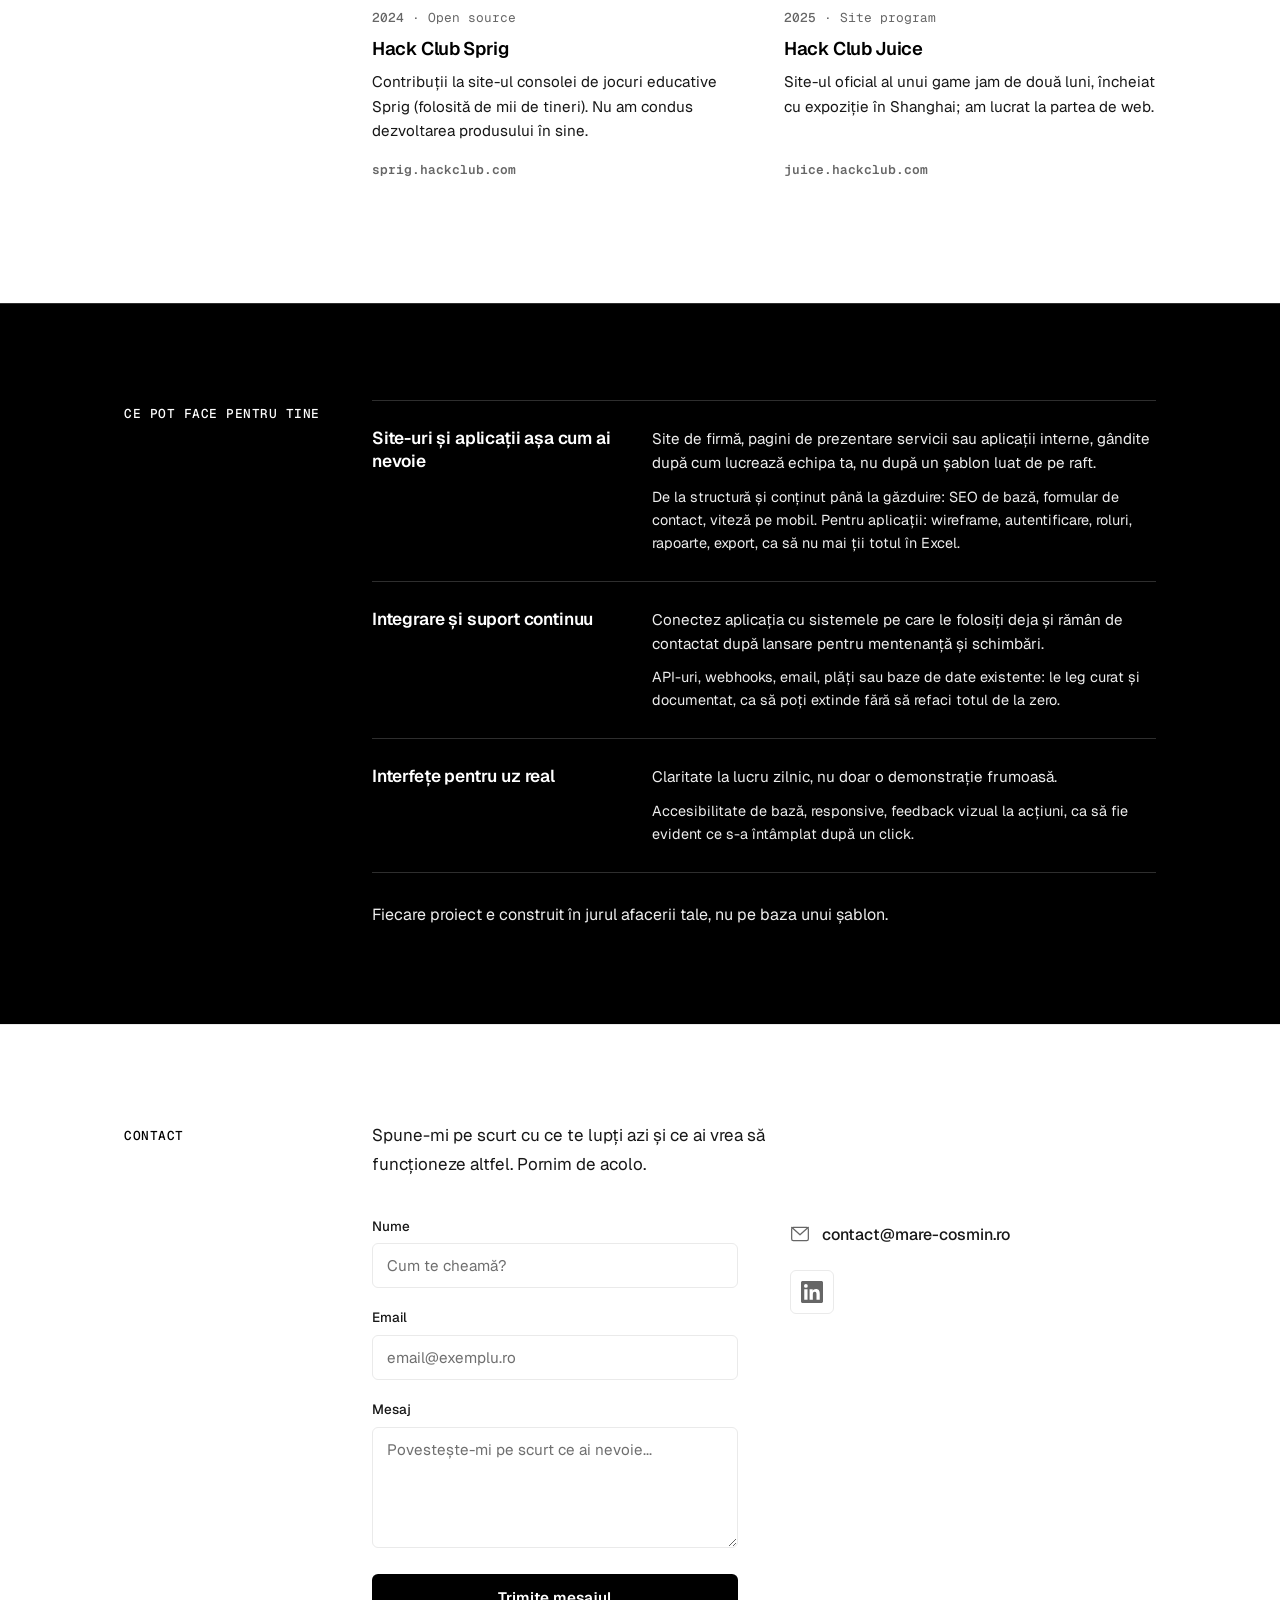
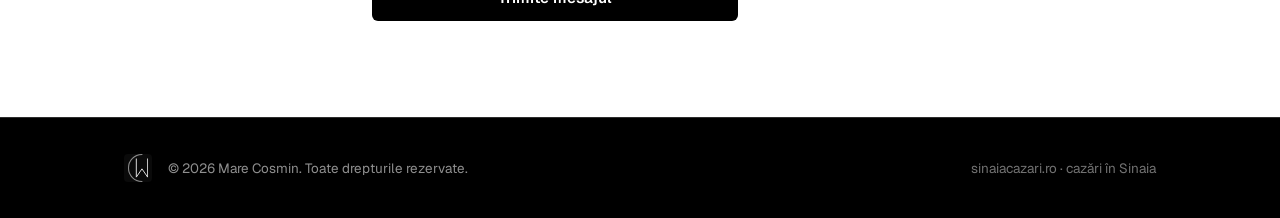
==== commit 647f2d3b: "Describe the full Va Ajutam din Dej build, not just the migration Co-Authored-By: Claude Sonnet 5.5 " ====
--- a/index.html
+++ b/index.html
@@ -98,7 +98,7 @@
                 <div class="despre-content">
                     <p>Sunt Cosmin, dezvoltator software din Dej. Între 2024 și 2026 am lucrat la <strong>Hack Club</strong>, un ONG cu sediul în SUA: inginerie în echipa centrală, programe pentru elevi, apoi coordonare regională în Europa.</p>
                     <p>În paralel, <strong>construiesc site-uri și transform procese repetitive în aplicații clare</strong> pentru antreprenori și echipe din România. Pun accent pe securitate, viteză și interfețe fără balast: nimic făcut doar ca să arate bine în slide-uri.</p>
-                    <p>La <strong>Hack Club</strong> am lucrat pe infrastructură centrală, programe pentru liceeni și roluri regionale (evenimente satelit în Europa). În România am contribuit la comunitatea locală prin edițiile Daydream și Scrapyard din Dej; în paralel, am făcut site-ul pro-bono pentru <strong>Va Ajutam din Dej</strong>.</p>
+                    <p>La <strong>Hack Club</strong> am lucrat pe infrastructură centrală, programe pentru liceeni și roluri regionale (evenimente satelit în Europa). În România am contribuit la comunitatea locală prin edițiile Daydream și Scrapyard din Dej; în paralel, am construit și întrețin pro bono site-ul <strong>Va Ajutam din Dej</strong>.</p>
                     <div class="despre-meta">
                         <h3>De ce merită să lucrăm împreună</h3>
                         <ul>
@@ -169,7 +169,7 @@
                         <a class="proiect-card" href="https://vaajutamdindej.ro" target="_blank" rel="noopener noreferrer">
                             <span class="proiect-meta"><span class="proiect-year">2024 – prezent</span><span class="proiect-kind">Site · pro bono</span></span>
                             <h3 class="proiect-title">Va Ajutam din Dej</h3>
-                            <p class="proiect-desc">Prima prezență digitală a ONG-ului: de la design la deployment, ca organizația să poată fi găsită și contactată online.</p>
+                            <p class="proiect-desc">Site-ul ONG-ului, construit de la design la deployment și întreținut de mine: Formular 230 online cu semnătură pe ecran și PDF generat, donații cu cardul prin Stripe și migrarea datelor din Azure SQL în Firestore.</p>
                             <span class="proiect-cta">vaajutamdindej.ro</span>
                         </a>
                         <a class="proiect-card" href="https://daydream.hackclub.com/dej" target="_blank" rel="noopener noreferrer">
--- a/styles.css
+++ b/styles.css
@@ -156,9 +156,8 @@
     left: 0;
     right: 0;
     z-index: 100;
-    background: rgba(0, 0, 0, 0.92);
-    backdrop-filter: blur(14px);
-    -webkit-backdrop-filter: blur(14px);
+    /* Solid on purpose: backdrop-filter on a fixed bar flickers while scrolling over black/white sections */
+    background: #000000;
     border-bottom: 1px solid transparent;
     transition: border-color 0.3s ease;
 }
@@ -1108,8 +1107,7 @@
         top: 64px;
         left: 0;
         right: 0;
-        background: rgba(0, 0, 0, 0.97);
-        backdrop-filter: blur(14px);
+        background: #000000;
         flex-direction: column;
         padding: 22px;
         gap: 18px;
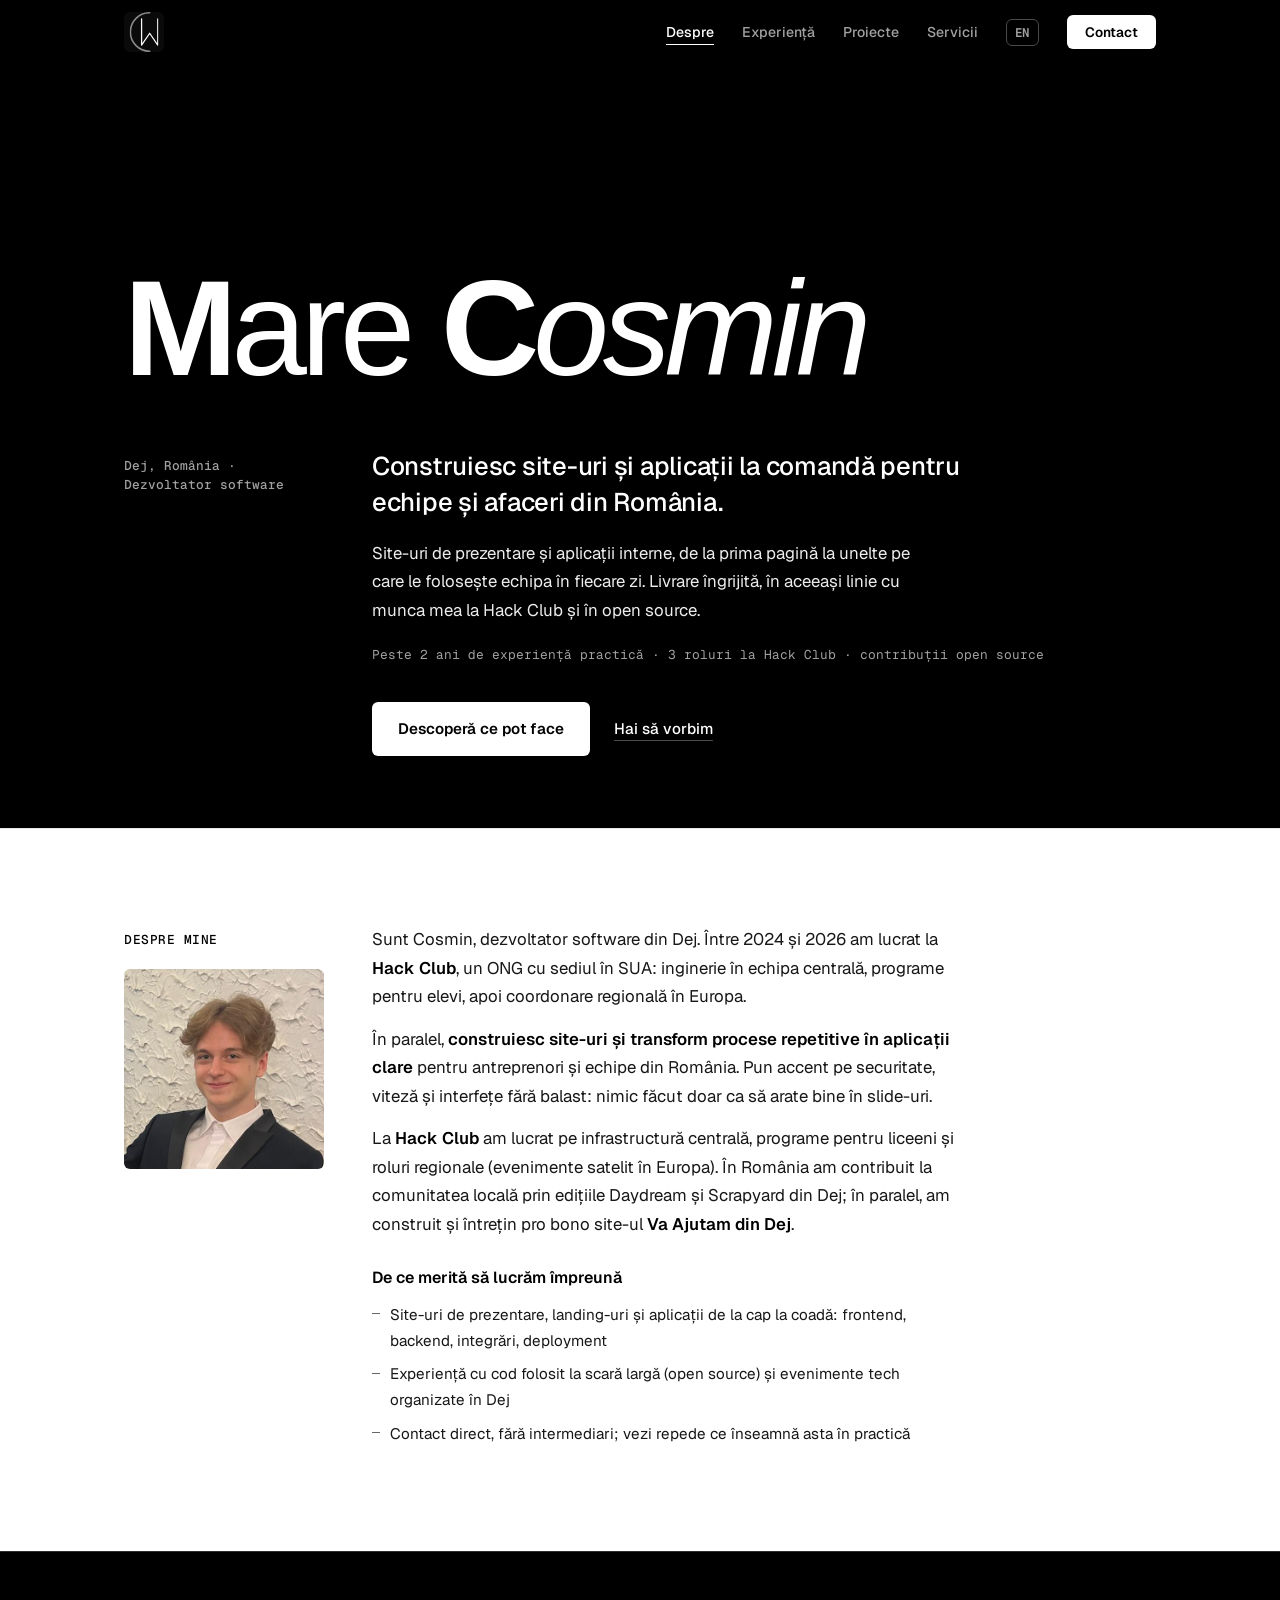
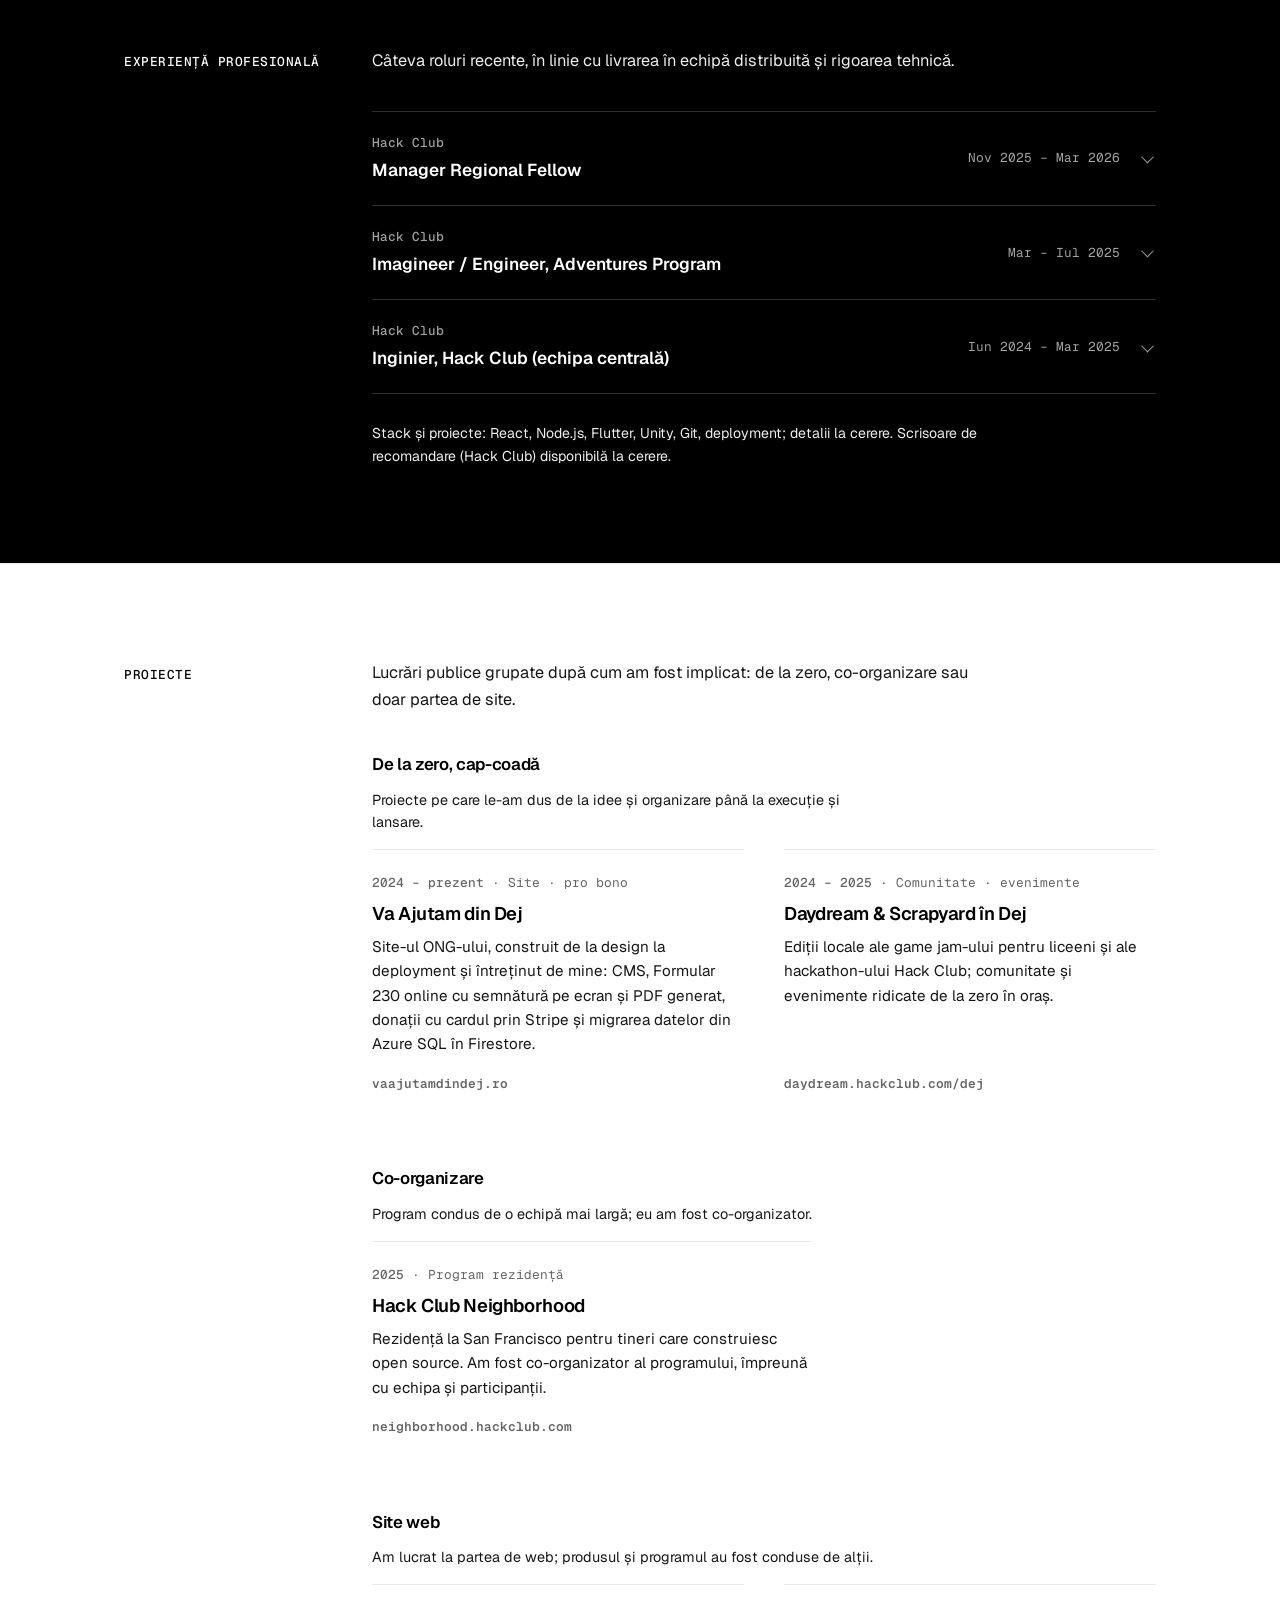
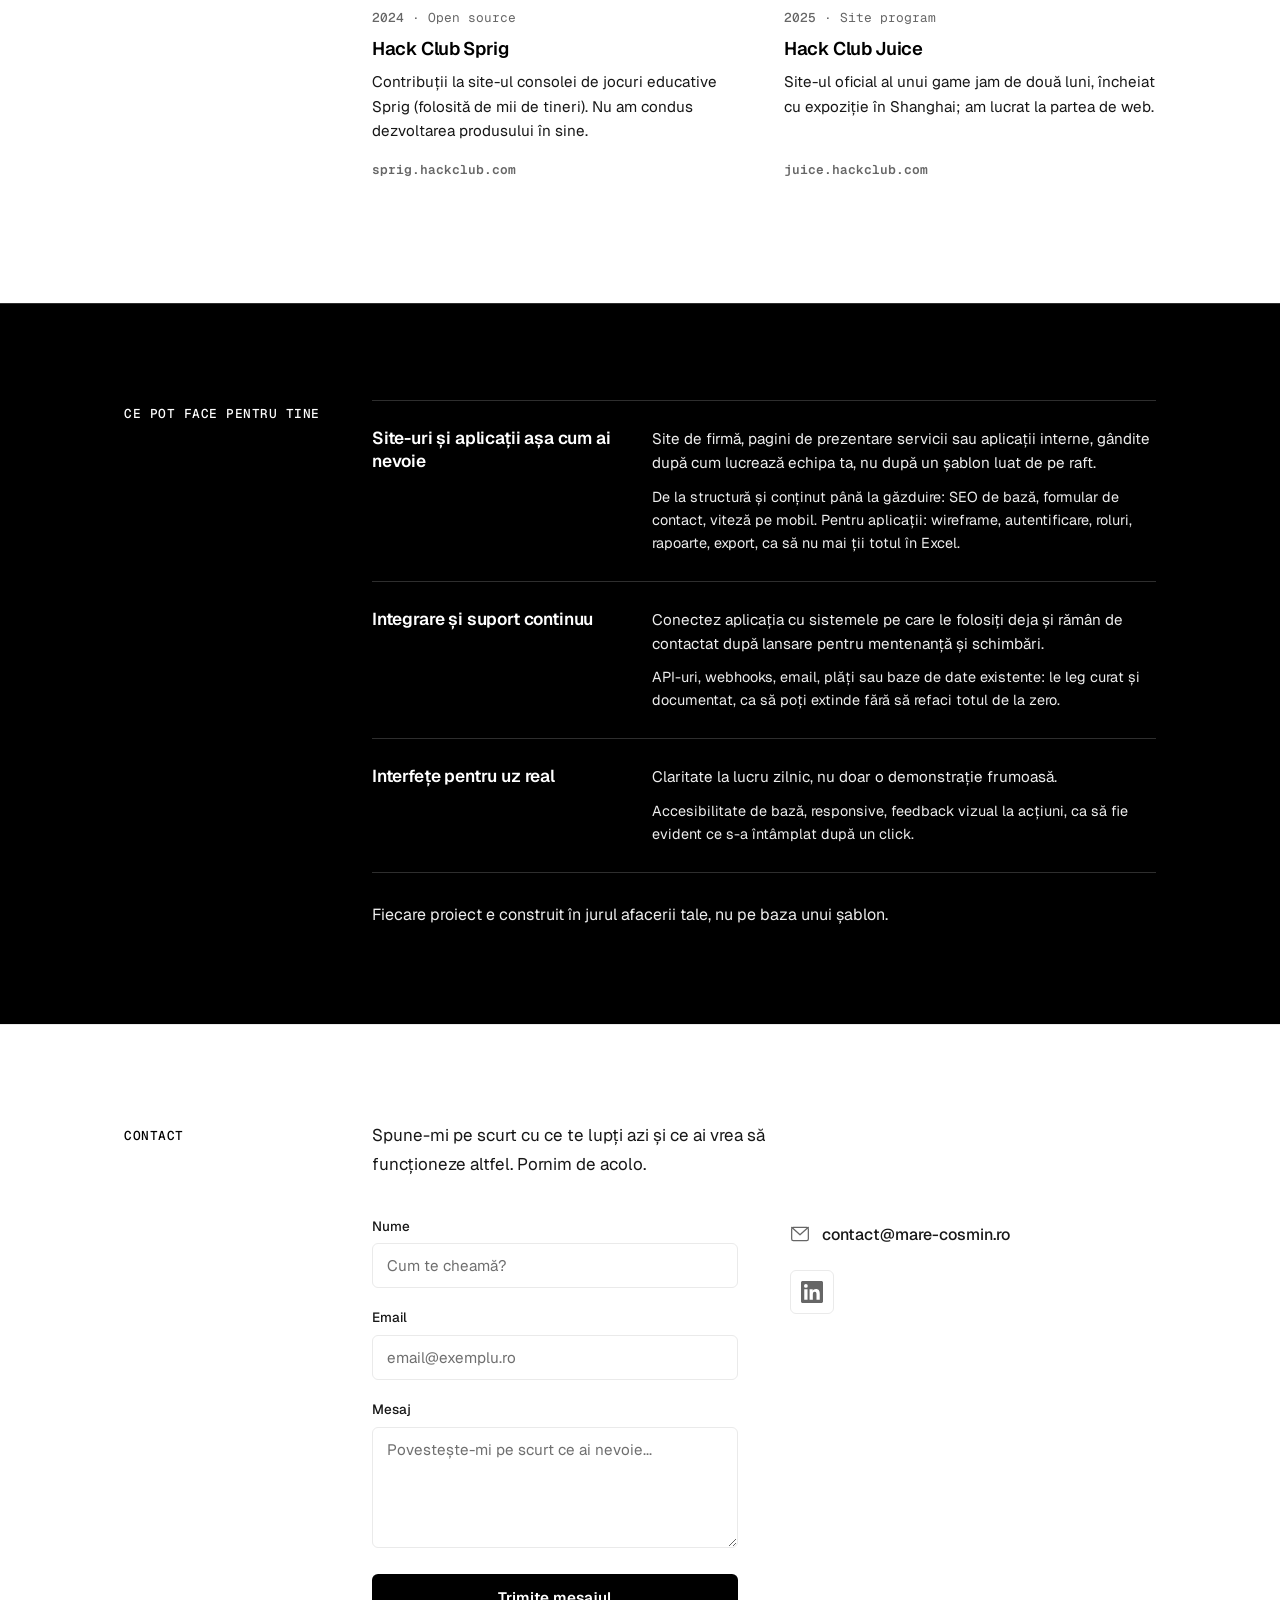
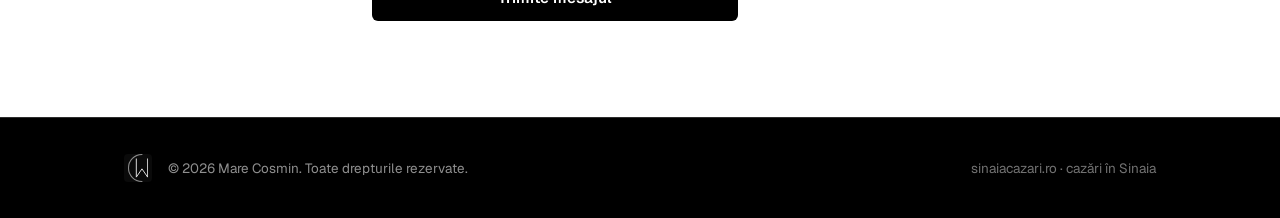
==== commit 11171fb5: "Mention the CMS built for Va Ajutam din Dej Co-Authored-By: Claude Sonnet 5.5 <noreply@anthropic.com" ====
--- a/index.html
+++ b/index.html
@@ -169,7 +169,7 @@
                         <a class="proiect-card" href="https://vaajutamdindej.ro" target="_blank" rel="noopener noreferrer">
                             <span class="proiect-meta"><span class="proiect-year">2024 – prezent</span><span class="proiect-kind">Site · pro bono</span></span>
                             <h3 class="proiect-title">Va Ajutam din Dej</h3>
-                            <p class="proiect-desc">Site-ul ONG-ului, construit de la design la deployment și întreținut de mine: Formular 230 online cu semnătură pe ecran și PDF generat, donații cu cardul prin Stripe și migrarea datelor din Azure SQL în Firestore.</p>
+                            <p class="proiect-desc">Site-ul ONG-ului, construit de la design la deployment și întreținut de mine: CMS, Formular 230 online cu semnătură pe ecran și PDF generat, donații cu cardul prin Stripe și migrarea datelor din Azure SQL în Firestore.</p>
                             <span class="proiect-cta">vaajutamdindej.ro</span>
                         </a>
                         <a class="proiect-card" href="https://daydream.hackclub.com/dej" target="_blank" rel="noopener noreferrer">
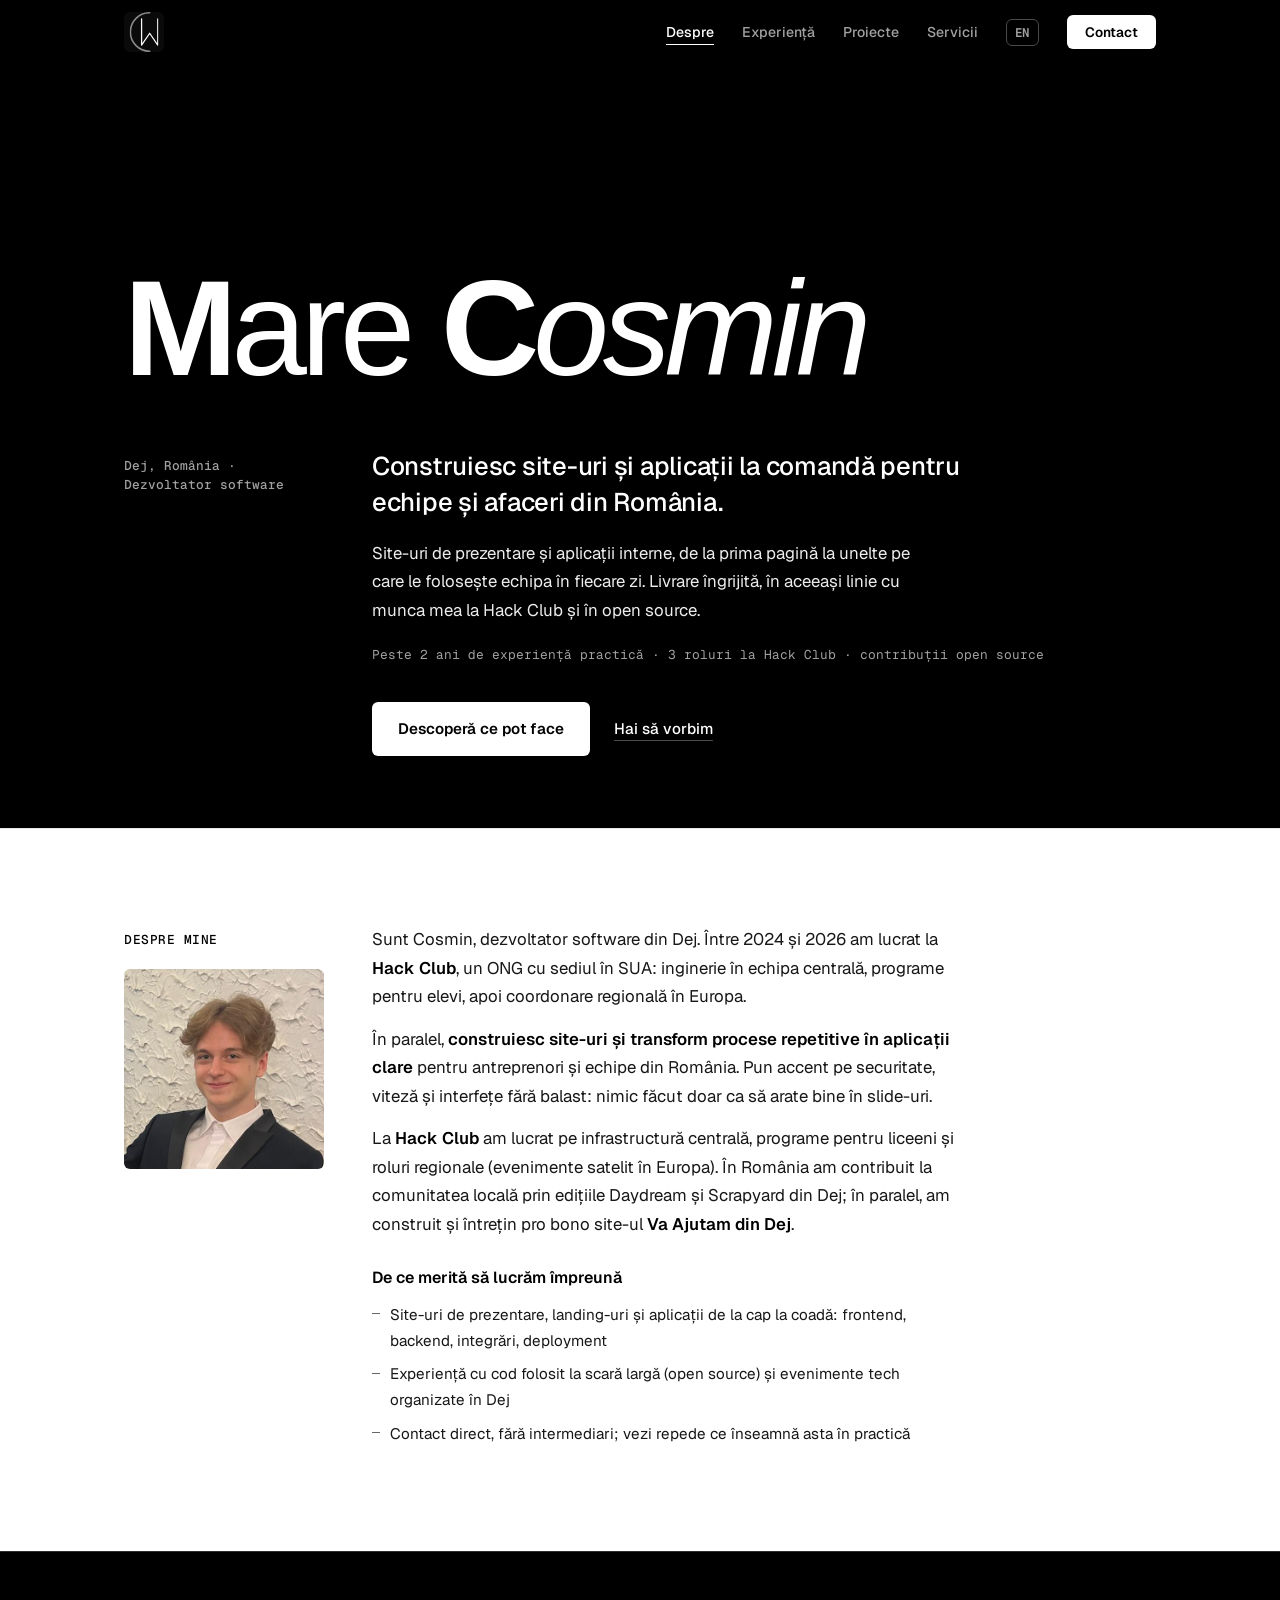
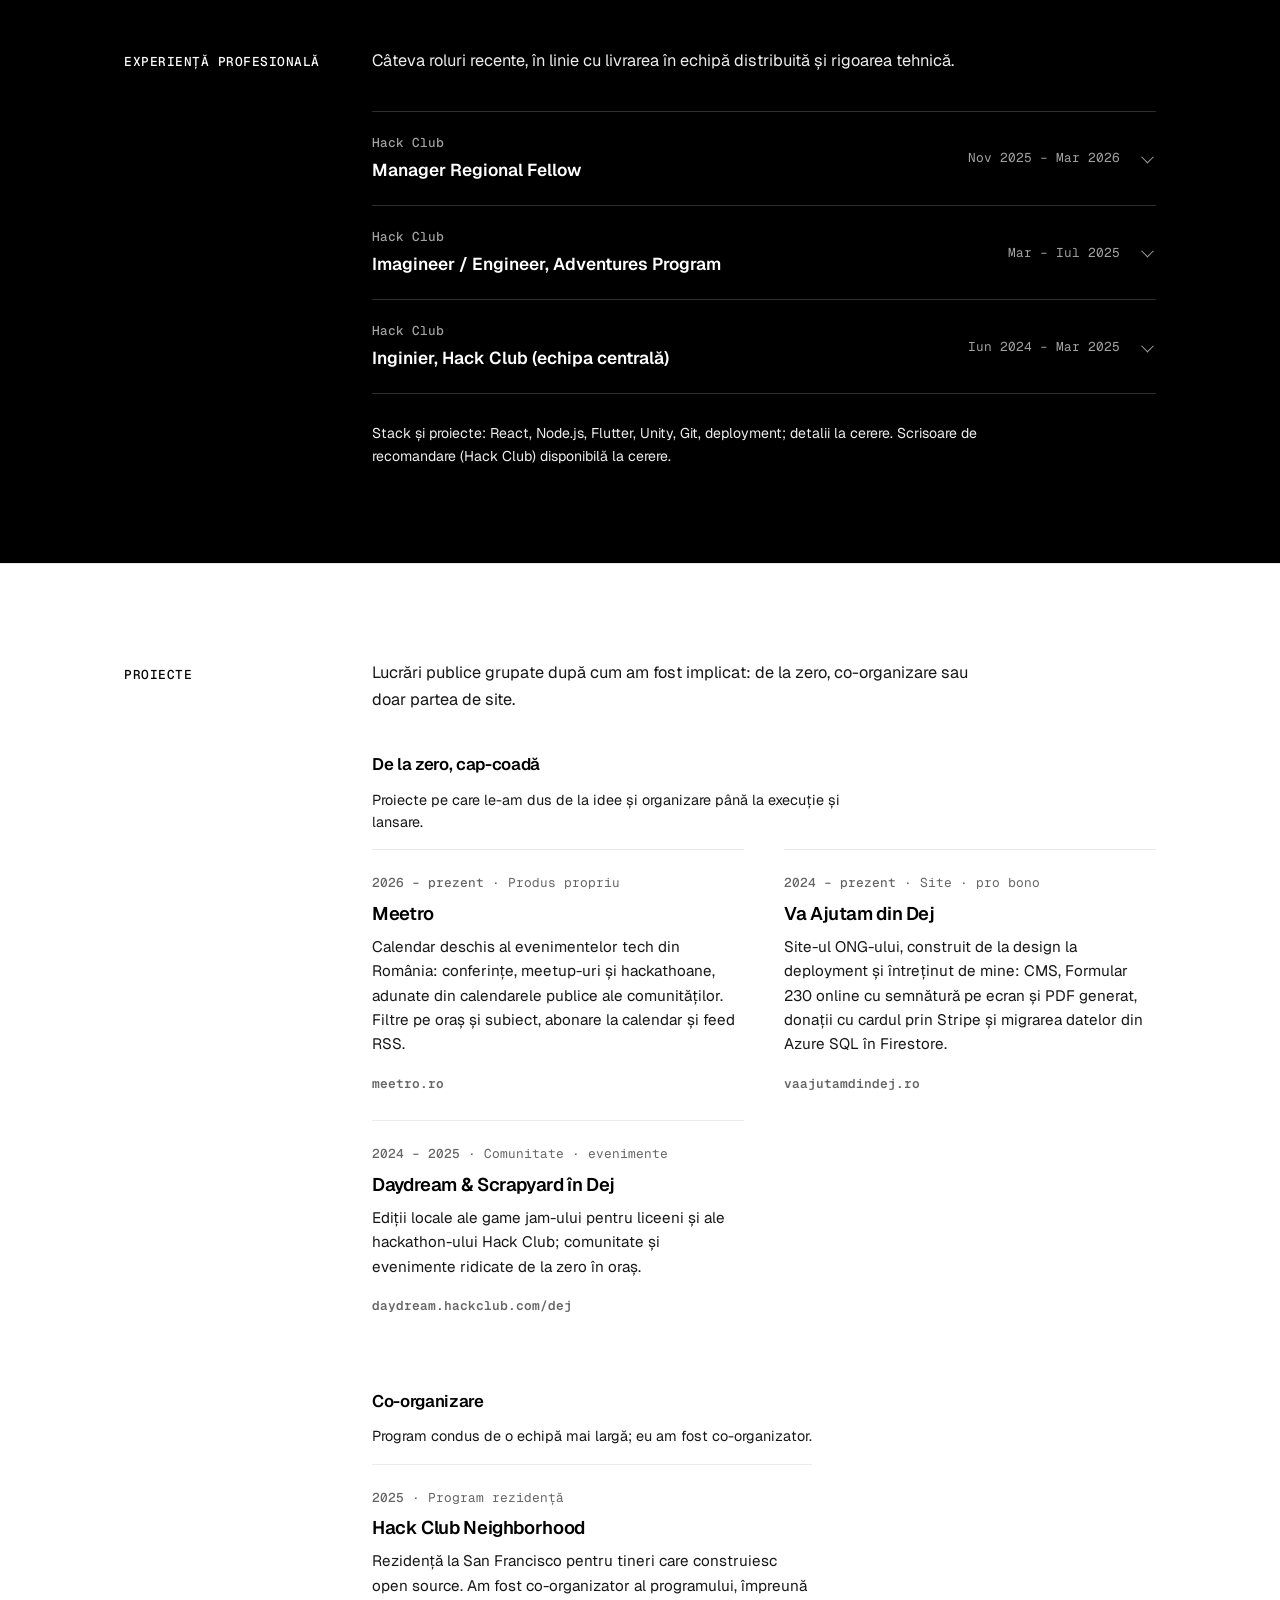
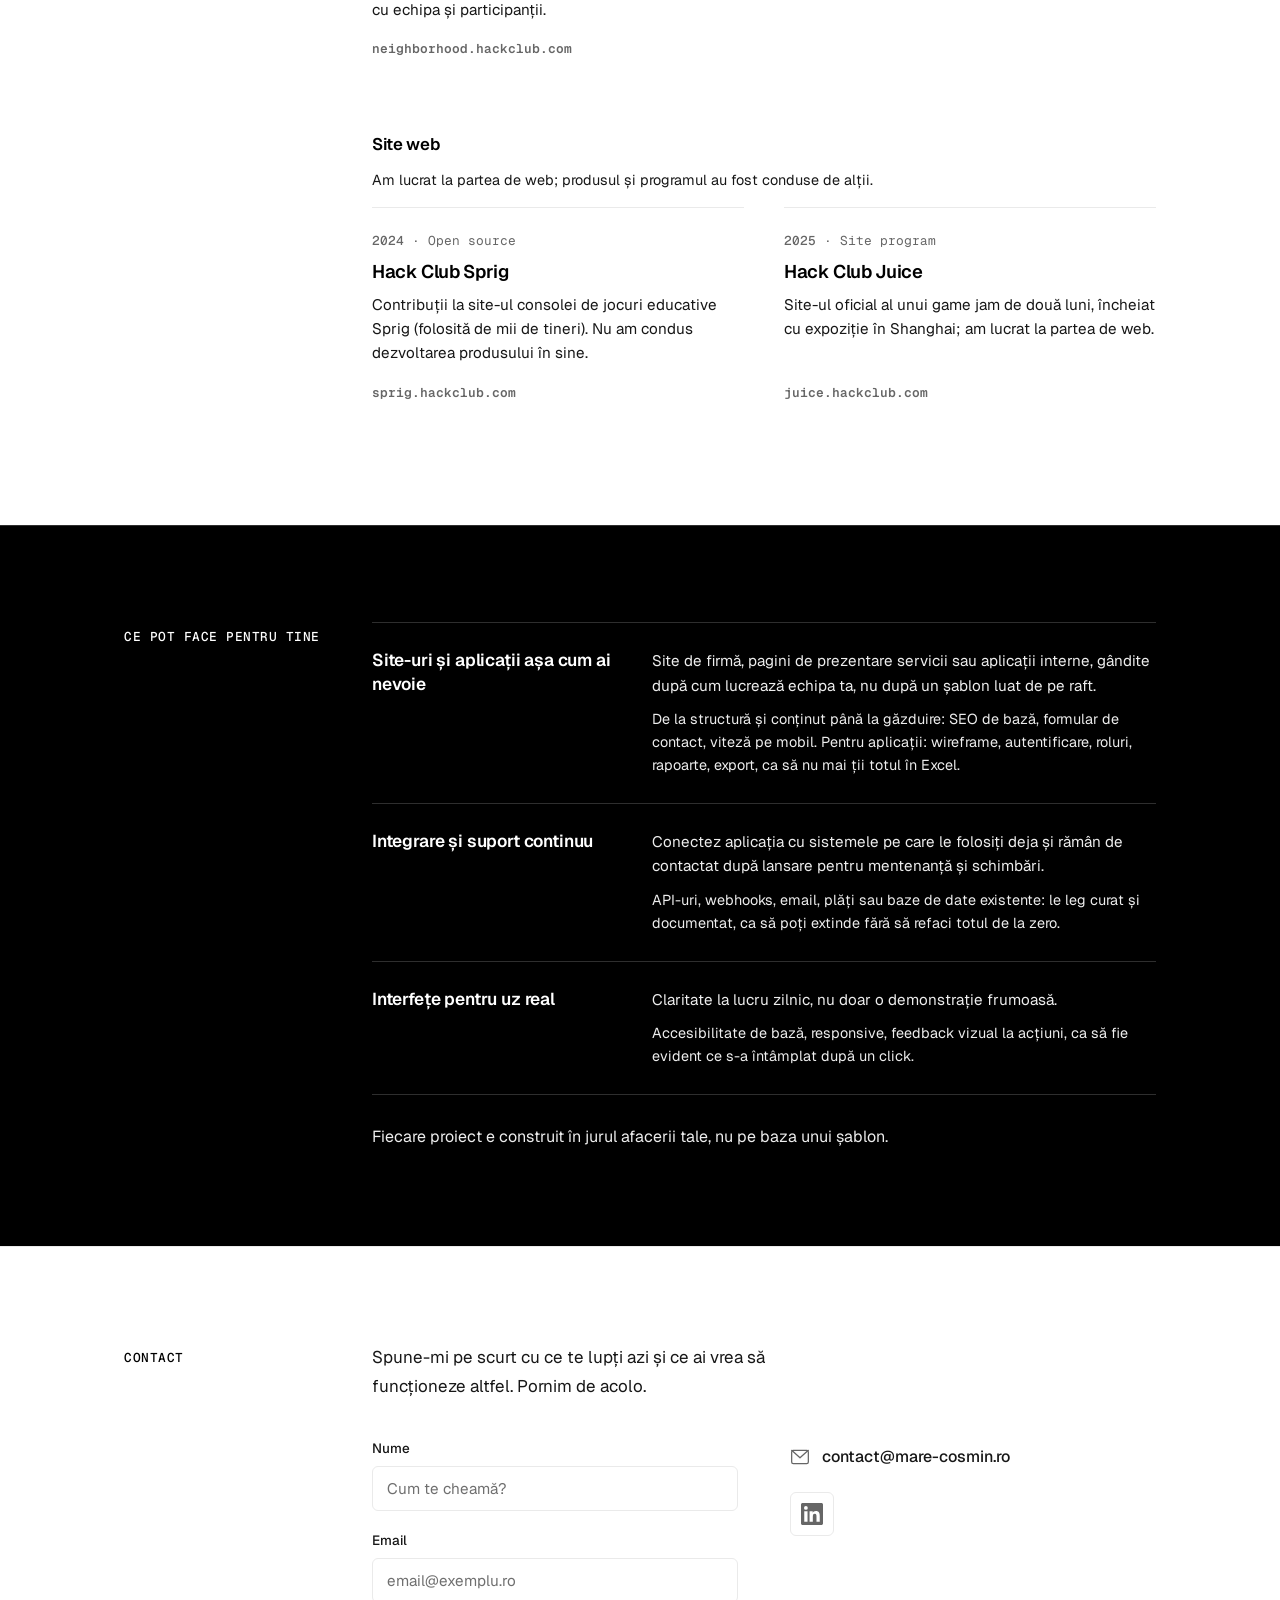
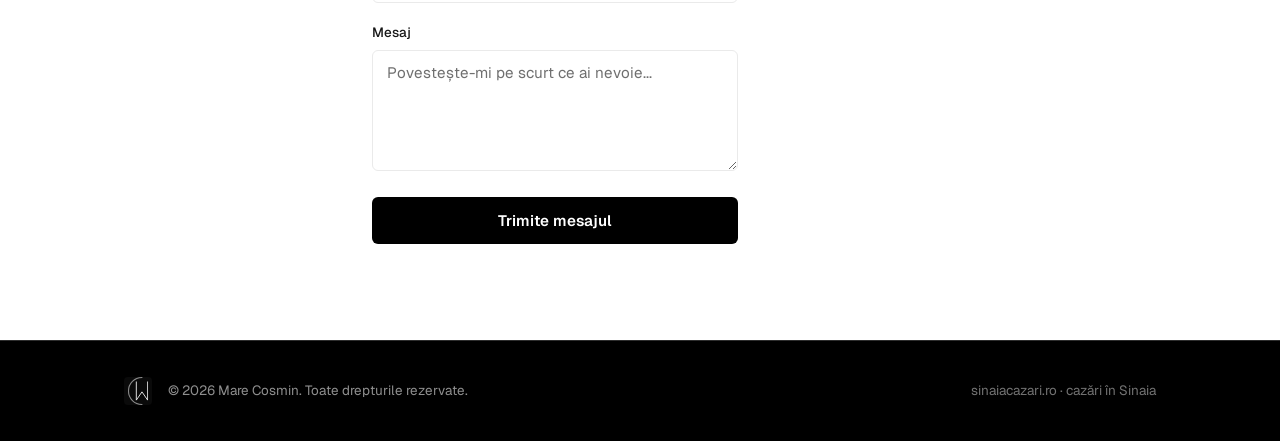
==== commit 03a02f27: "Add Meetro to the Romanian and English project lists. Co-authored-by: Cursor <cursoragent@cursor.com" ====
--- a/index.html
+++ b/index.html
@@ -44,7 +44,7 @@
     <link rel="preconnect" href="https://fonts.cdnfonts.com" crossorigin>
     <link rel="stylesheet" href="styles.css">
     <script type="application/ld+json">
-{"@context":"https://schema.org","@graph":[{"@type":"WebPage","@id":"https://mare-cosmin.ro/#webpage","url":"https://mare-cosmin.ro/","name":"Mare Cosmin · Site-uri și aplicații la comandă pentru afaceri din România","description":"Construiesc site-uri și aplicații la comandă pentru echipe și afaceri din România. Experiență în inginerie și open source.","inLanguage":"ro-RO","isPartOf":{"@id":"https://mare-cosmin.ro/#website"},"about":{"@id":"https://mare-cosmin.ro/#person"},"primaryImageOfPage":{"@type":"ImageObject","url":"https://mare-cosmin.ro/public/Logotype%20Mono%20Mare%20Cosmin.png","width":1640,"height":720,"caption":"Logotip Mare Cosmin"}},{"@type":"WebSite","@id":"https://mare-cosmin.ro/#website","url":"https://mare-cosmin.ro/","name":"Mare Cosmin","description":"Construiesc site-uri și aplicații la comandă pentru echipe și afaceri din România. Experiență în inginerie și open source.","inLanguage":"ro-RO","publisher":{"@id":"https://mare-cosmin.ro/#organization"},"mainEntity":{"@id":"https://mare-cosmin.ro/#person"}},{"@type":"Organization","@id":"https://mare-cosmin.ro/#organization","name":"Mare Cosmin","url":"https://mare-cosmin.ro/","logo":{"@type":"ImageObject","url":"https://mare-cosmin.ro/public/Logotype%20Mono%20Mare%20Cosmin.png","width":1640,"height":720},"email":"contact@mare-cosmin.ro","founder":{"@id":"https://mare-cosmin.ro/#person"},"areaServed":{"@type":"Country","name":"România"},"contactPoint":{"@type":"ContactPoint","email":"contact@mare-cosmin.ro","contactType":"sales","areaServed":"RO","availableLanguage":["ro"]}},{"@type":"Person","@id":"https://mare-cosmin.ro/#person","name":"Cosmin Mare","alternateName":"Mare Cosmin","url":"https://mare-cosmin.ro/","image":["https://mare-cosmin.ro/public/Logotype%20Mono%20Mare%20Cosmin.png","https://mare-cosmin.ro/public/Logotype%20Mono%20Mare%20Cosmin.svg"],"jobTitle":"Dezvoltator software","email":"contact@mare-cosmin.ro","address":{"@type":"PostalAddress","addressLocality":"Dej","addressRegion":"Cluj","addressCountry":"RO"},"sameAs":["https://www.linkedin.com/in/cosmin-mare-b0209b3b0/","https://github.com/Cosmin-Mare"]},{"@type":"ProfessionalService","@id":"https://mare-cosmin.ro/#service","name":"Dezvoltare site-uri și aplicații web","description":"Site-uri de prezentare, landing pages, aplicații interne, integrări API și suport continuu pentru afaceri din România.","url":"https://mare-cosmin.ro/#servicii","provider":{"@id":"https://mare-cosmin.ro/#person"},"areaServed":{"@type":"Country","name":"România"},"availableLanguage":["ro"]},{"@type":"ItemList","@id":"https://mare-cosmin.ro/#projects","name":"Proiecte selectate","numberOfItems":6,"itemListElement":[{"@type":"ListItem","position":1,"name":"Va Ajutam din Dej","url":"https://vaajutamdindej.ro"},{"@type":"ListItem","position":2,"name":"Sinaia Cazări","url":"https://sinaiacazari.ro"},{"@type":"ListItem","position":3,"name":"Daydream și Scrapyard în Dej","url":"https://daydream.hackclub.com/dej"},{"@type":"ListItem","position":4,"name":"Hack Club Neighborhood","url":"https://neighborhood.hackclub.com"},{"@type":"ListItem","position":5,"name":"Hack Club Sprig","url":"https://sprig.hackclub.com"},{"@type":"ListItem","position":6,"name":"Hack Club Juice","url":"https://juice.hackclub.com"}]}]}
+{"@context":"https://schema.org","@graph":[{"@type":"WebPage","@id":"https://mare-cosmin.ro/#webpage","url":"https://mare-cosmin.ro/","name":"Mare Cosmin · Site-uri și aplicații la comandă pentru afaceri din România","description":"Construiesc site-uri și aplicații la comandă pentru echipe și afaceri din România. Experiență în inginerie și open source.","inLanguage":"ro-RO","isPartOf":{"@id":"https://mare-cosmin.ro/#website"},"about":{"@id":"https://mare-cosmin.ro/#person"},"primaryImageOfPage":{"@type":"ImageObject","url":"https://mare-cosmin.ro/public/Logotype%20Mono%20Mare%20Cosmin.png","width":1640,"height":720,"caption":"Logotip Mare Cosmin"}},{"@type":"WebSite","@id":"https://mare-cosmin.ro/#website","url":"https://mare-cosmin.ro/","name":"Mare Cosmin","description":"Construiesc site-uri și aplicații la comandă pentru echipe și afaceri din România. Experiență în inginerie și open source.","inLanguage":"ro-RO","publisher":{"@id":"https://mare-cosmin.ro/#organization"},"mainEntity":{"@id":"https://mare-cosmin.ro/#person"}},{"@type":"Organization","@id":"https://mare-cosmin.ro/#organization","name":"Mare Cosmin","url":"https://mare-cosmin.ro/","logo":{"@type":"ImageObject","url":"https://mare-cosmin.ro/public/Logotype%20Mono%20Mare%20Cosmin.png","width":1640,"height":720},"email":"contact@mare-cosmin.ro","founder":{"@id":"https://mare-cosmin.ro/#person"},"areaServed":{"@type":"Country","name":"România"},"contactPoint":{"@type":"ContactPoint","email":"contact@mare-cosmin.ro","contactType":"sales","areaServed":"RO","availableLanguage":["ro"]}},{"@type":"Person","@id":"https://mare-cosmin.ro/#person","name":"Cosmin Mare","alternateName":"Mare Cosmin","url":"https://mare-cosmin.ro/","image":["https://mare-cosmin.ro/public/Logotype%20Mono%20Mare%20Cosmin.png","https://mare-cosmin.ro/public/Logotype%20Mono%20Mare%20Cosmin.svg"],"jobTitle":"Dezvoltator software","email":"contact@mare-cosmin.ro","address":{"@type":"PostalAddress","addressLocality":"Dej","addressRegion":"Cluj","addressCountry":"RO"},"sameAs":["https://www.linkedin.com/in/cosmin-mare-b0209b3b0/","https://github.com/Cosmin-Mare"]},{"@type":"ProfessionalService","@id":"https://mare-cosmin.ro/#service","name":"Dezvoltare site-uri și aplicații web","description":"Site-uri de prezentare, landing pages, aplicații interne, integrări API și suport continuu pentru afaceri din România.","url":"https://mare-cosmin.ro/#servicii","provider":{"@id":"https://mare-cosmin.ro/#person"},"areaServed":{"@type":"Country","name":"România"},"availableLanguage":["ro"]},{"@type":"ItemList","@id":"https://mare-cosmin.ro/#projects","name":"Proiecte selectate","numberOfItems":7,"itemListElement":[{"@type":"ListItem","position":1,"name":"Meetro","url":"https://www.meetro.ro/"},{"@type":"ListItem","position":2,"name":"Va Ajutam din Dej","url":"https://vaajutamdindej.ro"},{"@type":"ListItem","position":3,"name":"Sinaia Cazări","url":"https://sinaiacazari.ro"},{"@type":"ListItem","position":4,"name":"Daydream și Scrapyard în Dej","url":"https://daydream.hackclub.com/dej"},{"@type":"ListItem","position":5,"name":"Hack Club Neighborhood","url":"https://neighborhood.hackclub.com"},{"@type":"ListItem","position":6,"name":"Hack Club Sprig","url":"https://sprig.hackclub.com"},{"@type":"ListItem","position":7,"name":"Hack Club Juice","url":"https://juice.hackclub.com"}]}]}
     </script>
 </head>
 <body>
@@ -166,6 +166,12 @@
                     <h3 class="proiecte-subtitle">De la zero, cap-coadă</h3>
                     <p class="proiecte-group-lead">Proiecte pe care le-am dus de la idee și organizare până la execuție și lansare.</p>
                     <div class="proiecte-grid">
+                        <a class="proiect-card" href="https://www.meetro.ro/" target="_blank" rel="noopener noreferrer">
+                            <span class="proiect-meta"><span class="proiect-year">2026 – prezent</span><span class="proiect-kind">Produs propriu</span></span>
+                            <h3 class="proiect-title">Meetro</h3>
+                            <p class="proiect-desc">Calendar deschis al evenimentelor tech din România: conferințe, meetup-uri și hackathoane, adunate din calendarele publice ale comunităților. Filtre pe oraș și subiect, abonare la calendar și feed RSS.</p>
+                            <span class="proiect-cta">meetro.ro</span>
+                        </a>
                         <a class="proiect-card" href="https://vaajutamdindej.ro" target="_blank" rel="noopener noreferrer">
                             <span class="proiect-meta"><span class="proiect-year">2024 – prezent</span><span class="proiect-kind">Site · pro bono</span></span>
                             <h3 class="proiect-title">Va Ajutam din Dej</h3>
